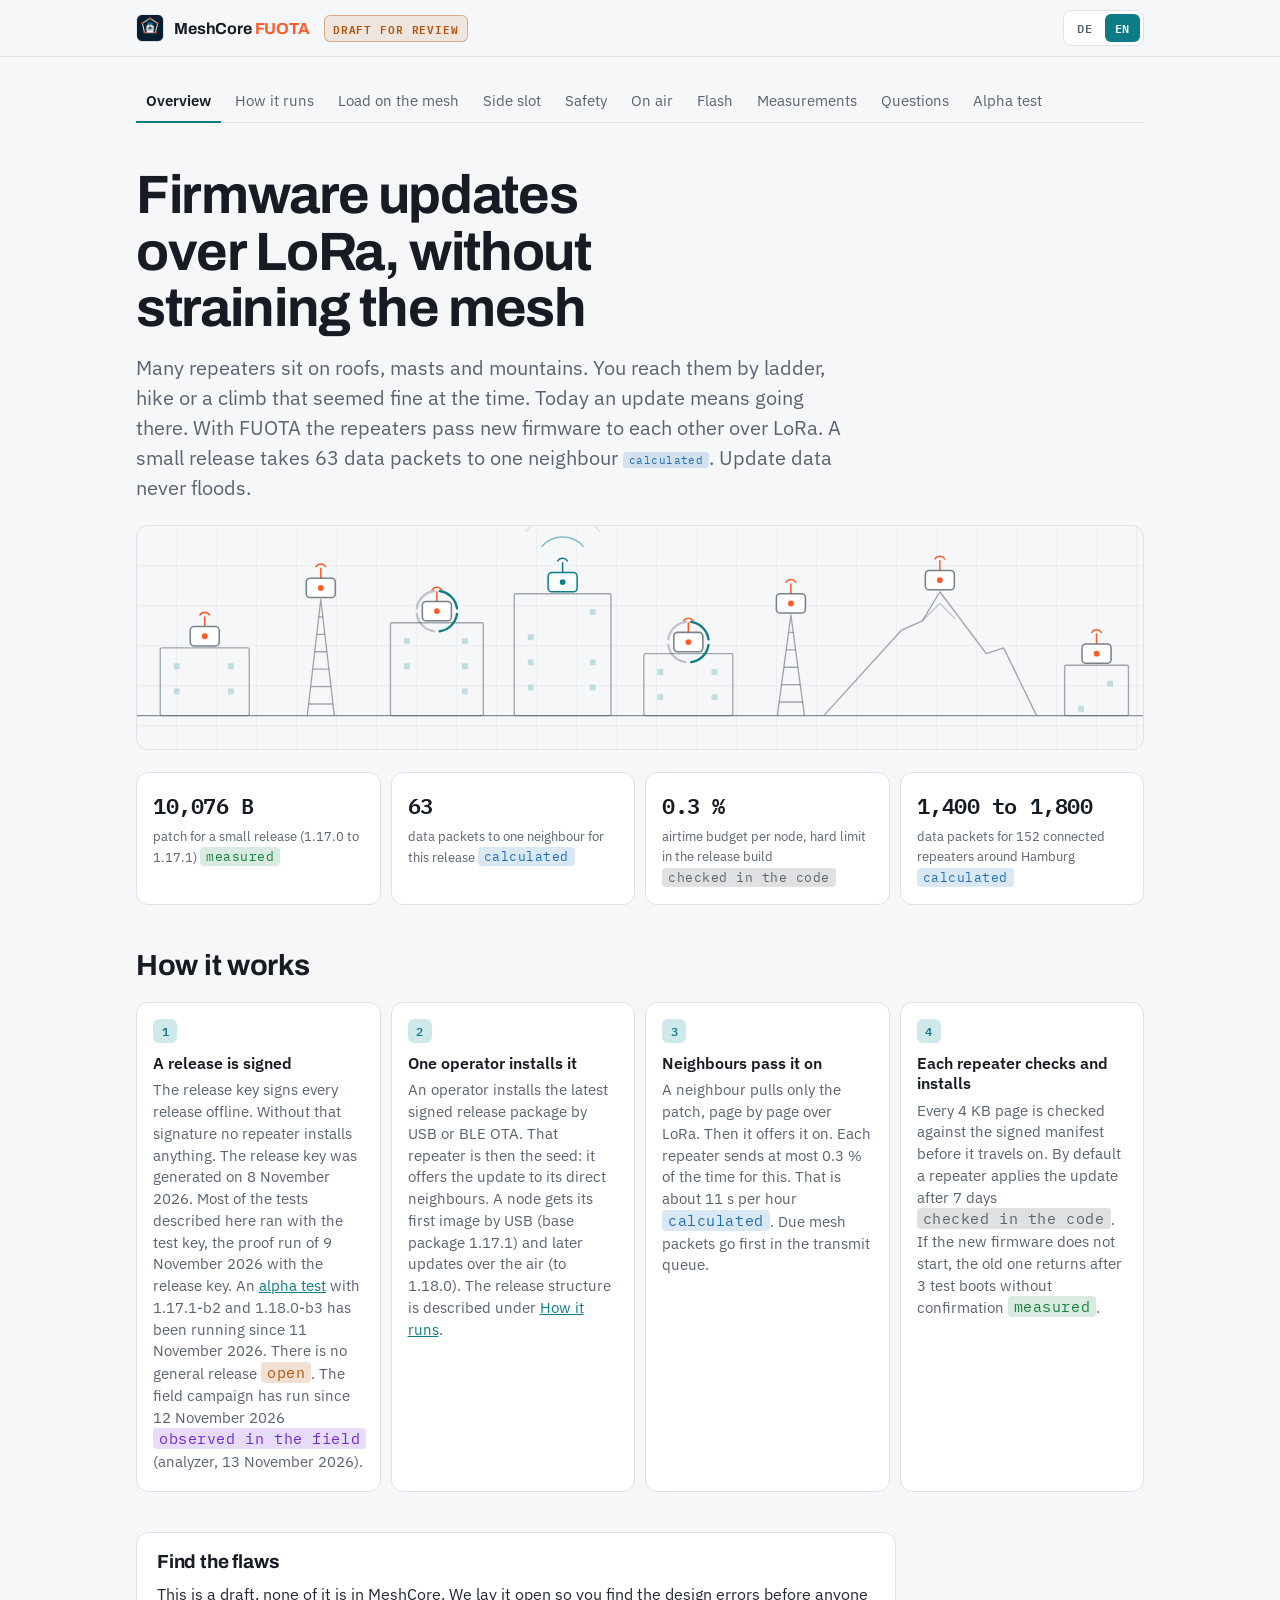
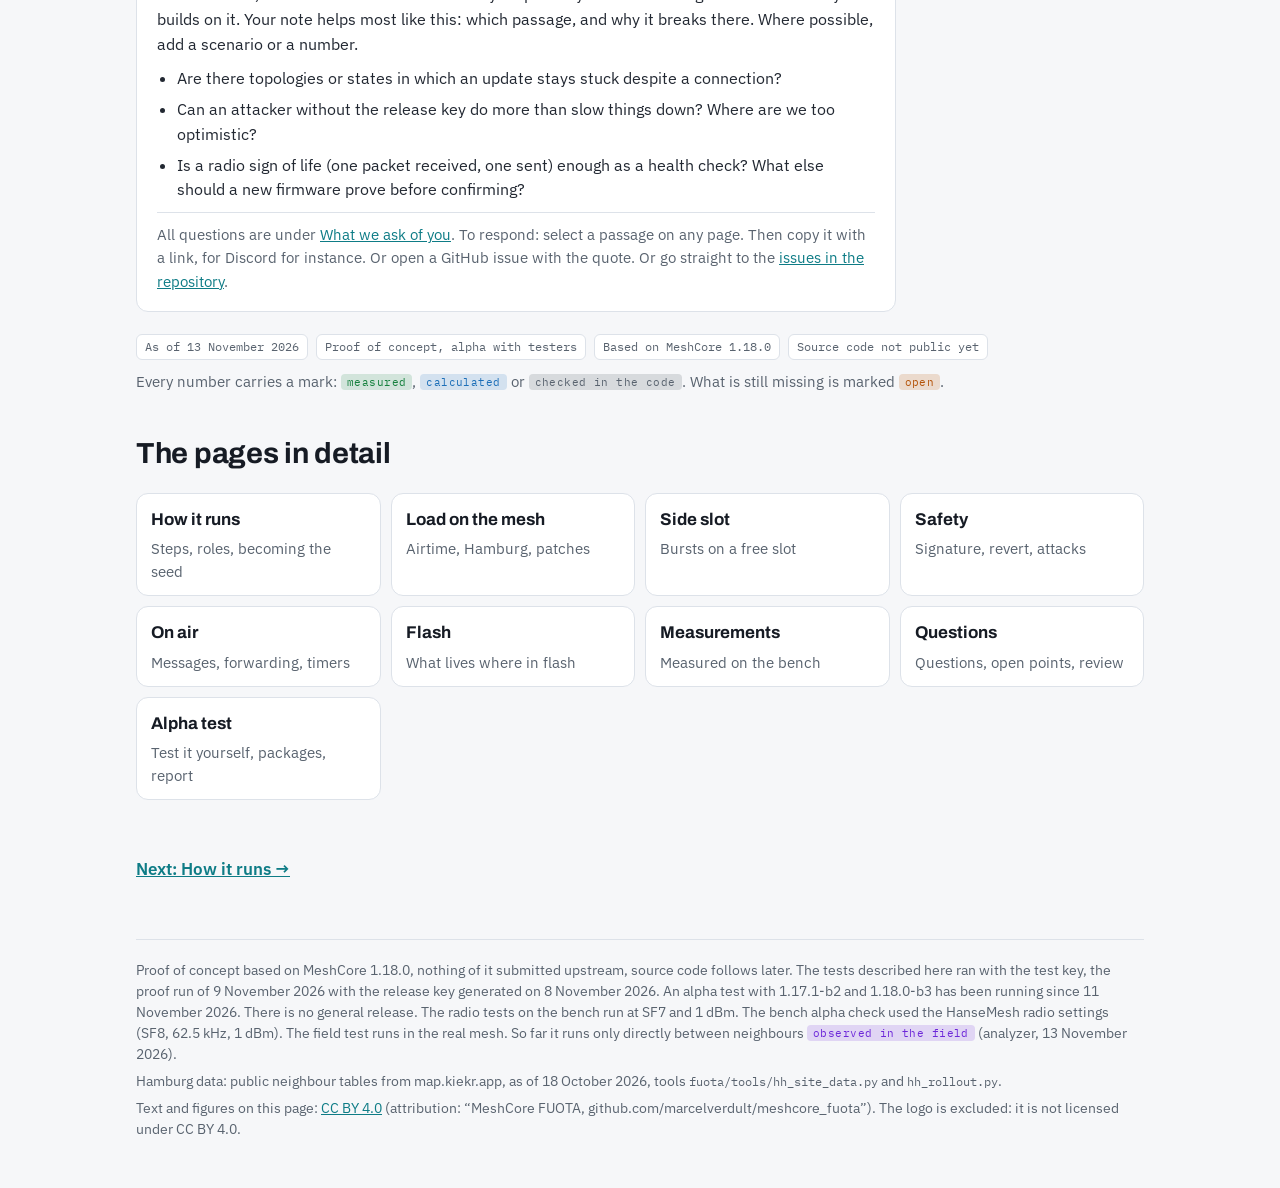
==== index.html @ 9df0170f "Alpha-Seite zurück auf den Stand vom 13. November 2026 (Revert von 0b9c937) Die Releases alpha-1171-" ====
<!doctype html>
<html lang="de" data-lang="de">
<head>
<meta charset="utf-8">
<meta name="viewport" content="width=device-width,initial-scale=1,viewport-fit=cover">
<title>MeshCore FUOTA</title>
<meta name="description" content="MeshCore FUOTA: firmware updates over LoRa for MeshCore repeaters, design for review (DE/EN)">
<meta property="og:title" content="MeshCore FUOTA">
<meta property="og:description" content="Firmware updates over LoRa for MeshCore repeaters, design for review (DE/EN)">
<meta property="og:image" content="https://marcelverdult.github.io/meshcore_fuota/logo/logo-dark.png">
<link rel="icon" type="image/png" sizes="16x16" href="logo/favicon-16.png">
<link rel="icon" type="image/png" sizes="32x32" href="logo/favicon-32.png">
<link rel="icon" type="image/png" sizes="48x48" href="logo/favicon-48.png">
<link rel="apple-touch-icon" href="logo/apple-touch-icon.png">
<link rel="preconnect" href="https://fonts.googleapis.com">
<link rel="preconnect" href="https://fonts.gstatic.com" crossorigin>
<link rel="stylesheet" href="https://fonts.googleapis.com/css2?family=Archivo:wght@600;700&family=IBM+Plex+Mono:wght@400;600&family=IBM+Plex+Sans:wght@400;500;600&display=swap">
<link rel="stylesheet" href="assets/site.css">
<script>
(function () {
  // before the first paint: forward old section links of the single page, then pick the language
  // (#de / #en, saved choice, else the browser language) so the other language never flashes
  var moved = window.fuotaMoved = {"kurz": "ablauf.html", "ablauf": "ablauf.html", "rollen": "ablauf.html", "betreiber": "ablauf.html", "release-linien": "ablauf.html", "release-build": "ablauf.html", "aufwand": "kosten.html", "hh": "kosten.html", "kosten": "kosten.html", "nebenslot": "nebenslot.html", "nebenslot-ablauf": "nebenslot.html", "nebenslot-zahlen": "nebenslot.html", "nebenslot-band": "nebenslot.html", "nebenslot-mesh": "nebenslot.html", "nebenslot-grenzen": "nebenslot.html", "nebenslot-angriffe": "nebenslot.html", "nebenslot-offen": "nebenslot.html", "warum": "sicherheit.html", "angriff": "sicherheit.html", "funk": "funk.html", "status": "funk.html", "analyzer": "funk.html", "weiter": "funk.html", "filter": "funk.html", "powersaving": "funk.html", "zeiten": "funk.html", "speicher": "flash.html", "tests": "tests.html", "faq": "fragen.html", "luecken": "fragen.html", "pruef": "fragen.html", "alpha-ablauf": "alpha.html", "alpha-region": "alpha.html", "alpha-beobachten": "alpha.html", "alpha-sieben-tage": "alpha.html", "alpha-melden": "alpha.html", "alpha-pakete": "alpha.html", "alpha-ota": "alpha.html"}, h = location.hash.slice(1);
  if (moved[h]) { location.replace(moved[h] + "#" + h); return; }
  var l = (h === "de" || h === "en") ? h : null;
  if (!l) { try { l = localStorage.getItem("fuota-lang"); } catch (e) {} }
  if (l !== "de" && l !== "en") l = (navigator.language || "de").toLowerCase().indexOf("de") === 0 ? "de" : "en";
  document.documentElement.setAttribute("data-lang", l);
  document.documentElement.setAttribute("lang", l);
})();
</script>
</head>
<body data-title-de="MeshCore FUOTA" data-title-en="MeshCore FUOTA">
<div class="bar"><div class="bar-in">
  <a class="mark" href="index.html" aria-label="MeshCore FUOTA"><img src="logo/icon.png" alt="" width="28" height="28"><span>MeshCore <b>FUOTA</b></span></a>
  <span class="chip-draft"><span lang="de">Entwurf zur Prüfung</span><span lang="en">Draft for review</span></span>
  <span class="here" aria-hidden="true"></span>
  <div class="langs" role="group" aria-label="Sprache / language">
    <button type="button" id="btn-de" data-l="de" aria-pressed="true">DE</button>
    <button type="button" id="btn-en" data-l="en" aria-pressed="false">EN</button>
  </div>
</div><div class="progress"></div></div>
<nav class="rail" aria-hidden="true"></nav>
<div class="wrap">
  <nav class="pages" aria-label="Seiten / pages">
    <ul>
      <li><a href="index.html" aria-current="page"><span lang="de">Überblick</span><span lang="en">Overview</span></a></li>
      <li><a href="ablauf.html"><span lang="de">Ablauf</span><span lang="en">How it runs</span></a></li>
      <li><a href="kosten.html"><span lang="de">Last im Mesh</span><span lang="en">Load on the mesh</span></a></li>
      <li><a href="nebenslot.html"><span lang="de">Nebenslot</span><span lang="en">Side slot</span></a></li>
      <li><a href="sicherheit.html"><span lang="de">Sicherheit</span><span lang="en">Safety</span></a></li>
      <li><a href="funk.html"><span lang="de">Funk</span><span lang="en">On air</span></a></li>
      <li><a href="flash.html"><span lang="de">Flash</span><span lang="en">Flash</span></a></li>
      <li><a href="tests.html"><span lang="de">Messungen</span><span lang="en">Measurements</span></a></li>
      <li><a href="fragen.html"><span lang="de">Fragen</span><span lang="en">Questions</span></a></li>
      <li><a href="alpha.html"><span lang="de">Alpha-Test</span><span lang="en">Alpha test</span></a></li>
    </ul>
  </nav>
  <main>
  <header class="hero">
    <div lang="de">
      <h1>Firmware-Updates über LoRa, ohne das Mesh zu belasten</h1>
      <p class="sub">Viele Repeater stehen auf Dächern, Masten und Bergen. Hin kommst du per Leiter, Wanderung oder
        einer Kletterei, die damals eine gute Idee schien. Ein Update heißt heute: hinfahren. Mit FUOTA geben sich die
        Repeater neue Firmware selbst über LoRa weiter. Ein kleines Release braucht 63 Datenpakete an einen Nachbarn
        <span class="m calc">berechnet</span>, und Update-Daten fluten nie.</p>
    </div>
    <div lang="en">
      <h1>Firmware updates over LoRa, without straining the mesh</h1>
      <p class="sub">Many repeaters sit on roofs, masts and mountains. You reach them by ladder, hike or a climb that
        seemed fine at the time. Today an update means going there. With FUOTA the repeaters pass new firmware to each
        other over LoRa. A small release takes 63 data packets to one neighbour <span class="m calc">calculated</span>. Update data never floods.</p>
    </div>
    <div class="hero-anim"></div>
    <div lang="de">
      <div class="stats">
        <div class="stat"><b>10.076 B</b><span>Patch für ein kleines Release (1.17.0 nach 1.17.1) <span class="m meas">gemessen</span></span></div>
        <div class="stat"><b>63</b><span>Datenpakete an einen Nachbarn für dieses Release <span class="m calc">berechnet</span></span></div>
        <div class="stat"><b>0,3 %</b><span>Airtime-Budget je Knoten, im Release-Build fest begrenzt <span class="m code">im Code geprüft</span></span></div>
        <div class="stat"><b>1.400 bis 1.800</b><span>Datenpakete für 152 verbundene Repeater um Hamburg <span class="m calc">berechnet</span></span></div>
      </div>
      <div class="intro">
        <h2 class="intro-h">So funktioniert es</h2>
        <ol class="flow">
          <li><b>Ein Release wird signiert</b><span>Der Release-Schlüssel signiert jedes Release offline. Ohne diese
            Signatur installiert kein Repeater etwas. Der Release-Schlüssel wurde am 8. November 2026 erzeugt. Die meisten hier beschriebenen Tests liefen mit dem Test-Schlüssel, der Nachweislauf vom 9. November 2026 mit dem Release-Schlüssel. Seit dem 11. November 2026 läuft ein <a href="alpha.html">Alpha-Test</a> mit 1.17.1-b2 und 1.18.0-b3. Eine allgemeine Freigabe gibt es nicht <span class="m open">offen</span>. Im Feld läuft die Kampagne seit dem 12. November 2026 <span class="m field">im Feld beobachtet</span> (Analyzer, 13. November 2026).</span></li>
          <li><b>Ein Betreiber installiert es</b><span>Ein Betreiber installiert das neueste signierte Release-Paket
            per USB oder BLE-OTA auf seinen Repeater. Dieser Repeater ist dann der Seed: Er bietet das Update seinen
            direkten Nachbarn an. Das erste Image bekommt ein Knoten per USB (Basispaket 1.17.1), spätere Updates per Funk (auf 1.18.0).
            Die Release-Struktur steht unter <a href="ablauf.html#release-linien">Ablauf</a>.</span></li>
          <li><b>Nachbarn geben es weiter</b><span>Ein Nachbar holt nur den Patch, Seite für Seite über LoRa. Danach bietet er ihn selbst an. Jeder Repeater sendet dafür höchstens 0,3 % der Zeit, rund 11 s je Stunde
            <span class="m calc">berechnet</span>. Fällige Mesh-Pakete gehen in der Sendewarteschlange vor.</span></li>
          <li><b>Jeder Repeater prüft und installiert</b><span>Jede 4-KB-Seite wird gegen das signierte Manifest
            geprüft, bevor sie weitergeht. Ab Werk wendet ein Repeater das Update nach 7 Tagen an
            <span class="m code">im Code geprüft</span>. Startet die neue Firmware nicht, läuft nach 3 Probestarts ohne Bestätigung
            wieder die alte <span class="m meas">gemessen</span>.</span></li>
        </ol>
        <div class="ask"><h3>Such die Fehler</h3>
          <p>Das ist ein Entwurf, nichts davon ist in MeshCore. Wir legen ihn offen, damit du Denkfehler findest,
            bevor jemand darauf baut. Am meisten hilft: welche Stelle, und warum es dort bricht. Wenn möglich, mit einem Szenario oder einer Zahl.</p>
          <ul>
            <li>Gibt es Topologien oder Zustände, in denen ein Update trotz Verbindung dauerhaft hängen bleibt?</li>
            <li>Kann ein Angreifer ohne Release-Schlüssel mehr als verlangsamen? Wo sind wir zu optimistisch?</li>
            <li>Reicht ein Funk-Lebenszeichen (ein Paket empfangen, eines gesendet) als Gesundheitsprüfung? Was sollte eine neue Firmware sonst vor der Bestätigung beweisen?</li>
          </ul>
          <p class="ask-how">Alle Fragen stehen unter <a href="fragen.html#pruef">Worum wir dich bitten</a>. So
            antwortest du: Markiere eine Stelle auf einer Seite. Dann kopierst du sie mit Link, etwa für Discord. Oder du öffnest gleich ein GitHub-Issue mit dem Zitat. Oder geh direkt zu den
            <a href="https://github.com/marcelverdult/meshcore_fuota/issues">Issues im Repository</a>.</p>
        </div>
      </div>
      <div class="meta">
        <span class="tag">Stand 13. November 2026</span>
        <span class="tag">Proof of Concept, Alpha mit Testern</span>
        <span class="tag">Basis MeshCore 1.18.0</span>
        <span class="tag">Quellcode noch nicht öffentlich</span>
      </div>
      <p class="marks-note">Jede Zahl trägt eine Markierung: <span class="m meas">gemessen</span>,
        <span class="m calc">berechnet</span> oder <span class="m code">im Code geprüft</span>. Was noch fehlt, heißt
        <span class="m open">offen</span>.</p>
      <h2 class="intro-h tiles-h">Die Seiten im Detail</h2>
    </div>
    <div lang="en">
      <div class="stats">
        <div class="stat"><b>10,076 B</b><span>patch for a small release (1.17.0 to 1.17.1) <span class="m meas">measured</span></span></div>
        <div class="stat"><b>63</b><span>data packets to one neighbour for this release <span class="m calc">calculated</span></span></div>
        <div class="stat"><b>0.3 %</b><span>airtime budget per node, hard limit in the release build <span class="m code">checked in the code</span></span></div>
        <div class="stat"><b>1,400 to 1,800</b><span>data packets for 152 connected repeaters around Hamburg <span class="m calc">calculated</span></span></div>
      </div>
      <div class="intro">
        <h2 class="intro-h">How it works</h2>
        <ol class="flow">
          <li><b>A release is signed</b><span>The release key signs every release offline. Without that signature no
            repeater installs anything. The release key was generated on 8 November 2026. Most of the tests described here ran with the test key, the proof run of 9 November 2026 with the release key. An <a href="alpha.html">alpha test</a> with 1.17.1-b2 and 1.18.0-b3 has been running since 11 November 2026. There is no general release <span class="m open">open</span>. The field campaign has run since 12 November 2026 <span class="m field">observed in the field</span> (analyzer, 13 November 2026).</span></li>
          <li><b>One operator installs it</b><span>An operator installs the latest signed release package by USB or BLE OTA. That repeater is then the seed: it offers the update to its direct
            neighbours. A node gets its first image by USB (base package 1.17.1) and later updates over the air (to 1.18.0).
            The release structure is described under <a href="ablauf.html#release-linien">How it runs</a>.</span></li>
          <li><b>Neighbours pass it on</b><span>A neighbour pulls only the patch, page by page over LoRa. Then it offers it on. Each repeater sends at most 0.3 % of the time for this. That is about 11 s per hour <span class="m calc">calculated</span>. Due mesh packets go first in the transmit queue.</span></li>
          <li><b>Each repeater checks and installs</b><span>Every 4 KB page is checked against the signed manifest
            before it travels on. By default a repeater applies the update after 7 days
            <span class="m code">checked in the code</span>. If the new firmware does not start, the old one returns after 3 test boots without confirmation <span class="m meas">measured</span>.</span></li>
        </ol>
        <div class="ask"><h3>Find the flaws</h3>
          <p>This is a draft, none of it is in MeshCore. We lay it open so you find the design errors before anyone builds on it. Your note helps most like this: which passage, and why it breaks there. Where possible, add a scenario or a number.</p>
          <ul>
            <li>Are there topologies or states in which an update stays stuck despite a connection?</li>
            <li>Can an attacker without the release key do more than slow things down? Where are we too
              optimistic?</li>
            <li>Is a radio sign of life (one packet received, one sent) enough as a health check? What else should a new firmware prove before confirming?</li>
          </ul>
          <p class="ask-how">All questions are under <a href="fragen.html#pruef">What we ask of you</a>. To respond:
            select a passage on any page. Then copy it with a link, for Discord for instance. Or open a GitHub issue with the quote. Or go straight to the
            <a href="https://github.com/marcelverdult/meshcore_fuota/issues">issues in the repository</a>.</p>
        </div>
      </div>
      <div class="meta">
        <span class="tag">As of 13 November 2026</span>
        <span class="tag">Proof of concept, alpha with testers</span>
        <span class="tag">Based on MeshCore 1.18.0</span>
        <span class="tag">Source code not public yet</span>
      </div>
      <p class="marks-note">Every number carries a mark: <span class="m meas">measured</span>,
        <span class="m calc">calculated</span> or <span class="m code">checked in the code</span>. What is still missing
        is marked <span class="m open">open</span>.</p>
      <h2 class="intro-h tiles-h">The pages in detail</h2>
    </div>
    <nav class="tiles" aria-label="Seiten / pages">
      <a class="tile" href="ablauf.html"><b><span lang="de">Ablauf</span><span lang="en">How it runs</span></b><span lang="de">Ablauf, Rollen, Seed werden</span><span lang="en">Steps, roles, becoming the seed</span></a>
      <a class="tile" href="kosten.html"><b><span lang="de">Last im Mesh</span><span lang="en">Load on the mesh</span></b><span lang="de">Airtime, Hamburg, Patches</span><span lang="en">Airtime, Hamburg, patches</span></a>
      <a class="tile" href="nebenslot.html"><b><span lang="de">Nebenslot</span><span lang="en">Side slot</span></b><span lang="de">Bursts auf einem freien Slot</span><span lang="en">Bursts on a free slot</span></a>
      <a class="tile" href="sicherheit.html"><b><span lang="de">Sicherheit</span><span lang="en">Safety</span></b><span lang="de">Signatur, Rückfall, Angriffe</span><span lang="en">Signature, revert, attacks</span></a>
      <a class="tile" href="funk.html"><b><span lang="de">Funk</span><span lang="en">On air</span></b><span lang="de">Nachrichten, Weitergabe, Zeiten</span><span lang="en">Messages, forwarding, timers</span></a>
      <a class="tile" href="flash.html"><b><span lang="de">Flash</span><span lang="en">Flash</span></b><span lang="de">Wo was im Flash liegt</span><span lang="en">What lives where in flash</span></a>
      <a class="tile" href="tests.html"><b><span lang="de">Messungen</span><span lang="en">Measurements</span></b><span lang="de">Am Testaufbau gemessen</span><span lang="en">Measured on the bench</span></a>
      <a class="tile" href="fragen.html"><b><span lang="de">Fragen</span><span lang="en">Questions</span></b><span lang="de">Fragen, Offenes, Mitprüfen</span><span lang="en">Questions, open points, review</span></a>
      <a class="tile" href="alpha.html"><b><span lang="de">Alpha-Test</span><span lang="en">Alpha test</span></b><span lang="de">Selbst testen, Pakete, melden</span><span lang="en">Test it yourself, packages, report</span></a>
    </nav>
  </header>
  </main>
  <p class="next"><a href="ablauf.html"><span lang="de">Weiter: Ablauf</span><span lang="en">Next: How it runs</span> →</a></p>
  <footer>
    <span lang="de">Proof of Concept auf Basis MeshCore 1.18.0, nichts davon upstream eingereicht, Quellcode folgt. Die hier beschriebenen Tests liefen mit dem Test-Schlüssel, der Nachweislauf vom 9. November 2026 mit dem Release-Schlüssel vom 8. November 2026. Seit dem 11. November 2026 läuft ein Alpha-Test mit 1.17.1-b2 und 1.18.0-b3. Eine allgemeine Freigabe gibt es nicht. Die Funktests am Testaufbau laufen bei SF7 und 1 dBm. Die Alpha-Prüfung nutzte am Testaufbau die Funkwerte des HanseMesh (SF8, 62,5 kHz, 1 dBm). Der Feldtest läuft im echten Mesh. Bisher läuft er nur direkt zwischen Nachbarn <span class="m field">im Feld beobachtet</span> (Analyzer, 13. November 2026).</span>
    <span lang="en">Proof of concept based on MeshCore 1.18.0, nothing of it submitted upstream, source code follows later. The tests described here ran with the test key, the proof run of 9 November 2026 with the release key generated on 8 November 2026. An alpha test with 1.17.1-b2 and 1.18.0-b3 has been running since 11 November 2026. There is no general release. The radio tests on the bench run at SF7 and 1 dBm. The bench alpha check used the HanseMesh radio settings (SF8, 62.5 kHz, 1 dBm). The field test runs in the real mesh. So far it runs only directly between neighbours <span class="m field">observed in the field</span> (analyzer, 13 November 2026).</span>
    <span lang="de">Daten Hamburg: öffentliche Nachbartabellen von map.kiekr.app, Stand 18. Oktober 2026, Werkzeuge <code>fuota/tools/hh_site_data.py</code> und <code>hh_rollout.py</code>.</span>
    <span lang="en">Hamburg data: public neighbour tables from map.kiekr.app, as of 18 October 2026, tools <code>fuota/tools/hh_site_data.py</code> and <code>hh_rollout.py</code>.</span>
    <span lang="de">Text und Abbildungen dieser Seite: <a href="https://creativecommons.org/licenses/by/4.0/deed.de">CC BY 4.0</a> (Namensnennung: „MeshCore FUOTA, github.com/marcelverdult/meshcore_fuota“). Ausgenommen ist das Logo: Es steht nicht unter CC BY 4.0.</span>
    <span lang="en">Text and figures on this page: <a href="https://creativecommons.org/licenses/by/4.0/">CC BY 4.0</a> (attribution: “MeshCore FUOTA, github.com/marcelverdult/meshcore_fuota”). The logo is excluded: it is not licensed under CC BY 4.0.</span>
  </footer>
</div>
<div class="react" hidden role="toolbar"><button type="button" data-a="copy"><svg viewBox="0 0 16 16" fill="none" stroke="currentColor" stroke-width="1.5"><rect x="5" y="5" width="8.5" height="8.5" rx="1.5"/><path d="M11 5V3.5A1.5 1.5 0 0 0 9.5 2h-6A1.5 1.5 0 0 0 2 3.5v6A1.5 1.5 0 0 0 3.5 11H5"/></svg><span></span></button><button type="button" data-a="issue"><svg viewBox="0 0 16 16" fill="none" stroke="currentColor" stroke-width="1.5"><path d="M2.5 3.5a1 1 0 0 1 1-1h9a1 1 0 0 1 1 1v6.5a1 1 0 0 1-1 1H7l-3 2.5V11h-.5a1 1 0 0 1-1-1z"/></svg><span></span></button></div>
<div class="toast" role="status" aria-live="polite"></div>
<script src="assets/site.js"></script>
<script src="assets/react.js"></script>
<script src="assets/hero.js"></script>
</body>
</html>
---- assets/site.css ----
/* Layout: one reading column for the argument, wider panels for diagrams and the HH animation; DE and EN live
     side by side in the page and a toggle on the root shows one of them. Same palette as the concept page. */
  :root{
    --bg:#f6f7f9; --surface:#ffffff; --panel:#eef1f5; --fg:#161b24; --muted:#59636f; --line:#dde2e9;
    --accent:#0e7c86; --accent-soft:#cfe8ea; --slota:#1d6fb8; --slotb:#b4530e; --sys:#7a8494;
    --ok:#15803d; --warn:#b45309; --crit:#b91c1c; --field:#6d28d9;
    --pk-offer:#1d6fb8; --pk-req:#c2410c; --pk-data:#0e7c86; --pk-rt:#b91c1c; --pk-ok:#15803d;
    --mono:"IBM Plex Mono",ui-monospace,SFMono-Regular,Menlo,monospace;
    --sans:"IBM Plex Sans",system-ui,-apple-system,"Segoe UI",sans-serif;
    --disp:"Archivo","IBM Plex Sans",system-ui,sans-serif;
  }
  @media (prefers-color-scheme:dark){:root:not([data-theme="light"]){
    --bg:#0d1117; --surface:#151b23; --panel:#1b222c; --fg:#e6edf3; --muted:#9aa4b2; --line:#272e39;
    --accent:#2dd4bf; --accent-soft:#11403d; --slota:#5aa7e6; --slotb:#fb923c; --sys:#8b95a5;
    --ok:#4ade80; --warn:#fbbf24; --crit:#f87171; --field:#c4b5fd; color-scheme:dark;
    --pk-offer:#60a5fa; --pk-req:#fb923c; --pk-data:#2dd4bf; --pk-rt:#f87171; --pk-ok:#4ade80;
  }}
  :root[data-theme="dark"]{
    --bg:#0d1117; --surface:#151b23; --panel:#1b222c; --fg:#e6edf3; --muted:#9aa4b2; --line:#272e39;
    --accent:#2dd4bf; --accent-soft:#11403d; --slota:#5aa7e6; --slotb:#fb923c; --sys:#8b95a5;
    --ok:#4ade80; --warn:#fbbf24; --crit:#f87171; --field:#c4b5fd; color-scheme:dark;
    --pk-offer:#60a5fa; --pk-req:#fb923c; --pk-data:#2dd4bf; --pk-rt:#f87171; --pk-ok:#4ade80;
  }
  *{box-sizing:border-box}
  body{background:var(--bg);color:var(--fg);font-family:var(--sans);font-size:16px;line-height:1.6;margin:0}
  :root[data-lang="de"] [lang="en"], :root[data-lang="en"] [lang="de"]{display:none!important}
  .wrap{max-width:1040px;margin:0 auto;padding-block:clamp(20px,5vw,48px);
    padding-left:max(16px,env(safe-area-inset-left,0px));padding-right:max(16px,env(safe-area-inset-right,0px))}
  .col{max-width:760px}
  h1,h2,h3{font-family:var(--disp);line-height:1.15;text-wrap:balance;margin:0}
  h1{font-size:clamp(30px,6vw,46px);letter-spacing:-.02em}
  h2{font-size:clamp(22px,3.4vw,29px);letter-spacing:-.01em}
  h3{font-size:17px;font-weight:600;font-family:var(--sans)}
  p{margin:0}
  a{color:var(--accent)}
  code,.mono{font-family:var(--mono);font-size:.9em}
  .langs{display:flex;gap:4px;border:1px solid var(--line);border-radius:999px;padding:3px;background:var(--surface)}
  .langs button{font:600 12px var(--mono);letter-spacing:.06em;border:0;background:none;color:var(--muted);
    padding:5px 11px;border-radius:999px;cursor:pointer}
  .langs button[aria-pressed="true"]{background:var(--accent);color:var(--bg)}
  .langs button:focus-visible,button:focus-visible,select:focus-visible,input:focus-visible{outline:2px solid var(--accent);outline-offset:2px}
  .lede{font-size:clamp(17px,2.2vw,19px);color:var(--muted);margin-top:14px;max-width:64ch}
  .meta{display:flex;flex-wrap:wrap;gap:8px;margin-top:18px}
  .tag{font-family:var(--mono);font-size:11.5px;border:1px solid var(--line);background:var(--surface);color:var(--muted);padding:3px 9px;border-radius:999px}
  .m{font-family:var(--mono);font-size:10.5px;letter-spacing:.04em;padding:1px 6px;border-radius:5px;white-space:nowrap;vertical-align:1px}
  .m.meas{background:color-mix(in srgb,var(--ok) 16%,transparent);color:var(--ok)}
  .m.calc{background:color-mix(in srgb,var(--slota) 16%,transparent);color:var(--slota)}
  .m.code{background:color-mix(in srgb,var(--muted) 20%,transparent);color:var(--muted)}
  .m.open{background:color-mix(in srgb,var(--warn) 18%,transparent);color:var(--warn)}
  .m.field{background:color-mix(in srgb,var(--field) 16%,transparent);color:var(--field)}
  header.hero{border-bottom:1px solid var(--line);padding-bottom:26px}
  .synopsis{margin-top:16px;border:1px solid var(--line);border-left:3px solid var(--accent);background:var(--surface);border-radius:12px;padding:14px 18px;max-width:72ch}
  .synopsis dl{margin:0;display:grid;grid-template-columns:max-content 1fr;gap:8px 16px}
  .synopsis dt{font-family:var(--mono);font-size:12px;letter-spacing:.08em;text-transform:uppercase;color:var(--accent);padding-top:3px}
  .synopsis dd{margin:0;font-size:16.5px}
  .synopsis ol{margin:0;padding-left:20px}.synopsis li{margin:2px 0 6px}
  @media (max-width:520px){.synopsis dl{grid-template-columns:1fr;gap:2px}.synopsis dd{margin-bottom:8px}}
        section{margin-top:clamp(40px,6vw,64px);display:flex;flex-direction:column;gap:16px;scroll-margin-top:16px}
  .prose{display:flex;flex-direction:column;gap:12px;max-width:68ch}
  .prose ul,.prose ol{margin:0;padding-left:22px;display:flex;flex-direction:column;gap:6px}
  .panel{background:var(--surface);border:1px solid var(--line);border-radius:14px;padding:16px}
  .scroll{overflow-x:auto}
  figure{margin:0;display:flex;flex-direction:column;gap:10px}
  figcaption{font-size:13px;color:var(--muted)}
  svg{display:block;max-width:100%;height:auto}
  .tscroll{overflow-x:auto;border:1px solid var(--line);border-radius:12px;background:var(--surface)}
  table{border-collapse:collapse;width:100%;font-size:14px}
  th,td{text-align:left;padding:8px 10px;border-bottom:1px solid var(--line);vertical-align:top}
  th{font-family:var(--mono);font-size:11px;letter-spacing:.06em;text-transform:uppercase;color:var(--muted)}
  td.n{font-family:var(--mono);font-variant-numeric:tabular-nums;white-space:nowrap}
  td.fmt{font-family:var(--mono);font-size:12px;overflow-wrap:anywhere;min-width:200px}
  tr:last-child td{border-bottom:none}
  .callout{border:1px solid var(--line);border-left:3px solid var(--accent);background:var(--panel);border-radius:10px;padding:14px 16px;display:flex;flex-direction:column;gap:6px;max-width:76ch}
  .callout.warn{border-left-color:var(--warn)} .callout.crit{border-left-color:var(--crit)}
  .callout p,.callout li{font-size:15px}
  .steps{display:flex;flex-direction:column;gap:8px;counter-reset:s;max-width:820px}
  .step{display:grid;grid-template-columns:28px 1fr;gap:12px;background:var(--surface);border:1px solid var(--line);border-radius:11px;padding:12px 14px}
  .step::before{counter-increment:s;content:counter(s);font:600 13px var(--mono);color:var(--bg);background:var(--accent);width:26px;height:26px;border-radius:7px;display:grid;place-items:center}
  .step>div{min-width:0;display:flex;flex-direction:column;gap:3px}
  .step .who{font:600 11.5px var(--mono);color:var(--accent);letter-spacing:.04em;text-transform:uppercase}
  .step span{color:var(--muted);font-size:15px}
  .stats{display:grid;grid-template-columns:repeat(auto-fit,minmax(150px,1fr));gap:10px;margin-top:20px}
  .stat{background:var(--surface);border:1px solid var(--line);border-radius:12px;padding:12px 14px;display:flex;flex-direction:column;gap:2px;min-width:0}
  .stat b{font-size:24px;line-height:1.2;color:var(--fg)}
  .stat span{font-size:13px;color:var(--muted)}
  .aufwand{display:flex;flex-direction:column;gap:12px;margin-top:22px}
  .faq{display:flex;flex-direction:column;gap:10px;max-width:76ch}
  .qa{background:var(--surface);border:1px solid var(--line);border-radius:12px;padding:14px 16px;display:flex;flex-direction:column;gap:6px}
  .qa h3{font-size:16px}
  .qa p{color:var(--muted)}
  .grid2{display:grid;grid-template-columns:repeat(auto-fit,minmax(260px,1fr));gap:12px}
  .kv{background:var(--surface);border:1px solid var(--line);border-radius:12px;padding:14px 16px;display:flex;flex-direction:column;gap:5px;min-width:0}
  .kv h3{font:600 12px var(--mono);letter-spacing:.06em;text-transform:uppercase;color:var(--accent)}
  .kv p{color:var(--muted);font-size:15px}
  /* animation */
  .sim{display:grid;grid-template-columns:minmax(0,1.35fr) minmax(250px,1fr);gap:16px;align-items:start}
  @media (max-width:820px){.sim{grid-template-columns:1fr}}
  .canvas-box{position:relative;width:100%;aspect-ratio:1/1;max-width:100%;background:var(--surface);border:1px solid var(--line);border-radius:14px;overflow:hidden}
  canvas{width:100%;height:100%;display:block}
  .canvas-box:focus-visible{outline:2px solid var(--accent);outline-offset:3px}
  .controls{display:flex;flex-direction:column;gap:12px}
  .ctl{display:flex;flex-direction:column;gap:4px}
  .ctl label{font:600 11px var(--mono);letter-spacing:.06em;text-transform:uppercase;color:var(--muted)}
  select,button.play{font:500 14px var(--sans);color:var(--fg);background:var(--surface);border:1px solid var(--line);border-radius:9px;padding:8px 10px}
  button.play{background:var(--accent);color:var(--bg);border-color:var(--accent);font-weight:600;cursor:pointer;min-width:8.5em}
  .chain{display:flex;flex-direction:column;gap:12px}
  .chain:focus-visible{outline:2px solid var(--accent);outline-offset:4px;border-radius:14px}
  button.stepbtn{font:600 13px var(--mono);color:var(--fg);background:var(--surface);border:1px solid var(--line);border-radius:9px;padding:8px 10px;cursor:pointer;min-width:5.5em}
  button.stepbtn:hover{border-color:var(--accent)}
  .evlog div.cur{color:var(--fg);font-weight:600}
  .canvas-wide{width:100%;height:205px;background:var(--surface);border:1px solid var(--line);border-radius:14px;overflow:hidden}
  .chain-ctl{display:flex;flex-wrap:wrap;gap:10px 14px;align-items:center}
  .chain-ctl input[type=range]{flex:1 1 220px;min-width:0}
  .chain-ctl output{font:600 14px var(--mono);font-variant-numeric:tabular-nums;min-width:96px}
  .chain-ctl label{font:600 11px var(--mono);letter-spacing:.06em;text-transform:uppercase;color:var(--muted)}
  .evlog{font:13px var(--mono);background:var(--panel);border-radius:10px;padding:10px 12px;min-height:10.5em;display:flex;flex-direction:column;justify-content:flex-end;gap:3px}
  .evlog div{white-space:nowrap;overflow:hidden;text-overflow:ellipsis}
  .evlog div{color:var(--muted)}
  .evlog .k{display:inline-block;width:9px;height:9px;border-radius:50%;margin-right:8px;vertical-align:0}
  .legend i.pk{width:20px;height:5px;border-radius:3px;border:0;vertical-align:2px}
  input[type=range]{width:100%;accent-color:var(--accent)}
  .readout{display:grid;grid-template-columns:auto 1fr;gap:4px 14px;font-size:14px;background:var(--panel);border-radius:10px;padding:12px 14px}
  .readout dt{color:var(--muted)} .readout dd{margin:0;text-align:right;font-family:var(--mono);font-variant-numeric:tabular-nums}
  .legend{display:flex;flex-wrap:wrap;gap:6px 14px;font-size:13px;color:var(--muted)}
  .legend i{display:inline-block;width:11px;height:11px;border-radius:50%;margin-right:6px;vertical-align:-1px;border:1.5px solid var(--sys)}
  .timebar{display:flex;gap:10px;align-items:center}
  .timebar output{font:600 14px var(--mono);min-width:86px;text-align:right;font-variant-numeric:tabular-nums}
  footer{margin-top:56px;padding-top:20px;border-top:1px solid var(--line);color:var(--muted);font-size:14px;display:flex;flex-direction:column;gap:6px}
  @media (prefers-reduced-motion:reduce){*{scroll-behavior:auto}}

  /* Pages: one navigation row under the top bar, tiles on the overview, a next link at the end of each page */
  nav.pages{margin:0 0 clamp(24px,4vw,44px);border-bottom:1px solid var(--line)}
  nav.pages ul{list-style:none;margin:0;padding:0;display:flex;flex-wrap:wrap;gap:2px 4px}
  nav.pages a{display:block;padding:8px 10px;font-size:15px;color:var(--muted);text-decoration:none;border-bottom:2px solid transparent;margin-bottom:-1px}
  nav.pages a:hover{color:var(--fg)}
  @media (max-width:640px){nav.pages ul{flex-wrap:nowrap;overflow-x:auto;scrollbar-width:none}nav.pages a{white-space:nowrap}}
  nav.pages a[aria-current="page"]{color:var(--fg);border-bottom-color:var(--accent);font-weight:600}
  nav.tiles{margin-top:22px;display:grid;grid-template-columns:repeat(auto-fit,minmax(min(100%,220px),1fr));gap:10px}
  a.tile{display:flex;flex-direction:column;gap:4px;padding:12px 14px;border:1px solid var(--line);border-radius:12px;background:var(--surface);color:var(--fg);text-decoration:none}
  a.tile:hover{border-color:var(--accent)}
  a.tile b{font-family:var(--disp);font-size:17px}
  a.tile > span{color:var(--muted);font-size:14.5px}
  p.next{margin-top:48px;font-size:17px}
  p.next a{font-weight:600}

  /* ---- Restyle: radii 12/8/6, glass top bar, side rail with the sections of the page, intro with steps ---- */
  :root{ --r-card:12px; --r-ctl:8px; --r-chip:6px; --bar-h:56px;
    --glass:color-mix(in srgb,var(--bg) 72%,transparent); --glass-line:color-mix(in srgb,var(--line) 80%,transparent);
    --fg-2:color-mix(in srgb,var(--fg) 82%,var(--muted)); }
  html{scroll-behavior:smooth;scroll-padding-top:calc(var(--bar-h) + 16px)}
  @media (prefers-reduced-motion:reduce){html{scroll-behavior:auto}}
  body{font-size:16.5px;-webkit-font-smoothing:antialiased;text-rendering:optimizeLegibility}
  ::selection{background:var(--accent-soft)}

  /* top bar */
  .bar{position:sticky;top:0;z-index:20;background:var(--glass);backdrop-filter:saturate(1.4) blur(14px);
    -webkit-backdrop-filter:saturate(1.4) blur(14px);border-bottom:1px solid var(--glass-line)}
  .bar-in{max-width:1040px;margin:0 auto;height:var(--bar-h);display:flex;align-items:center;gap:14px;
    padding-left:max(16px,env(safe-area-inset-left,0px));padding-right:max(16px,env(safe-area-inset-right,0px))}
  .mark{display:flex;align-items:center;gap:10px;text-decoration:none;color:var(--fg);font:700 16px var(--disp);letter-spacing:-.01em;white-space:nowrap}
  .mark img{width:28px;height:28px}
  .mark b{color:#ff5a2a;font-weight:700}
  .bar .chip-draft{font:600 11px var(--mono);letter-spacing:.08em;text-transform:uppercase;color:var(--warn);
    border:1px solid color-mix(in srgb,var(--warn) 40%,transparent);background:color-mix(in srgb,var(--warn) 10%,transparent);
    padding:3px 8px;border-radius:var(--r-chip);white-space:nowrap}
  .bar .here{margin-left:auto;font-size:13.5px;color:var(--muted);white-space:nowrap;overflow:hidden;text-overflow:ellipsis;min-width:0}
  .bar .here:empty{display:none}
  .bar .langs{margin-left:auto}
  .bar .here:not(:empty) + .langs{margin-left:0}
  .progress{position:absolute;left:0;bottom:-1px;height:2px;width:0;background:var(--accent)}
  @media (max-width:560px){.bar .chip-draft,.bar .here{display:none}}

  .langs{border-radius:var(--r-ctl);padding:3px;gap:2px}
  .langs button{border-radius:var(--r-chip);padding:4px 10px}

  /* hero */
  .wrap{padding-top:clamp(14px,2.5vw,24px)}
  header.hero{border-bottom:0;padding-bottom:8px}
  .hero h1{font-size:clamp(32px,6.4vw,54px);letter-spacing:-.025em;line-height:1.05;max-width:22ch}
  .hero .kicker{font:600 12px var(--mono);letter-spacing:.12em;text-transform:uppercase;color:var(--accent);margin-bottom:14px;display:block}
  .synopsis{border:1px solid var(--line);border-radius:var(--r-card);background:var(--surface);padding:6px 0;margin-top:24px;max-width:760px}
  .synopsis dl{grid-template-columns:110px 1fr;gap:0}
  .synopsis dt,.synopsis dd{padding:12px 18px;border-top:1px solid var(--line)}
  .synopsis dt{padding-right:0;padding-top:15px}
  .synopsis dt:first-of-type,.synopsis dt:first-of-type + dd{border-top:0}
  .synopsis dd{font-size:16px;color:var(--fg-2)}
  @media (max-width:520px){.synopsis dl{grid-template-columns:1fr}.synopsis dt{padding-bottom:0}.synopsis dd{border-top:0;padding-top:4px;margin:0}}
  .lede{font-size:16.5px;max-width:68ch;margin-top:28px}
  .stats{gap:10px;margin-top:22px}
  .stat{border-radius:var(--r-card);padding:14px 16px;gap:4px}
  .stat b{font:600 22px var(--mono);letter-spacing:-.02em;font-variant-numeric:tabular-nums}
  .tag{border-radius:var(--r-chip);font-size:11.5px;padding:3px 8px}
  .m{border-radius:4px}

  /* beginner intro */
  .intro{margin-top:40px;display:flex;flex-direction:column;gap:18px}
  .intro-h{font-size:clamp(22px,3.4vw,29px);letter-spacing:-.01em}
  .flow{list-style:none;margin:0;padding:0;display:grid;grid-template-columns:repeat(4,minmax(0,1fr));gap:10px;counter-reset:f}
  .flow li{position:relative;background:var(--surface);border:1px solid var(--line);border-radius:var(--r-card);padding:16px 16px 18px;
    display:flex;flex-direction:column;gap:6px;counter-increment:f;min-width:0}
  .flow li::before{content:counter(f);font:600 12px var(--mono);color:var(--accent);background:var(--accent-soft);
    width:24px;height:24px;border-radius:var(--r-chip);display:grid;place-items:center;margin-bottom:4px}
  
  .flow b{font:600 15.5px var(--sans);line-height:1.3}
  .flow span{font-size:14.5px;color:var(--muted);line-height:1.5}
  @media (max-width:860px){.flow{grid-template-columns:repeat(2,minmax(0,1fr))}.flow li:nth-child(2)::after{display:none}}
  @media (max-width:520px){.flow{grid-template-columns:1fr}.flow li::after{display:none}}
  .faq3{display:grid;grid-template-columns:repeat(3,minmax(0,1fr));gap:10px}
  .faq3>div{border-top:2px solid var(--accent);padding:14px 2px 0;display:flex;flex-direction:column;gap:6px}
  .faq3 h3{font-size:15.5px}
  .faq3 p{font-size:14.5px;color:var(--muted)}
  @media (max-width:860px){.faq3{grid-template-columns:1fr;gap:16px}}
  .intro-more{font-size:15px;color:var(--muted)}

  /* side rail (wide screens) */
  .rail{display:none}
  @media (min-width:1280px){
    .has-rail .wrap,.has-rail .bar-in{margin-left:max(268px,calc(50% - 520px));margin-right:auto}
    .rail{display:block;position:fixed;top:calc(var(--bar-h) + 32px);left:max(24px,calc(50% - 520px - 244px));width:220px;
      max-height:calc(100vh - var(--bar-h) - 64px);overflow:auto;opacity:0;transform:translateY(-4px);pointer-events:none}
    .rail.on{opacity:1;transform:none;pointer-events:auto}
    .rail ol{list-style:none;margin:0;padding:0;border-left:1px solid var(--line);counter-reset:t}
    .rail li{counter-increment:t}
    .rail a{display:flex;gap:8px;padding:5px 12px;margin-left:-1px;border-left:2px solid transparent;color:var(--muted);text-decoration:none;font-size:13px;line-height:1.35}
    .rail a::before{content:counter(t,decimal-leading-zero);font:600 11px var(--mono);opacity:.7;padding-top:1px}
    .rail a:hover{color:var(--fg)}
    .rail a.cur{color:var(--fg);border-left-color:var(--accent)}
    .rail a.cur::before{color:var(--accent);opacity:1}
  }

  /* sections */
  section{margin-top:clamp(56px,8vw,96px);gap:18px}
  h2{font-size:clamp(24px,3.6vw,32px);letter-spacing:-.015em}
  .prose{gap:14px}
  .prose p,.prose li{color:var(--fg-2)}
  .prose b{color:var(--fg)}

  /* surfaces on the 12/8/6 scale */
  .panel,.tscroll,.stat,.qa,.kv,.canvas-box,.canvas-wide{border-radius:var(--r-card)}
  .callout{border-radius:var(--r-ctl)}
  .step{border-radius:var(--r-ctl);padding:14px 16px}
  .step::before{border-radius:var(--r-chip);background:var(--accent-soft);color:var(--accent)}
  .evlog,.readout{border-radius:var(--r-ctl)}
  select,button.play,button.stepbtn{border-radius:var(--r-ctl);min-height:38px}
  select{appearance:none;-webkit-appearance:none;padding-right:34px;background-repeat:no-repeat;background-position:right 12px center;background-size:10px 6px;
    background-image:url("data:image/svg+xml,%3Csvg xmlns='http://www.w3.org/2000/svg' viewBox='0 0 10 6'%3E%3Cpath d='M1 1l4 4 4-4' fill='none' stroke='%23889' stroke-width='1.6' stroke-linecap='round' stroke-linejoin='round'/%3E%3C/svg%3E")}
  button.play:hover{filter:brightness(1.08)}
  th{background:var(--panel);font-size:10.5px}
  tr:hover td{background:color-mix(in srgb,var(--panel) 55%,transparent)}
  td,th{padding:9px 12px}
  .qa{padding:16px 18px}
  .qa h3{font-size:16.5px}
  footer{font-size:13.5px;line-height:1.55}

  /* select to react */
  .react{position:absolute;z-index:30;display:flex;gap:2px;padding:4px;border-radius:var(--r-ctl);
    background:color-mix(in srgb,var(--surface) 96%,transparent);backdrop-filter:blur(14px) saturate(1.4);-webkit-backdrop-filter:blur(14px) saturate(1.4);
    border:1px solid var(--line);box-shadow:0 8px 24px rgba(0,0,0,.18);transform:translateX(-50%)}
  .react[hidden]{display:none}
  .react button{font:500 13px var(--sans);color:var(--fg);background:none;border:0;border-radius:var(--r-chip);padding:6px 10px;cursor:pointer;white-space:nowrap;display:flex;align-items:center;gap:6px}
  .react button:hover{background:var(--panel)}
  .react svg{width:14px;height:14px;flex:none}
  .toast{position:fixed;left:50%;bottom:24px;transform:translateX(-50%);z-index:40;font:500 14px var(--sans);color:var(--bg);background:var(--fg);
    padding:8px 14px;border-radius:var(--r-ctl);opacity:0;pointer-events:none}
  .toast.on{opacity:1}
  .react-hint{font-size:14px;color:var(--muted);display:flex;gap:8px;align-items:center}
  .react-hint::before{content:"";width:14px;height:14px;flex:none;border-radius:4px;background:var(--accent-soft);box-shadow:inset 0 0 0 1.5px var(--accent)}

  /* call for feedback, closes the intro */
  .ask{margin-top:6px;border:1px solid color-mix(in srgb,var(--warn) 45%,var(--line));background:color-mix(in srgb,var(--warn) 7%,var(--surface));
    border-radius:var(--r-card);padding:18px 20px;display:flex;flex-direction:column;gap:10px;max-width:760px}
  .ask h3{font:700 19px var(--disp);letter-spacing:-.01em}
  .ask p,.ask li{font-size:15.5px;color:var(--fg-2)}
  .ask ul{margin:0;padding-left:20px;display:flex;flex-direction:column;gap:6px}
  .ask .ask-how{font-size:14.5px;color:var(--muted);padding-top:10px;border-top:1px solid color-mix(in srgb,var(--warn) 25%,var(--line))}

  /* hero animation (shot 3 of the TL;DR video) */
  :root{--orange:#ff5a2a}
  .hero-anim{margin:22px 0 4px;border:1px solid var(--line);border-radius:var(--r-card);overflow:hidden;
    background:linear-gradient(var(--surface),var(--bg));
    background-image:linear-gradient(color-mix(in srgb,var(--line) 45%,transparent) 1px,transparent 1px),linear-gradient(90deg,color-mix(in srgb,var(--line) 45%,transparent) 1px,transparent 1px);
    background-size:40px 40px;background-position:-1px -1px}
  .hero-svg{width:100%;height:auto;display:block;opacity:var(--h-fade,1)}
  .h-struct{fill:none;stroke:color-mix(in srgb,var(--muted) 55%,transparent);stroke-width:1.4;stroke-linejoin:round}
  .h-struct .h-ground{stroke:color-mix(in srgb,var(--muted) 70%,transparent)}
  .h-struct .h-win{fill:color-mix(in srgb,var(--accent) 22%,transparent);stroke:none}
  .h-struct .h-snow{stroke:color-mix(in srgb,var(--muted) 35%,transparent)}
  .h-cable{fill:none;stroke:var(--orange);stroke-width:2.2;stroke-linecap:round;stroke-linejoin:round}
  .h-box{fill:var(--surface);stroke:color-mix(in srgb,var(--muted) 80%,transparent);stroke-width:1.6}
  .h-led{fill:var(--orange)}
  .h-ant{fill:none;stroke:var(--orange);stroke-width:1.6;stroke-linecap:round}
  .h-node.new .h-box{stroke:var(--accent)}
  .h-node.new .h-led{fill:var(--accent)}
  .h-node.new .h-ant{stroke:var(--accent)}
  .h-wave{fill:none;stroke:var(--accent);stroke-width:1.6;stroke-linecap:round}
  .h-seg{fill:none;stroke:color-mix(in srgb,var(--muted) 35%,transparent);stroke-width:2.4;stroke-linecap:round}
  .h-seg.on{stroke:var(--accent)}
  @media (max-width:560px){.hero-anim{margin-inline:-16px;border-radius:0;border-inline:0}}

  /* one storyline on top */
  .hero .sub{font-size:clamp(17px,2.2vw,20px);line-height:1.5;color:var(--muted);max-width:60ch;margin-top:16px}
  .hero .intro{margin-top:44px;gap:20px}
  .hero .ask{margin-top:20px;border-color:var(--line);background:var(--surface)}
  .hero .ask .ask-how{border-top-color:var(--line)}
  .hero .meta{margin-top:22px}
  .marks-note{margin-top:10px;font-size:14.5px;color:var(--muted)}
  .tiles-h{margin-top:44px}

  /* check chain on the safety page: an HTML figure, so it stays readable at 375 px */
  .cfig{margin:6px 0 4px;border:1px solid var(--line);border-radius:var(--r-card);background:var(--surface);padding:16px;
    display:flex;flex-direction:column;gap:12px}
  .cf-top{display:grid;grid-template-columns:minmax(0,1fr) auto minmax(0,1.6fr);gap:10px;align-items:center}
  .cf-box{border:1px solid color-mix(in srgb,var(--accent) 55%,var(--line));border-radius:var(--r-ctl);padding:10px 12px;
    display:flex;flex-direction:column;gap:3px;background:color-mix(in srgb,var(--accent) 6%,transparent)}
  .cf-box b{font:600 14.5px var(--sans)}
  .cf-box span{font-size:13.5px;color:var(--muted)}
  .cf-sign{font:600 11.5px var(--mono);letter-spacing:.06em;color:var(--accent);text-transform:uppercase;white-space:nowrap}
  .cf-sign::after{content:" \2192"}
  .cf-mid{font-size:14.5px;color:var(--muted);margin:0}
  .cf-checks{list-style:none;margin:0;padding:0;display:grid;grid-template-columns:repeat(5,minmax(0,1fr));gap:8px;counter-reset:c}
  .cf-checks li{counter-increment:c;border-top:2px solid var(--pk-ok);padding-top:8px;display:flex;flex-direction:column;gap:3px;min-width:0}
  .cf-checks li::before{content:counter(c) " \2713";font:600 12px var(--mono);color:var(--pk-ok)}
  .cf-checks b{font:600 14px var(--sans)}
  .cf-checks span{font-size:13.5px;color:var(--muted)}
  @media (max-width:760px){.cf-top{grid-template-columns:1fr}.cf-sign::after{content:" \2193"}.cf-checks{grid-template-columns:1fr 1fr}}
  @media (max-width:420px){.cf-checks{grid-template-columns:1fr}}
  .anim-fig{margin:6px 0 4px}
  .anim-fig .hero-anim{margin:0}
  .anim-fig figcaption{font-size:14px;color:var(--muted);margin-top:8px}
  /* long paths in running text (file:line) break instead of widening the page on a phone */
  main p code,main li code{overflow-wrap:anywhere}
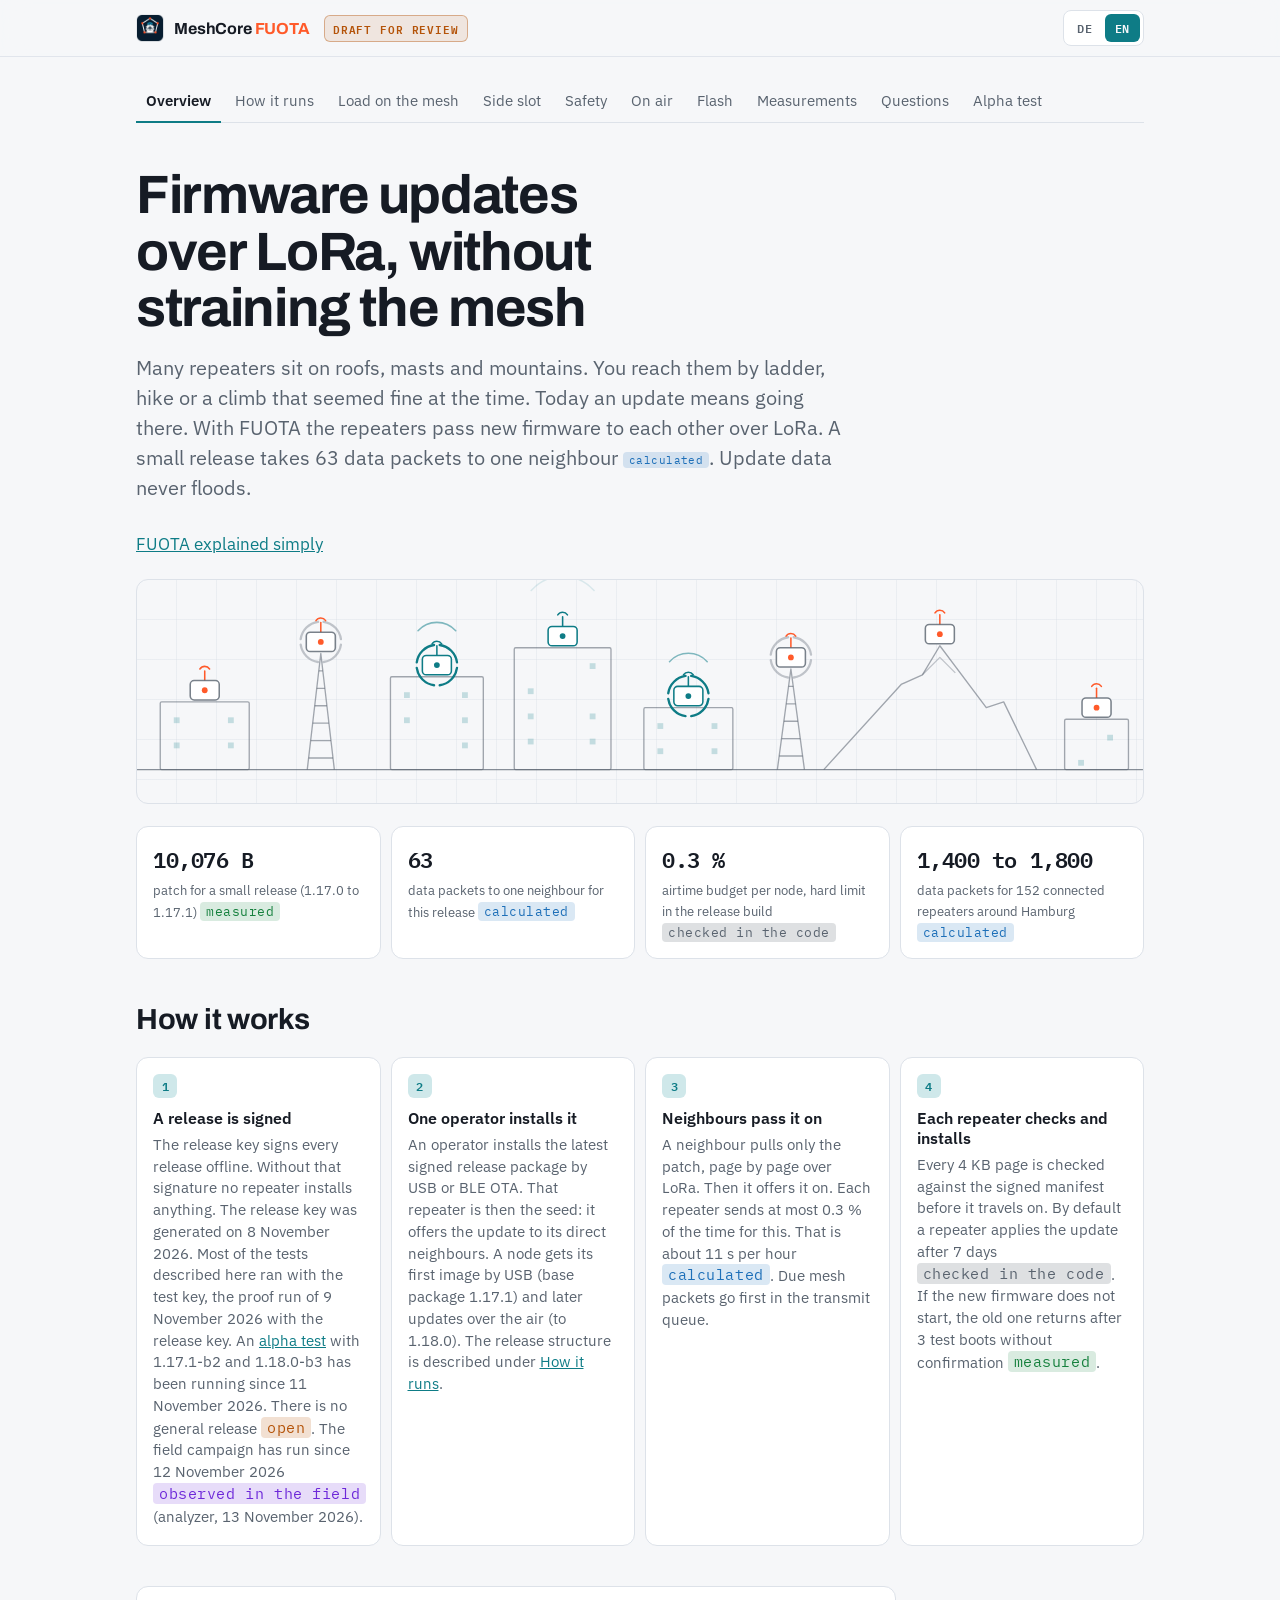
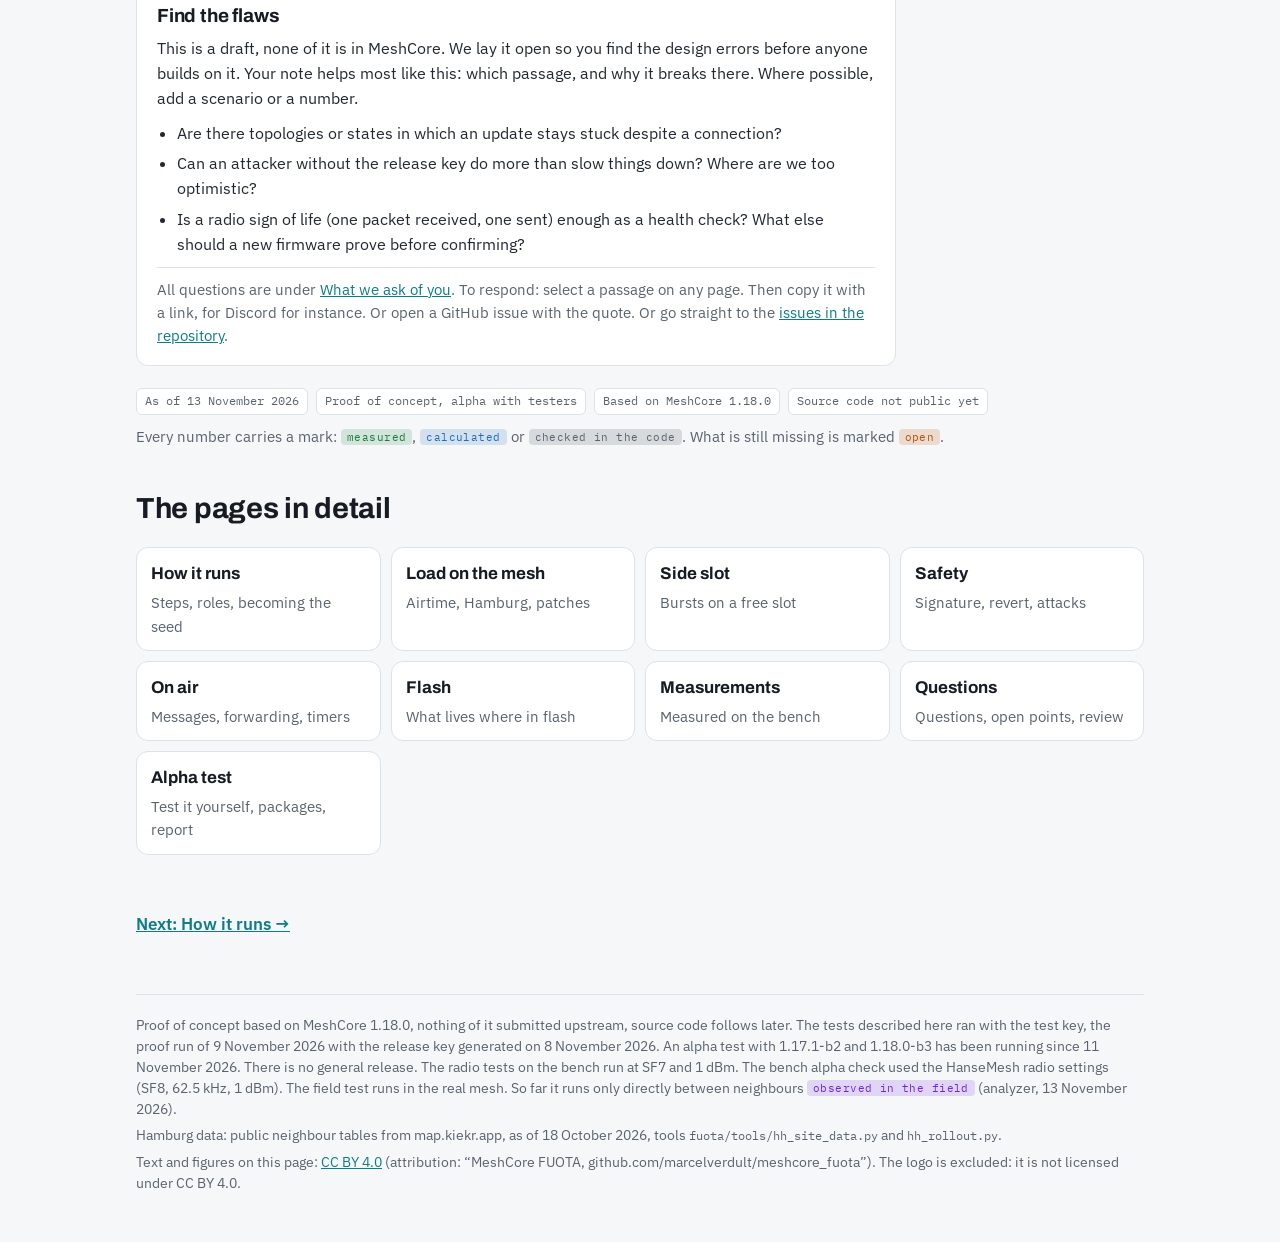
==== commit 347472bd: "Onepager einfach.html ("FUOTA einfach erklärt", DE/EN mit Umschalter, A4 druckbar) neu, Startseite v" ====
--- a/index.html
+++ b/index.html
@@ -64,12 +64,14 @@
         einer Kletterei, die damals eine gute Idee schien. Ein Update heißt heute: hinfahren. Mit FUOTA geben sich die
         Repeater neue Firmware selbst über LoRa weiter. Ein kleines Release braucht 63 Datenpakete an einen Nachbarn
         <span class="m calc">berechnet</span>, und Update-Daten fluten nie.</p>
+      <p class="lede"><a href="einfach.html">FUOTA einfach erklärt</a></p>
     </div>
     <div lang="en">
       <h1>Firmware updates over LoRa, without straining the mesh</h1>
       <p class="sub">Many repeaters sit on roofs, masts and mountains. You reach them by ladder, hike or a climb that
         seemed fine at the time. Today an update means going there. With FUOTA the repeaters pass new firmware to each
         other over LoRa. A small release takes 63 data packets to one neighbour <span class="m calc">calculated</span>. Update data never floods.</p>
+      <p class="lede"><a href="einfach.html">FUOTA explained simply</a></p>
     </div>
     <div class="hero-anim"></div>
     <div lang="de">
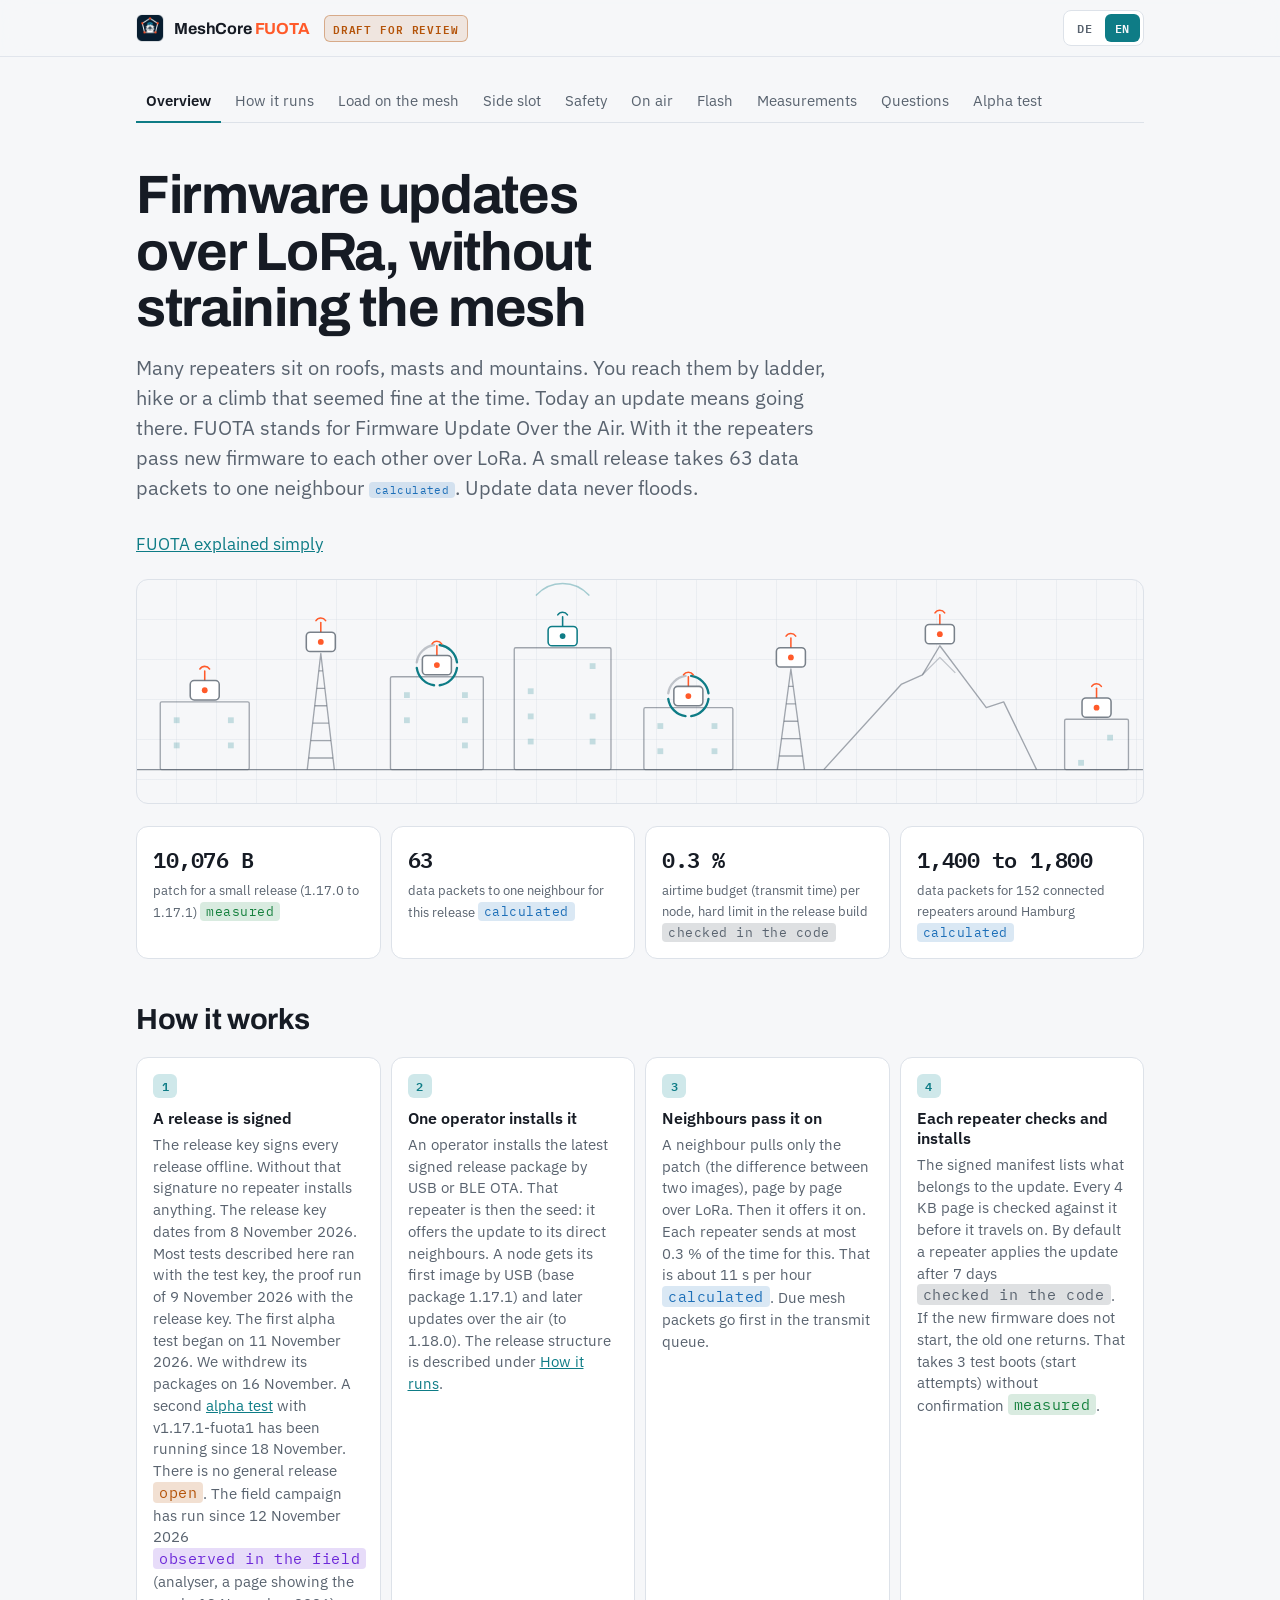
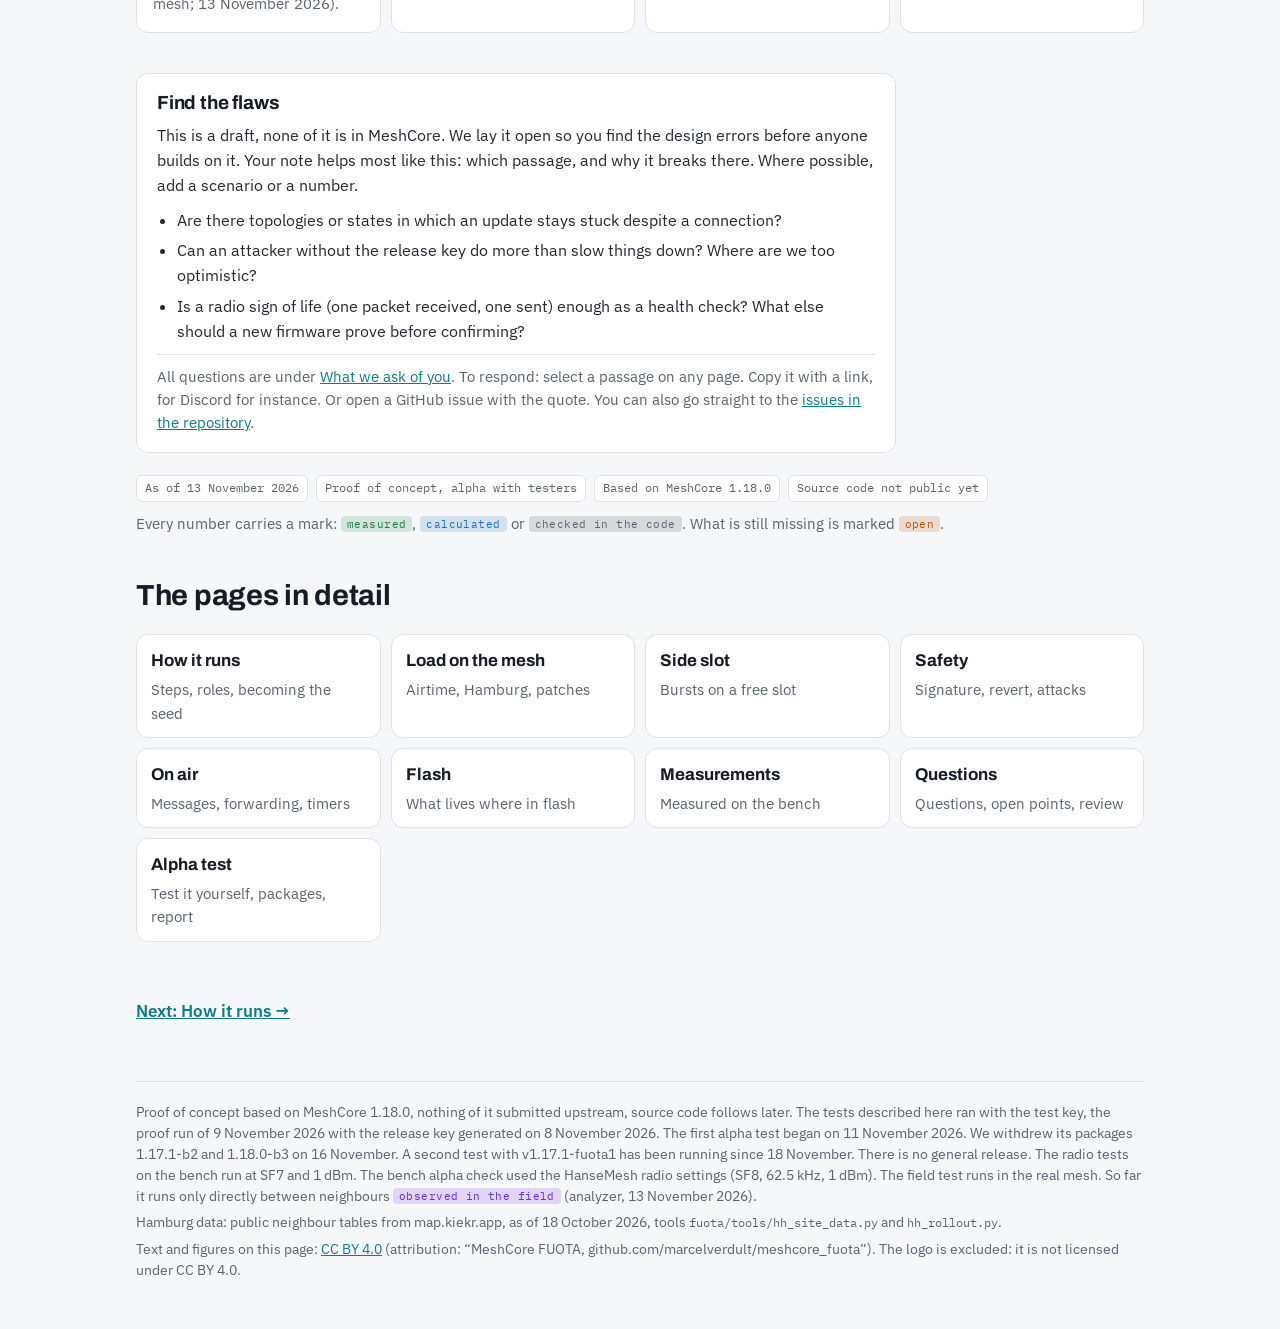
==== commit 679496bb: "Review-Seite: Endnutzer-Review, Begriffe erklaert, Alpha-Stand einheitlich (zweiter Test v1.17.1-fuo" ====
--- a/index.html
+++ b/index.html
@@ -61,7 +61,7 @@
     <div lang="de">
       <h1>Firmware-Updates über LoRa, ohne das Mesh zu belasten</h1>
       <p class="sub">Viele Repeater stehen auf Dächern, Masten und Bergen. Hin kommst du per Leiter, Wanderung oder
-        einer Kletterei, die damals eine gute Idee schien. Ein Update heißt heute: hinfahren. Mit FUOTA geben sich die
+        einer Kletterei, die damals eine gute Idee schien. Ein Update heißt heute: hinfahren. FUOTA steht für Firmware Update Over the Air. Damit geben sich die
         Repeater neue Firmware selbst über LoRa weiter. Ein kleines Release braucht 63 Datenpakete an einen Nachbarn
         <span class="m calc">berechnet</span>, und Update-Daten fluten nie.</p>
       <p class="lede"><a href="einfach.html">FUOTA einfach erklärt</a></p>
@@ -69,7 +69,7 @@
     <div lang="en">
       <h1>Firmware updates over LoRa, without straining the mesh</h1>
       <p class="sub">Many repeaters sit on roofs, masts and mountains. You reach them by ladder, hike or a climb that
-        seemed fine at the time. Today an update means going there. With FUOTA the repeaters pass new firmware to each
+        seemed fine at the time. Today an update means going there. FUOTA stands for Firmware Update Over the Air. With it the repeaters pass new firmware to each
         other over LoRa. A small release takes 63 data packets to one neighbour <span class="m calc">calculated</span>. Update data never floods.</p>
       <p class="lede"><a href="einfach.html">FUOTA explained simply</a></p>
     </div>
@@ -78,23 +78,23 @@
       <div class="stats">
         <div class="stat"><b>10.076 B</b><span>Patch für ein kleines Release (1.17.0 nach 1.17.1) <span class="m meas">gemessen</span></span></div>
         <div class="stat"><b>63</b><span>Datenpakete an einen Nachbarn für dieses Release <span class="m calc">berechnet</span></span></div>
-        <div class="stat"><b>0,3 %</b><span>Airtime-Budget je Knoten, im Release-Build fest begrenzt <span class="m code">im Code geprüft</span></span></div>
+        <div class="stat"><b>0,3 %</b><span>Airtime-Budget (Sendezeit) je Knoten, im Release-Build fest begrenzt <span class="m code">im Code geprüft</span></span></div>
         <div class="stat"><b>1.400 bis 1.800</b><span>Datenpakete für 152 verbundene Repeater um Hamburg <span class="m calc">berechnet</span></span></div>
       </div>
       <div class="intro">
         <h2 class="intro-h">So funktioniert es</h2>
         <ol class="flow">
           <li><b>Ein Release wird signiert</b><span>Der Release-Schlüssel signiert jedes Release offline. Ohne diese
-            Signatur installiert kein Repeater etwas. Der Release-Schlüssel wurde am 8. November 2026 erzeugt. Die meisten hier beschriebenen Tests liefen mit dem Test-Schlüssel, der Nachweislauf vom 9. November 2026 mit dem Release-Schlüssel. Seit dem 11. November 2026 läuft ein <a href="alpha.html">Alpha-Test</a> mit 1.17.1-b2 und 1.18.0-b3. Eine allgemeine Freigabe gibt es nicht <span class="m open">offen</span>. Im Feld läuft die Kampagne seit dem 12. November 2026 <span class="m field">im Feld beobachtet</span> (Analyzer, 13. November 2026).</span></li>
+            Signatur installiert kein Repeater etwas. Der Release-Schlüssel wurde am 8. November 2026 erzeugt. Die meisten hier beschriebenen Tests liefen mit dem Test-Schlüssel, der Nachweislauf vom 9. November 2026 mit dem Release-Schlüssel. Ein erster Alpha-Test begann am 11. November 2026. Wir haben seine Pakete am 16. November zurückgezogen. Seit dem 18. November läuft ein zweiter <a href="alpha.html">Alpha-Test</a> mit v1.17.1-fuota1. Eine allgemeine Freigabe gibt es nicht <span class="m open">offen</span>. Im Feld läuft die Kampagne seit dem 12. November 2026 <span class="m field">im Feld beobachtet</span> (Analyzer, eine Webseite, die das Mesh zeigt; 13. November 2026).</span></li>
           <li><b>Ein Betreiber installiert es</b><span>Ein Betreiber installiert das neueste signierte Release-Paket
             per USB oder BLE-OTA auf seinen Repeater. Dieser Repeater ist dann der Seed: Er bietet das Update seinen
             direkten Nachbarn an. Das erste Image bekommt ein Knoten per USB (Basispaket 1.17.1), spätere Updates per Funk (auf 1.18.0).
             Die Release-Struktur steht unter <a href="ablauf.html#release-linien">Ablauf</a>.</span></li>
-          <li><b>Nachbarn geben es weiter</b><span>Ein Nachbar holt nur den Patch, Seite für Seite über LoRa. Danach bietet er ihn selbst an. Jeder Repeater sendet dafür höchstens 0,3 % der Zeit, rund 11 s je Stunde
+          <li><b>Nachbarn geben es weiter</b><span>Ein Nachbar holt nur den Patch (den Unterschied zwischen zwei Images), Seite für Seite über LoRa. Danach bietet er ihn selbst an. Jeder Repeater sendet dafür höchstens 0,3 % der Zeit, rund 11 s je Stunde
             <span class="m calc">berechnet</span>. Fällige Mesh-Pakete gehen in der Sendewarteschlange vor.</span></li>
-          <li><b>Jeder Repeater prüft und installiert</b><span>Jede 4-KB-Seite wird gegen das signierte Manifest
+          <li><b>Jeder Repeater prüft und installiert</b><span>Das signierte Manifest listet, was zum Update gehört. Jede 4-KB-Seite wird dagegen
             geprüft, bevor sie weitergeht. Ab Werk wendet ein Repeater das Update nach 7 Tagen an
-            <span class="m code">im Code geprüft</span>. Startet die neue Firmware nicht, läuft nach 3 Probestarts ohne Bestätigung
+            <span class="m code">im Code geprüft</span>. Startet die neue Firmware nicht, läuft nach 3 Probestarts (Startversuchen) ohne Bestätigung
             wieder die alte <span class="m meas">gemessen</span>.</span></li>
         </ol>
         <div class="ask"><h3>Such die Fehler</h3>
@@ -106,8 +106,8 @@
             <li>Reicht ein Funk-Lebenszeichen (ein Paket empfangen, eines gesendet) als Gesundheitsprüfung? Was sollte eine neue Firmware sonst vor der Bestätigung beweisen?</li>
           </ul>
           <p class="ask-how">Alle Fragen stehen unter <a href="fragen.html#pruef">Worum wir dich bitten</a>. So
-            antwortest du: Markiere eine Stelle auf einer Seite. Dann kopierst du sie mit Link, etwa für Discord. Oder du öffnest gleich ein GitHub-Issue mit dem Zitat. Oder geh direkt zu den
-            <a href="https://github.com/marcelverdult/meshcore_fuota/issues">Issues im Repository</a>.</p>
+            antwortest du: Markiere eine Stelle auf einer Seite. Kopiere sie mit Link, etwa für Discord. Oder öffne gleich ein GitHub-Issue mit dem Zitat. Du kannst auch direkt zu den
+            <a href="https://github.com/marcelverdult/meshcore_fuota/issues">Issues im Repository</a> gehen.</p>
         </div>
       </div>
       <div class="meta">
@@ -125,21 +125,21 @@
       <div class="stats">
         <div class="stat"><b>10,076 B</b><span>patch for a small release (1.17.0 to 1.17.1) <span class="m meas">measured</span></span></div>
         <div class="stat"><b>63</b><span>data packets to one neighbour for this release <span class="m calc">calculated</span></span></div>
-        <div class="stat"><b>0.3 %</b><span>airtime budget per node, hard limit in the release build <span class="m code">checked in the code</span></span></div>
+        <div class="stat"><b>0.3 %</b><span>airtime budget (transmit time) per node, hard limit in the release build <span class="m code">checked in the code</span></span></div>
         <div class="stat"><b>1,400 to 1,800</b><span>data packets for 152 connected repeaters around Hamburg <span class="m calc">calculated</span></span></div>
       </div>
       <div class="intro">
         <h2 class="intro-h">How it works</h2>
         <ol class="flow">
           <li><b>A release is signed</b><span>The release key signs every release offline. Without that signature no
-            repeater installs anything. The release key was generated on 8 November 2026. Most of the tests described here ran with the test key, the proof run of 9 November 2026 with the release key. An <a href="alpha.html">alpha test</a> with 1.17.1-b2 and 1.18.0-b3 has been running since 11 November 2026. There is no general release <span class="m open">open</span>. The field campaign has run since 12 November 2026 <span class="m field">observed in the field</span> (analyzer, 13 November 2026).</span></li>
+            repeater installs anything. The release key dates from 8 November 2026. Most tests described here ran with the test key, the proof run of 9 November 2026 with the release key. The first alpha test began on 11 November 2026. We withdrew its packages on 16 November. A second <a href="alpha.html">alpha test</a> with v1.17.1-fuota1 has been running since 18 November. There is no general release <span class="m open">open</span>. The field campaign has run since 12 November 2026 <span class="m field">observed in the field</span> (analyser, a page showing the mesh; 13 November 2026).</span></li>
           <li><b>One operator installs it</b><span>An operator installs the latest signed release package by USB or BLE OTA. That repeater is then the seed: it offers the update to its direct
             neighbours. A node gets its first image by USB (base package 1.17.1) and later updates over the air (to 1.18.0).
             The release structure is described under <a href="ablauf.html#release-linien">How it runs</a>.</span></li>
-          <li><b>Neighbours pass it on</b><span>A neighbour pulls only the patch, page by page over LoRa. Then it offers it on. Each repeater sends at most 0.3 % of the time for this. That is about 11 s per hour <span class="m calc">calculated</span>. Due mesh packets go first in the transmit queue.</span></li>
-          <li><b>Each repeater checks and installs</b><span>Every 4 KB page is checked against the signed manifest
+          <li><b>Neighbours pass it on</b><span>A neighbour pulls only the patch (the difference between two images), page by page over LoRa. Then it offers it on. Each repeater sends at most 0.3 % of the time for this. That is about 11 s per hour <span class="m calc">calculated</span>. Due mesh packets go first in the transmit queue.</span></li>
+          <li><b>Each repeater checks and installs</b><span>The signed manifest lists what belongs to the update. Every 4 KB page is checked against it
             before it travels on. By default a repeater applies the update after 7 days
-            <span class="m code">checked in the code</span>. If the new firmware does not start, the old one returns after 3 test boots without confirmation <span class="m meas">measured</span>.</span></li>
+            <span class="m code">checked in the code</span>. If the new firmware does not start, the old one returns. That takes 3 test boots (start attempts) without confirmation <span class="m meas">measured</span>.</span></li>
         </ol>
         <div class="ask"><h3>Find the flaws</h3>
           <p>This is a draft, none of it is in MeshCore. We lay it open so you find the design errors before anyone builds on it. Your note helps most like this: which passage, and why it breaks there. Where possible, add a scenario or a number.</p>
@@ -150,7 +150,7 @@
             <li>Is a radio sign of life (one packet received, one sent) enough as a health check? What else should a new firmware prove before confirming?</li>
           </ul>
           <p class="ask-how">All questions are under <a href="fragen.html#pruef">What we ask of you</a>. To respond:
-            select a passage on any page. Then copy it with a link, for Discord for instance. Or open a GitHub issue with the quote. Or go straight to the
+            select a passage on any page. Copy it with a link, for Discord for instance. Or open a GitHub issue with the quote. You can also go straight to the
             <a href="https://github.com/marcelverdult/meshcore_fuota/issues">issues in the repository</a>.</p>
         </div>
       </div>
@@ -180,8 +180,8 @@
   </main>
   <p class="next"><a href="ablauf.html"><span lang="de">Weiter: Ablauf</span><span lang="en">Next: How it runs</span> →</a></p>
   <footer>
-    <span lang="de">Proof of Concept auf Basis MeshCore 1.18.0, nichts davon upstream eingereicht, Quellcode folgt. Die hier beschriebenen Tests liefen mit dem Test-Schlüssel, der Nachweislauf vom 9. November 2026 mit dem Release-Schlüssel vom 8. November 2026. Seit dem 11. November 2026 läuft ein Alpha-Test mit 1.17.1-b2 und 1.18.0-b3. Eine allgemeine Freigabe gibt es nicht. Die Funktests am Testaufbau laufen bei SF7 und 1 dBm. Die Alpha-Prüfung nutzte am Testaufbau die Funkwerte des HanseMesh (SF8, 62,5 kHz, 1 dBm). Der Feldtest läuft im echten Mesh. Bisher läuft er nur direkt zwischen Nachbarn <span class="m field">im Feld beobachtet</span> (Analyzer, 13. November 2026).</span>
-    <span lang="en">Proof of concept based on MeshCore 1.18.0, nothing of it submitted upstream, source code follows later. The tests described here ran with the test key, the proof run of 9 November 2026 with the release key generated on 8 November 2026. An alpha test with 1.17.1-b2 and 1.18.0-b3 has been running since 11 November 2026. There is no general release. The radio tests on the bench run at SF7 and 1 dBm. The bench alpha check used the HanseMesh radio settings (SF8, 62.5 kHz, 1 dBm). The field test runs in the real mesh. So far it runs only directly between neighbours <span class="m field">observed in the field</span> (analyzer, 13 November 2026).</span>
+    <span lang="de">Proof of Concept auf Basis MeshCore 1.18.0, nichts davon upstream eingereicht, Quellcode folgt. Die hier beschriebenen Tests liefen mit dem Test-Schlüssel, der Nachweislauf vom 9. November 2026 mit dem Release-Schlüssel vom 8. November 2026. Ein erster Alpha-Test begann am 11. November 2026. Wir haben seine Pakete 1.17.1-b2 und 1.18.0-b3 am 16. November zurückgezogen. Seit dem 18. November läuft ein zweiter Test mit v1.17.1-fuota1. Eine allgemeine Freigabe gibt es nicht. Die Funktests am Testaufbau laufen bei SF7 und 1 dBm. Die Alpha-Prüfung nutzte am Testaufbau die Funkwerte des HanseMesh (SF8, 62,5 kHz, 1 dBm). Der Feldtest läuft im echten Mesh. Bisher läuft er nur direkt zwischen Nachbarn <span class="m field">im Feld beobachtet</span> (Analyzer, 13. November 2026).</span>
+    <span lang="en">Proof of concept based on MeshCore 1.18.0, nothing of it submitted upstream, source code follows later. The tests described here ran with the test key, the proof run of 9 November 2026 with the release key generated on 8 November 2026. The first alpha test began on 11 November 2026. We withdrew its packages 1.17.1-b2 and 1.18.0-b3 on 16 November. A second test with v1.17.1-fuota1 has been running since 18 November. There is no general release. The radio tests on the bench run at SF7 and 1 dBm. The bench alpha check used the HanseMesh radio settings (SF8, 62.5 kHz, 1 dBm). The field test runs in the real mesh. So far it runs only directly between neighbours <span class="m field">observed in the field</span> (analyzer, 13 November 2026).</span>
     <span lang="de">Daten Hamburg: öffentliche Nachbartabellen von map.kiekr.app, Stand 18. Oktober 2026, Werkzeuge <code>fuota/tools/hh_site_data.py</code> und <code>hh_rollout.py</code>.</span>
     <span lang="en">Hamburg data: public neighbour tables from map.kiekr.app, as of 18 October 2026, tools <code>fuota/tools/hh_site_data.py</code> and <code>hh_rollout.py</code>.</span>
     <span lang="de">Text und Abbildungen dieser Seite: <a href="https://creativecommons.org/licenses/by/4.0/deed.de">CC BY 4.0</a> (Namensnennung: „MeshCore FUOTA, github.com/marcelverdult/meshcore_fuota“). Ausgenommen ist das Logo: Es steht nicht unter CC BY 4.0.</span>
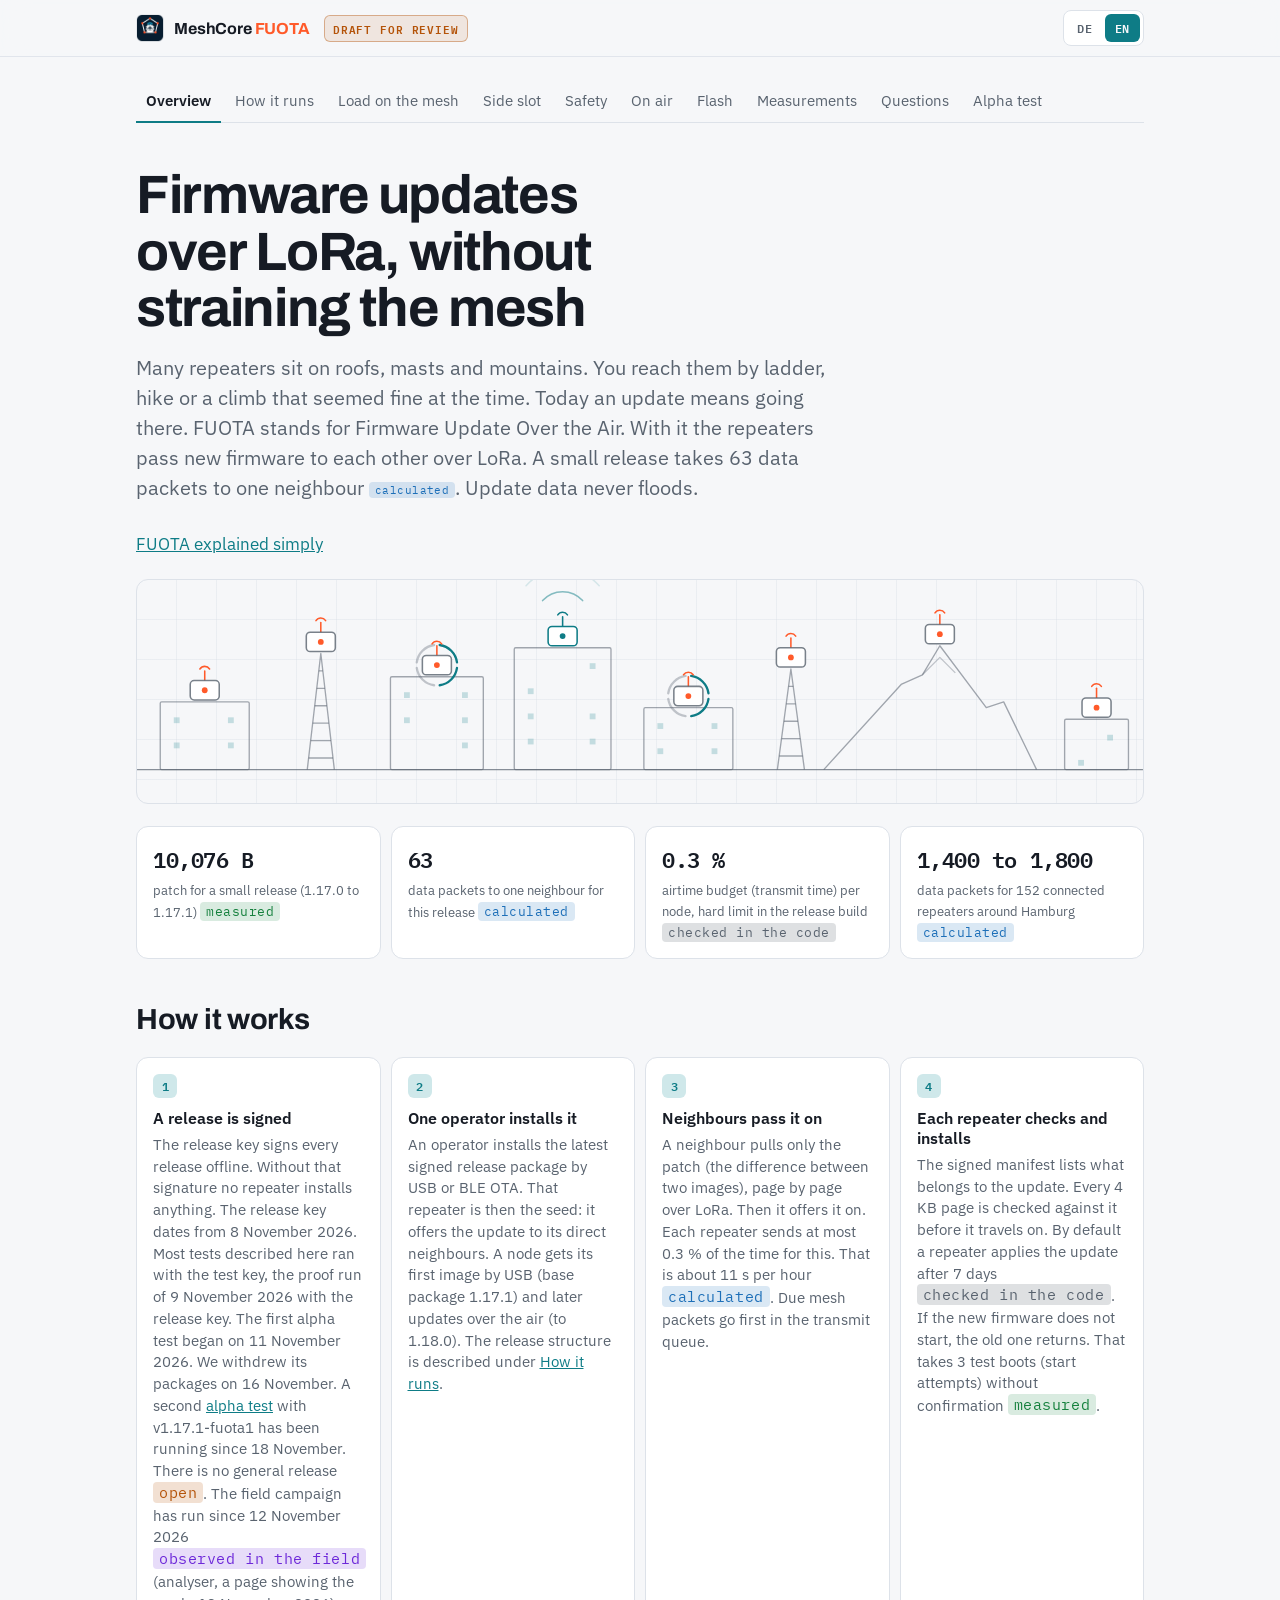
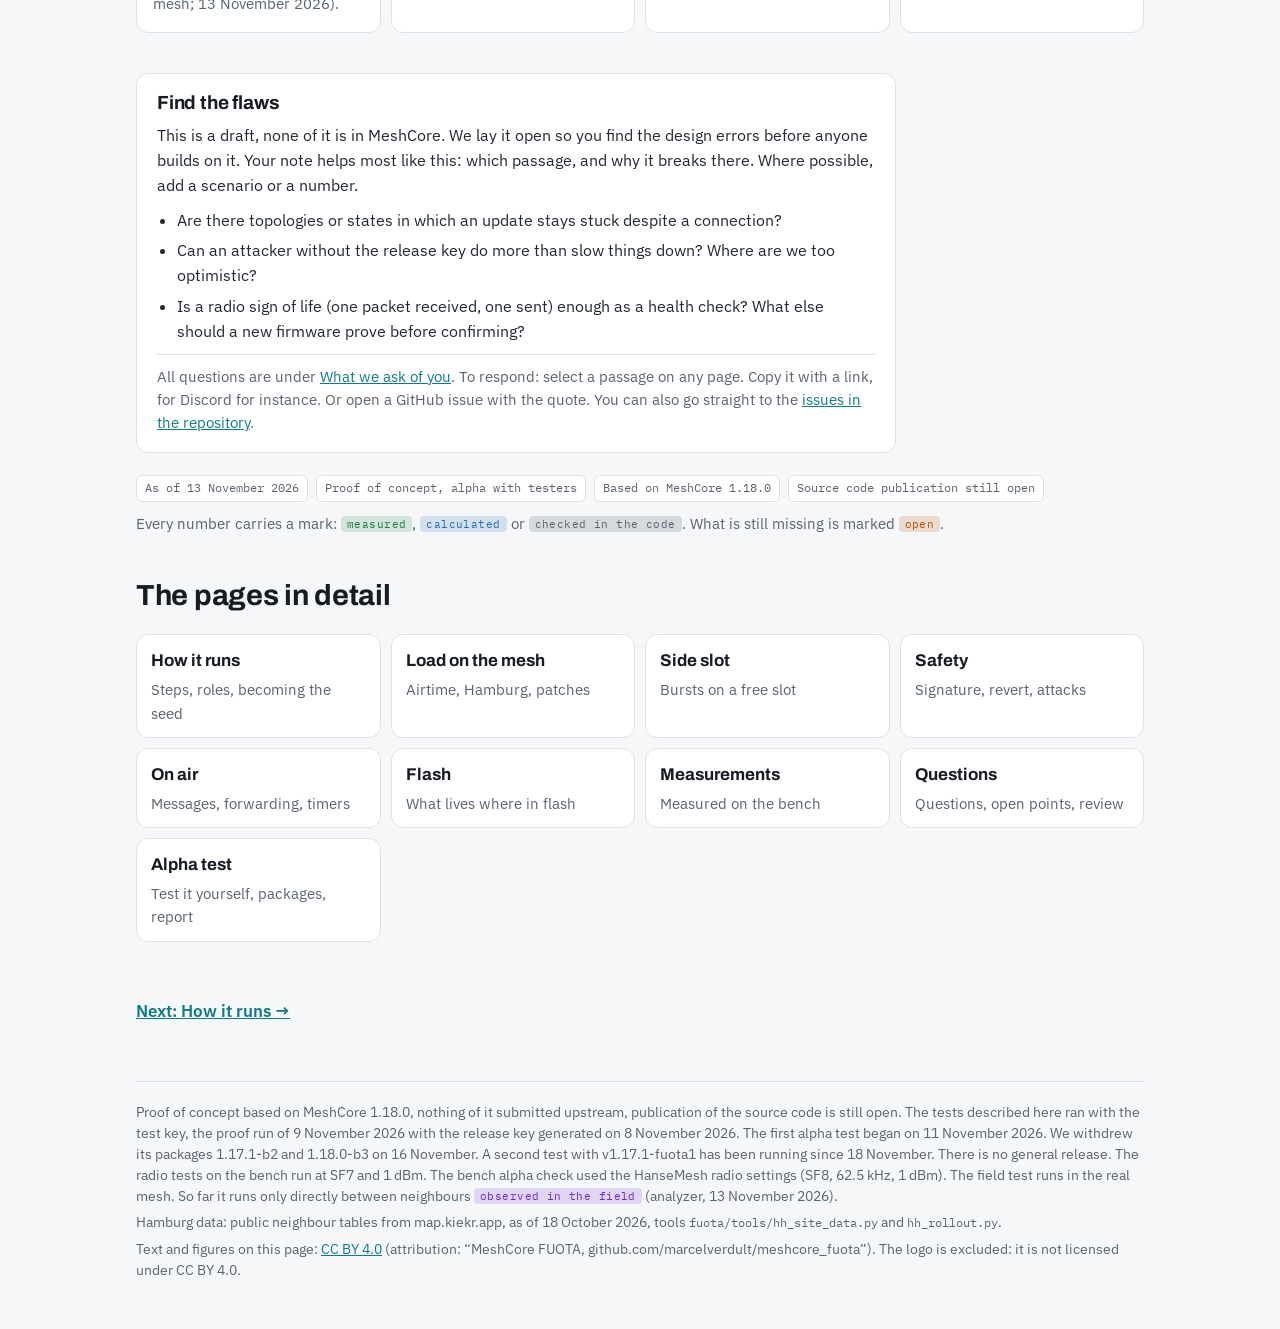
==== commit a06f09b9: "Quellcode-Zusage neutral: Veröffentlichung noch offen (DE, EN)" ====
--- a/index.html
+++ b/index.html
@@ -114,7 +114,7 @@
         <span class="tag">Stand 13. November 2026</span>
         <span class="tag">Proof of Concept, Alpha mit Testern</span>
         <span class="tag">Basis MeshCore 1.18.0</span>
-        <span class="tag">Quellcode noch nicht öffentlich</span>
+        <span class="tag">Quellcode-Veröffentlichung noch offen</span>
       </div>
       <p class="marks-note">Jede Zahl trägt eine Markierung: <span class="m meas">gemessen</span>,
         <span class="m calc">berechnet</span> oder <span class="m code">im Code geprüft</span>. Was noch fehlt, heißt
@@ -158,7 +158,7 @@
         <span class="tag">As of 13 November 2026</span>
         <span class="tag">Proof of concept, alpha with testers</span>
         <span class="tag">Based on MeshCore 1.18.0</span>
-        <span class="tag">Source code not public yet</span>
+        <span class="tag">Source code publication still open</span>
       </div>
       <p class="marks-note">Every number carries a mark: <span class="m meas">measured</span>,
         <span class="m calc">calculated</span> or <span class="m code">checked in the code</span>. What is still missing
@@ -180,8 +180,8 @@
   </main>
   <p class="next"><a href="ablauf.html"><span lang="de">Weiter: Ablauf</span><span lang="en">Next: How it runs</span> →</a></p>
   <footer>
-    <span lang="de">Proof of Concept auf Basis MeshCore 1.18.0, nichts davon upstream eingereicht, Quellcode folgt. Die hier beschriebenen Tests liefen mit dem Test-Schlüssel, der Nachweislauf vom 9. November 2026 mit dem Release-Schlüssel vom 8. November 2026. Ein erster Alpha-Test begann am 11. November 2026. Wir haben seine Pakete 1.17.1-b2 und 1.18.0-b3 am 16. November zurückgezogen. Seit dem 18. November läuft ein zweiter Test mit v1.17.1-fuota1. Eine allgemeine Freigabe gibt es nicht. Die Funktests am Testaufbau laufen bei SF7 und 1 dBm. Die Alpha-Prüfung nutzte am Testaufbau die Funkwerte des HanseMesh (SF8, 62,5 kHz, 1 dBm). Der Feldtest läuft im echten Mesh. Bisher läuft er nur direkt zwischen Nachbarn <span class="m field">im Feld beobachtet</span> (Analyzer, 13. November 2026).</span>
-    <span lang="en">Proof of concept based on MeshCore 1.18.0, nothing of it submitted upstream, source code follows later. The tests described here ran with the test key, the proof run of 9 November 2026 with the release key generated on 8 November 2026. The first alpha test began on 11 November 2026. We withdrew its packages 1.17.1-b2 and 1.18.0-b3 on 16 November. A second test with v1.17.1-fuota1 has been running since 18 November. There is no general release. The radio tests on the bench run at SF7 and 1 dBm. The bench alpha check used the HanseMesh radio settings (SF8, 62.5 kHz, 1 dBm). The field test runs in the real mesh. So far it runs only directly between neighbours <span class="m field">observed in the field</span> (analyzer, 13 November 2026).</span>
+    <span lang="de">Proof of Concept auf Basis MeshCore 1.18.0, nichts davon upstream eingereicht, die Veröffentlichung des Quellcodes ist noch offen. Die hier beschriebenen Tests liefen mit dem Test-Schlüssel, der Nachweislauf vom 9. November 2026 mit dem Release-Schlüssel vom 8. November 2026. Ein erster Alpha-Test begann am 11. November 2026. Wir haben seine Pakete 1.17.1-b2 und 1.18.0-b3 am 16. November zurückgezogen. Seit dem 18. November läuft ein zweiter Test mit v1.17.1-fuota1. Eine allgemeine Freigabe gibt es nicht. Die Funktests am Testaufbau laufen bei SF7 und 1 dBm. Die Alpha-Prüfung nutzte am Testaufbau die Funkwerte des HanseMesh (SF8, 62,5 kHz, 1 dBm). Der Feldtest läuft im echten Mesh. Bisher läuft er nur direkt zwischen Nachbarn <span class="m field">im Feld beobachtet</span> (Analyzer, 13. November 2026).</span>
+    <span lang="en">Proof of concept based on MeshCore 1.18.0, nothing of it submitted upstream, publication of the source code is still open. The tests described here ran with the test key, the proof run of 9 November 2026 with the release key generated on 8 November 2026. The first alpha test began on 11 November 2026. We withdrew its packages 1.17.1-b2 and 1.18.0-b3 on 16 November. A second test with v1.17.1-fuota1 has been running since 18 November. There is no general release. The radio tests on the bench run at SF7 and 1 dBm. The bench alpha check used the HanseMesh radio settings (SF8, 62.5 kHz, 1 dBm). The field test runs in the real mesh. So far it runs only directly between neighbours <span class="m field">observed in the field</span> (analyzer, 13 November 2026).</span>
     <span lang="de">Daten Hamburg: öffentliche Nachbartabellen von map.kiekr.app, Stand 18. Oktober 2026, Werkzeuge <code>fuota/tools/hh_site_data.py</code> und <code>hh_rollout.py</code>.</span>
     <span lang="en">Hamburg data: public neighbour tables from map.kiekr.app, as of 18 October 2026, tools <code>fuota/tools/hh_site_data.py</code> and <code>hh_rollout.py</code>.</span>
     <span lang="de">Text und Abbildungen dieser Seite: <a href="https://creativecommons.org/licenses/by/4.0/deed.de">CC BY 4.0</a> (Namensnennung: „MeshCore FUOTA, github.com/marcelverdult/meshcore_fuota“). Ausgenommen ist das Logo: Es steht nicht unter CC BY 4.0.</span>
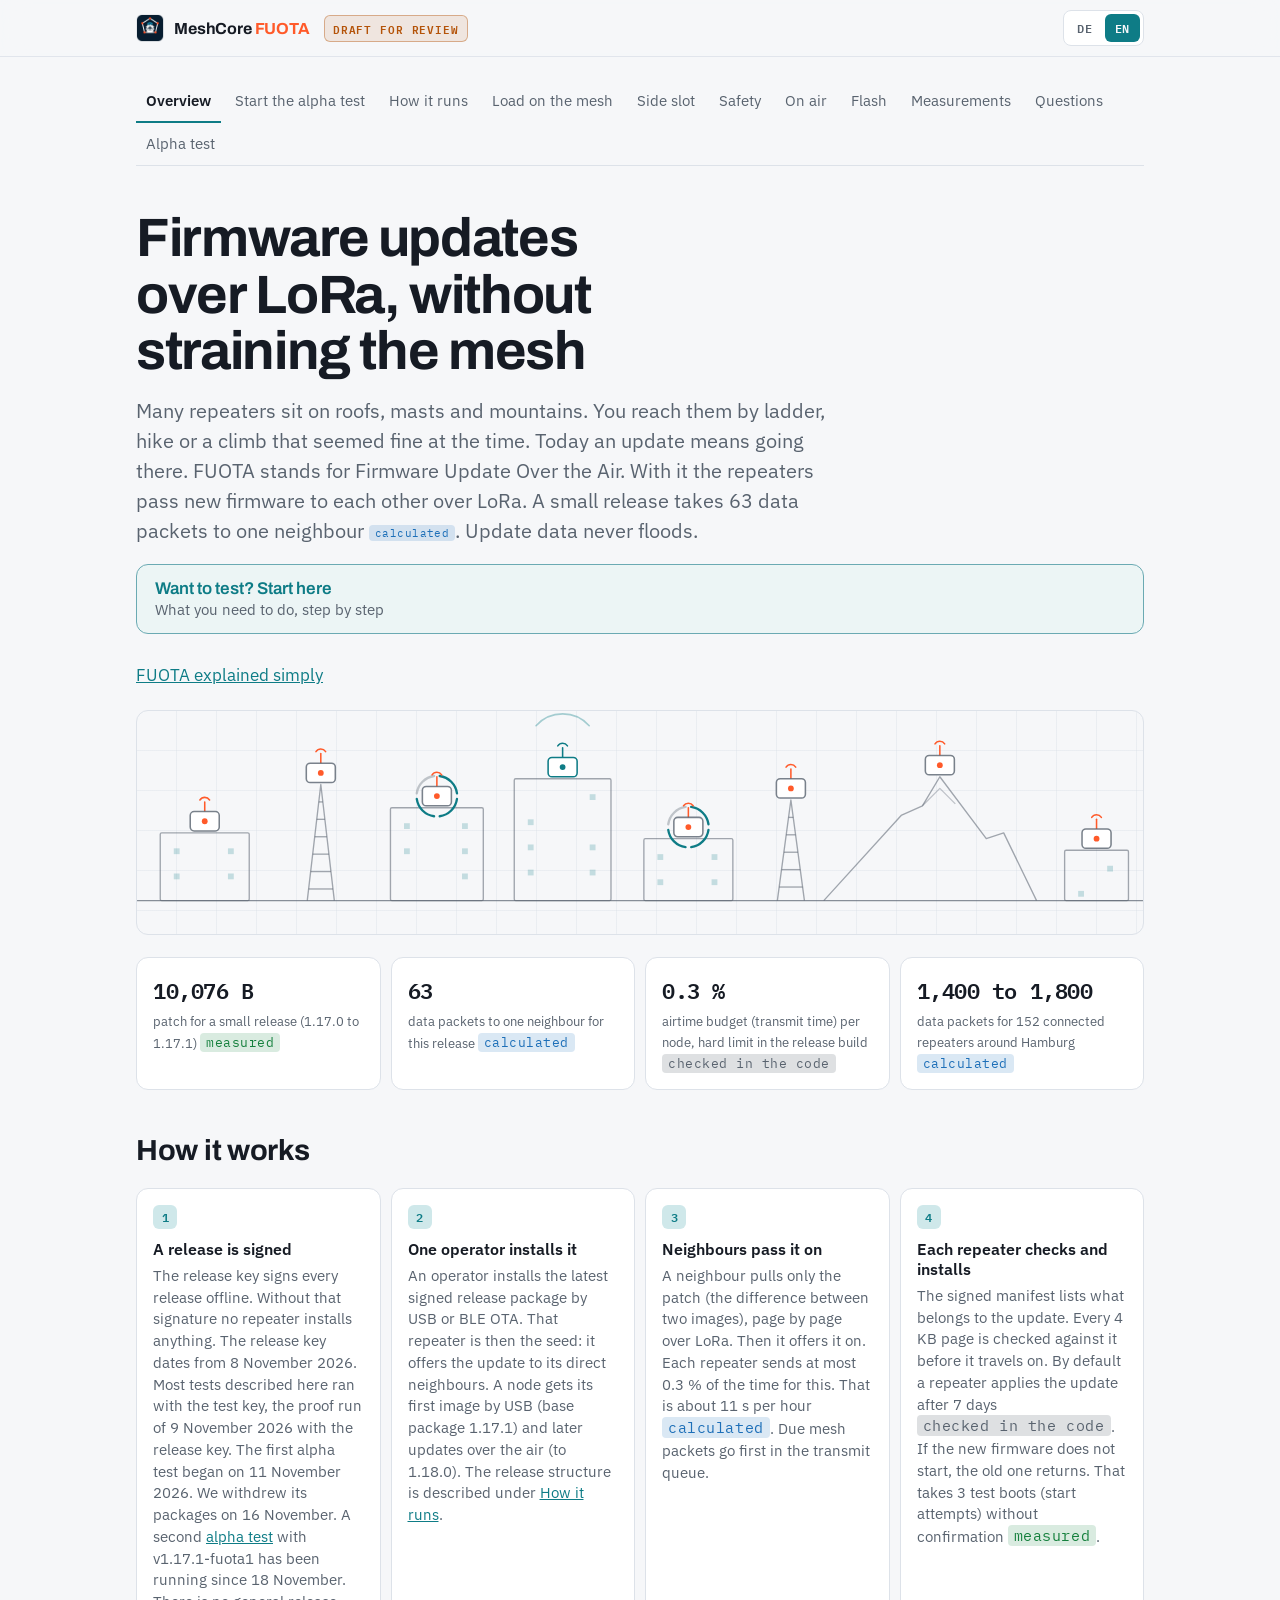
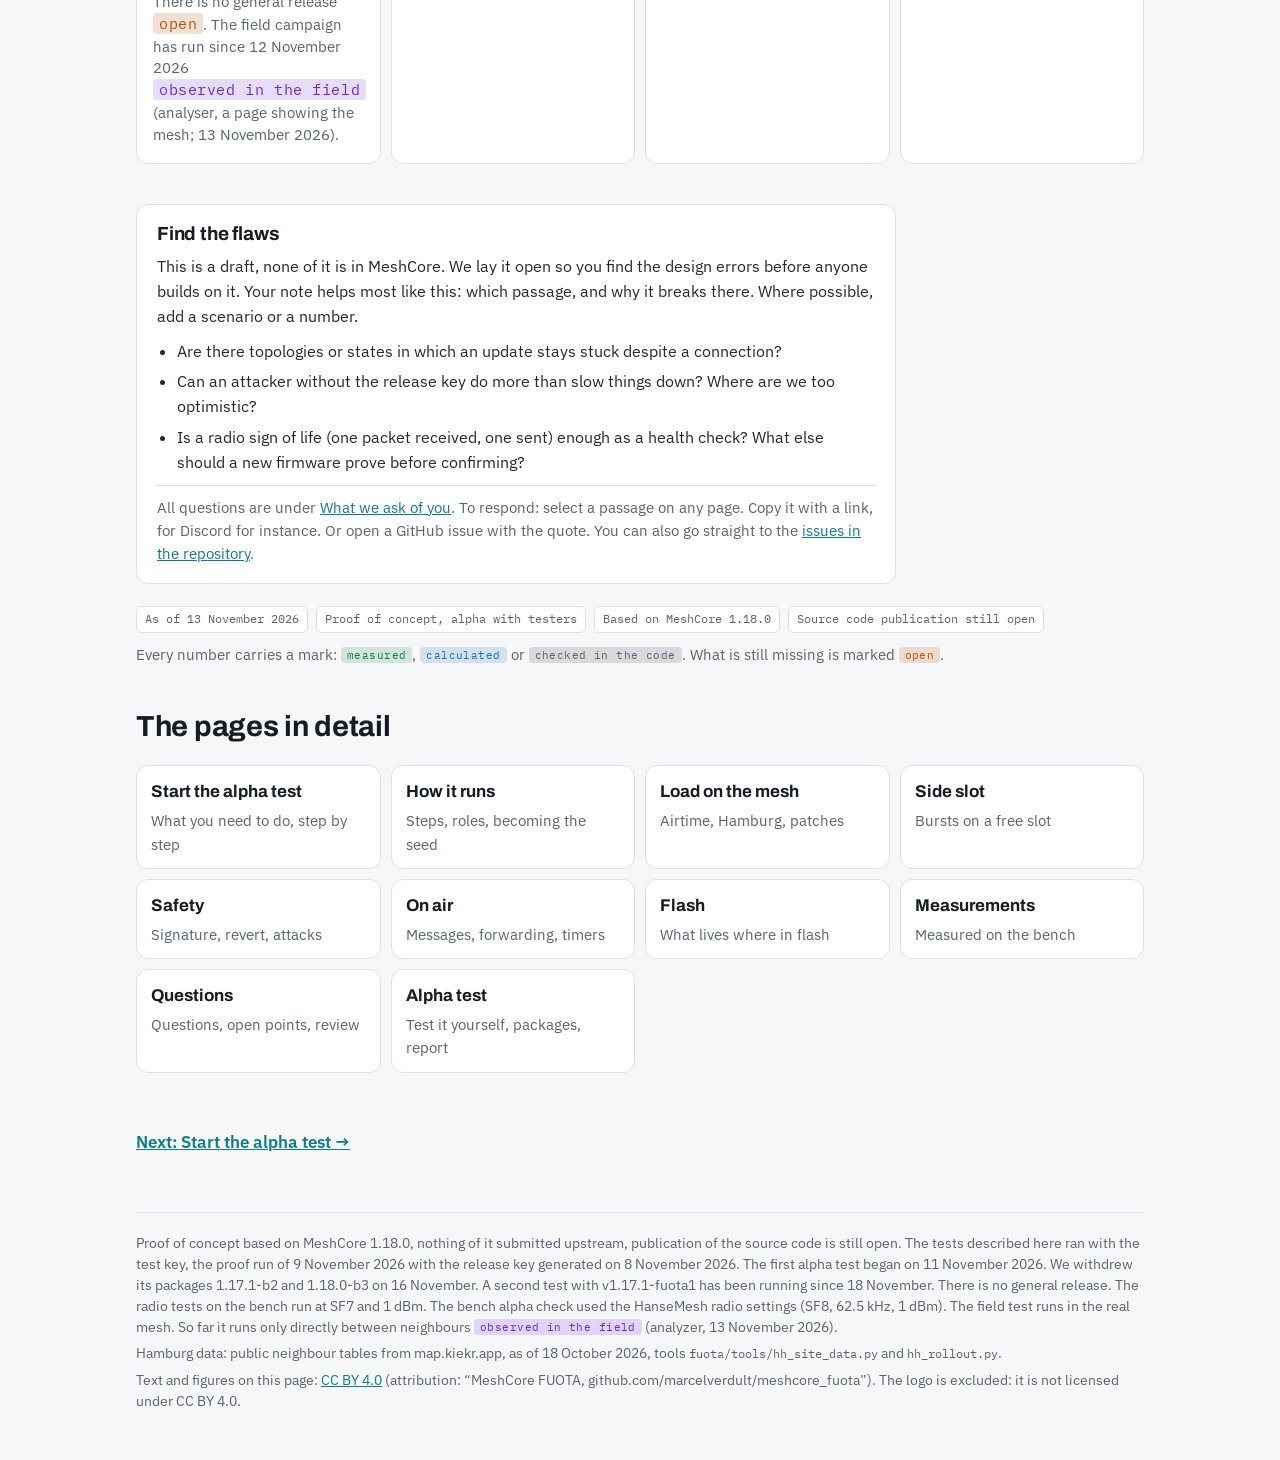
==== commit 21946fda: "Tester-Startseite start.html (DE, EN), Navigation, Seed-Widerspruch in einfach.html behoben, Telegra" ====
--- a/index.html
+++ b/index.html
@@ -20,7 +20,7 @@
 (function () {
   // before the first paint: forward old section links of the single page, then pick the language
   // (#de / #en, saved choice, else the browser language) so the other language never flashes
-  var moved = window.fuotaMoved = {"kurz": "ablauf.html", "ablauf": "ablauf.html", "rollen": "ablauf.html", "betreiber": "ablauf.html", "release-linien": "ablauf.html", "release-build": "ablauf.html", "aufwand": "kosten.html", "hh": "kosten.html", "kosten": "kosten.html", "nebenslot": "nebenslot.html", "nebenslot-ablauf": "nebenslot.html", "nebenslot-zahlen": "nebenslot.html", "nebenslot-band": "nebenslot.html", "nebenslot-mesh": "nebenslot.html", "nebenslot-grenzen": "nebenslot.html", "nebenslot-angriffe": "nebenslot.html", "nebenslot-offen": "nebenslot.html", "warum": "sicherheit.html", "angriff": "sicherheit.html", "funk": "funk.html", "status": "funk.html", "analyzer": "funk.html", "weiter": "funk.html", "filter": "funk.html", "powersaving": "funk.html", "zeiten": "funk.html", "speicher": "flash.html", "tests": "tests.html", "faq": "fragen.html", "luecken": "fragen.html", "pruef": "fragen.html", "alpha-ablauf": "alpha.html", "alpha-region": "alpha.html", "alpha-beobachten": "alpha.html", "alpha-sieben-tage": "alpha.html", "alpha-melden": "alpha.html", "alpha-pakete": "alpha.html", "alpha-ota": "alpha.html"}, h = location.hash.slice(1);
+  var moved = window.fuotaMoved = {"start-gruppe": "start.html", "start-dateien": "start.html", "start-alt": "start.html", "start-schritte": "start.html", "start-dauer": "start.html", "start-analyzer": "start.html", "start-fehler": "start.html", "kurz": "ablauf.html", "ablauf": "ablauf.html", "rollen": "ablauf.html", "betreiber": "ablauf.html", "release-linien": "ablauf.html", "release-build": "ablauf.html", "aufwand": "kosten.html", "hh": "kosten.html", "kosten": "kosten.html", "nebenslot": "nebenslot.html", "nebenslot-ablauf": "nebenslot.html", "nebenslot-zahlen": "nebenslot.html", "nebenslot-band": "nebenslot.html", "nebenslot-mesh": "nebenslot.html", "nebenslot-grenzen": "nebenslot.html", "nebenslot-angriffe": "nebenslot.html", "nebenslot-offen": "nebenslot.html", "warum": "sicherheit.html", "angriff": "sicherheit.html", "funk": "funk.html", "status": "funk.html", "analyzer": "funk.html", "weiter": "funk.html", "filter": "funk.html", "powersaving": "funk.html", "zeiten": "funk.html", "speicher": "flash.html", "tests": "tests.html", "faq": "fragen.html", "luecken": "fragen.html", "pruef": "fragen.html", "alpha-ablauf": "alpha.html", "alpha-region": "alpha.html", "alpha-beobachten": "alpha.html", "alpha-sieben-tage": "alpha.html", "alpha-melden": "alpha.html", "alpha-pakete": "alpha.html", "alpha-ota": "alpha.html"}, h = location.hash.slice(1);
   if (moved[h]) { location.replace(moved[h] + "#" + h); return; }
   var l = (h === "de" || h === "en") ? h : null;
   if (!l) { try { l = localStorage.getItem("fuota-lang"); } catch (e) {} }
@@ -45,6 +45,7 @@
   <nav class="pages" aria-label="Seiten / pages">
     <ul>
       <li><a href="index.html" aria-current="page"><span lang="de">Überblick</span><span lang="en">Overview</span></a></li>
+      <li><a href="start.html"><span lang="de">Alpha-Test starten</span><span lang="en">Start the alpha test</span></a></li>
       <li><a href="ablauf.html"><span lang="de">Ablauf</span><span lang="en">How it runs</span></a></li>
       <li><a href="kosten.html"><span lang="de">Last im Mesh</span><span lang="en">Load on the mesh</span></a></li>
       <li><a href="nebenslot.html"><span lang="de">Nebenslot</span><span lang="en">Side slot</span></a></li>
@@ -64,6 +65,7 @@
         einer Kletterei, die damals eine gute Idee schien. Ein Update heißt heute: hinfahren. FUOTA steht für Firmware Update Over the Air. Damit geben sich die
         Repeater neue Firmware selbst über LoRa weiter. Ein kleines Release braucht 63 Datenpakete an einen Nachbarn
         <span class="m calc">berechnet</span>, und Update-Daten fluten nie.</p>
+      <a class="start-cta" href="start.html">Du willst testen? Hier starten<span>Was du tun musst, Schritt für Schritt</span></a>
       <p class="lede"><a href="einfach.html">FUOTA einfach erklärt</a></p>
     </div>
     <div lang="en">
@@ -71,6 +73,7 @@
       <p class="sub">Many repeaters sit on roofs, masts and mountains. You reach them by ladder, hike or a climb that
         seemed fine at the time. Today an update means going there. FUOTA stands for Firmware Update Over the Air. With it the repeaters pass new firmware to each
         other over LoRa. A small release takes 63 data packets to one neighbour <span class="m calc">calculated</span>. Update data never floods.</p>
+      <a class="start-cta" href="start.html">Want to test? Start here<span>What you need to do, step by step</span></a>
       <p class="lede"><a href="einfach.html">FUOTA explained simply</a></p>
     </div>
     <div class="hero-anim"></div>
@@ -166,6 +169,7 @@
       <h2 class="intro-h tiles-h">The pages in detail</h2>
     </div>
     <nav class="tiles" aria-label="Seiten / pages">
+      <a class="tile" href="start.html"><b><span lang="de">Alpha-Test starten</span><span lang="en">Start the alpha test</span></b><span lang="de">Was du tun musst, Schritt für Schritt</span><span lang="en">What you need to do, step by step</span></a>
       <a class="tile" href="ablauf.html"><b><span lang="de">Ablauf</span><span lang="en">How it runs</span></b><span lang="de">Ablauf, Rollen, Seed werden</span><span lang="en">Steps, roles, becoming the seed</span></a>
       <a class="tile" href="kosten.html"><b><span lang="de">Last im Mesh</span><span lang="en">Load on the mesh</span></b><span lang="de">Airtime, Hamburg, Patches</span><span lang="en">Airtime, Hamburg, patches</span></a>
       <a class="tile" href="nebenslot.html"><b><span lang="de">Nebenslot</span><span lang="en">Side slot</span></b><span lang="de">Bursts auf einem freien Slot</span><span lang="en">Bursts on a free slot</span></a>
@@ -178,7 +182,7 @@
     </nav>
   </header>
   </main>
-  <p class="next"><a href="ablauf.html"><span lang="de">Weiter: Ablauf</span><span lang="en">Next: How it runs</span> →</a></p>
+  <p class="next"><a href="start.html"><span lang="de">Weiter: Alpha-Test starten</span><span lang="en">Next: Start the alpha test</span> →</a></p>
   <footer>
     <span lang="de">Proof of Concept auf Basis MeshCore 1.18.0, nichts davon upstream eingereicht, die Veröffentlichung des Quellcodes ist noch offen. Die hier beschriebenen Tests liefen mit dem Test-Schlüssel, der Nachweislauf vom 9. November 2026 mit dem Release-Schlüssel vom 8. November 2026. Ein erster Alpha-Test begann am 11. November 2026. Wir haben seine Pakete 1.17.1-b2 und 1.18.0-b3 am 16. November zurückgezogen. Seit dem 18. November läuft ein zweiter Test mit v1.17.1-fuota1. Eine allgemeine Freigabe gibt es nicht. Die Funktests am Testaufbau laufen bei SF7 und 1 dBm. Die Alpha-Prüfung nutzte am Testaufbau die Funkwerte des HanseMesh (SF8, 62,5 kHz, 1 dBm). Der Feldtest läuft im echten Mesh. Bisher läuft er nur direkt zwischen Nachbarn <span class="m field">im Feld beobachtet</span> (Analyzer, 13. November 2026).</span>
     <span lang="en">Proof of concept based on MeshCore 1.18.0, nothing of it submitted upstream, publication of the source code is still open. The tests described here ran with the test key, the proof run of 9 November 2026 with the release key generated on 8 November 2026. The first alpha test began on 11 November 2026. We withdrew its packages 1.17.1-b2 and 1.18.0-b3 on 16 November. A second test with v1.17.1-fuota1 has been running since 18 November. There is no general release. The radio tests on the bench run at SF7 and 1 dBm. The bench alpha check used the HanseMesh radio settings (SF8, 62.5 kHz, 1 dBm). The field test runs in the real mesh. So far it runs only directly between neighbours <span class="m field">observed in the field</span> (analyzer, 13 November 2026).</span>
--- a/assets/site.css
+++ b/assets/site.css
@@ -329,3 +329,27 @@
   .anim-fig figcaption{font-size:14px;color:var(--muted);margin-top:8px}
   /* long paths in running text (file:line) break instead of widening the page on a phone */
   main p code,main li code{overflow-wrap:anywhere}
+
+  /* start page (start.html): cards for the do and do-not choices, numbered steps */
+  .sk-card{border:1px solid var(--line);border-radius:var(--r-card);background:var(--surface);padding:16px 18px;margin:12px 0}
+  .sk-card p{margin:0 0 8px;color:var(--fg-2)}
+  .sk-card p:last-child{margin-bottom:0}
+  .sk-tag{font:600 17px var(--disp);color:var(--fg)}
+  .sk-ok{border-color:color-mix(in srgb,var(--ok) 45%,var(--line));background:color-mix(in srgb,var(--ok) 7%,var(--surface))}
+  .sk-ok .sk-tag{color:var(--ok)}
+  .sk-no{border-color:color-mix(in srgb,var(--crit) 45%,var(--line));background:color-mix(in srgb,var(--crit) 7%,var(--surface))}
+  .sk-no .sk-tag{color:var(--crit)}
+  .sk-warn{border-color:color-mix(in srgb,var(--warn) 50%,var(--line));background:color-mix(in srgb,var(--warn) 8%,var(--surface))}
+  .sk-warn .sk-tag{color:var(--warn)}
+  .sk-two{display:grid;grid-template-columns:repeat(2,minmax(0,1fr));gap:12px}
+  .sk-two .sk-card{margin:12px 0}
+  @media (max-width:640px){.sk-two{grid-template-columns:1fr}}
+  .prose ol.sk-steps{list-style:none;padding:0;counter-reset:sk;gap:10px}
+  .prose ol.sk-steps>li{counter-increment:sk;position:relative;padding:12px 14px 12px 52px;border:1px solid var(--line);border-radius:var(--r-ctl);background:var(--surface)}
+  .prose ol.sk-steps>li::before{content:counter(sk);position:absolute;left:12px;top:12px;width:28px;height:28px;border-radius:50%;
+    background:var(--accent);color:var(--bg);display:grid;place-items:center;font:600 14px var(--mono)}
+  .prose ol.sk-steps ul{margin-top:8px}
+  .start-cta{display:block;margin:18px 0 4px;padding:14px 18px;border:1px solid color-mix(in srgb,var(--accent) 55%,var(--line));border-radius:var(--r-card);
+    background:color-mix(in srgb,var(--accent) 8%,var(--surface));font:600 17px var(--disp);text-decoration:none}
+  .start-cta span{display:block;font:400 14.5px var(--sans);color:var(--muted);margin-top:2px}
+  .sk-last{min-height:75vh}  /* the last section of the start page is short: the top bar still has to reach its title */
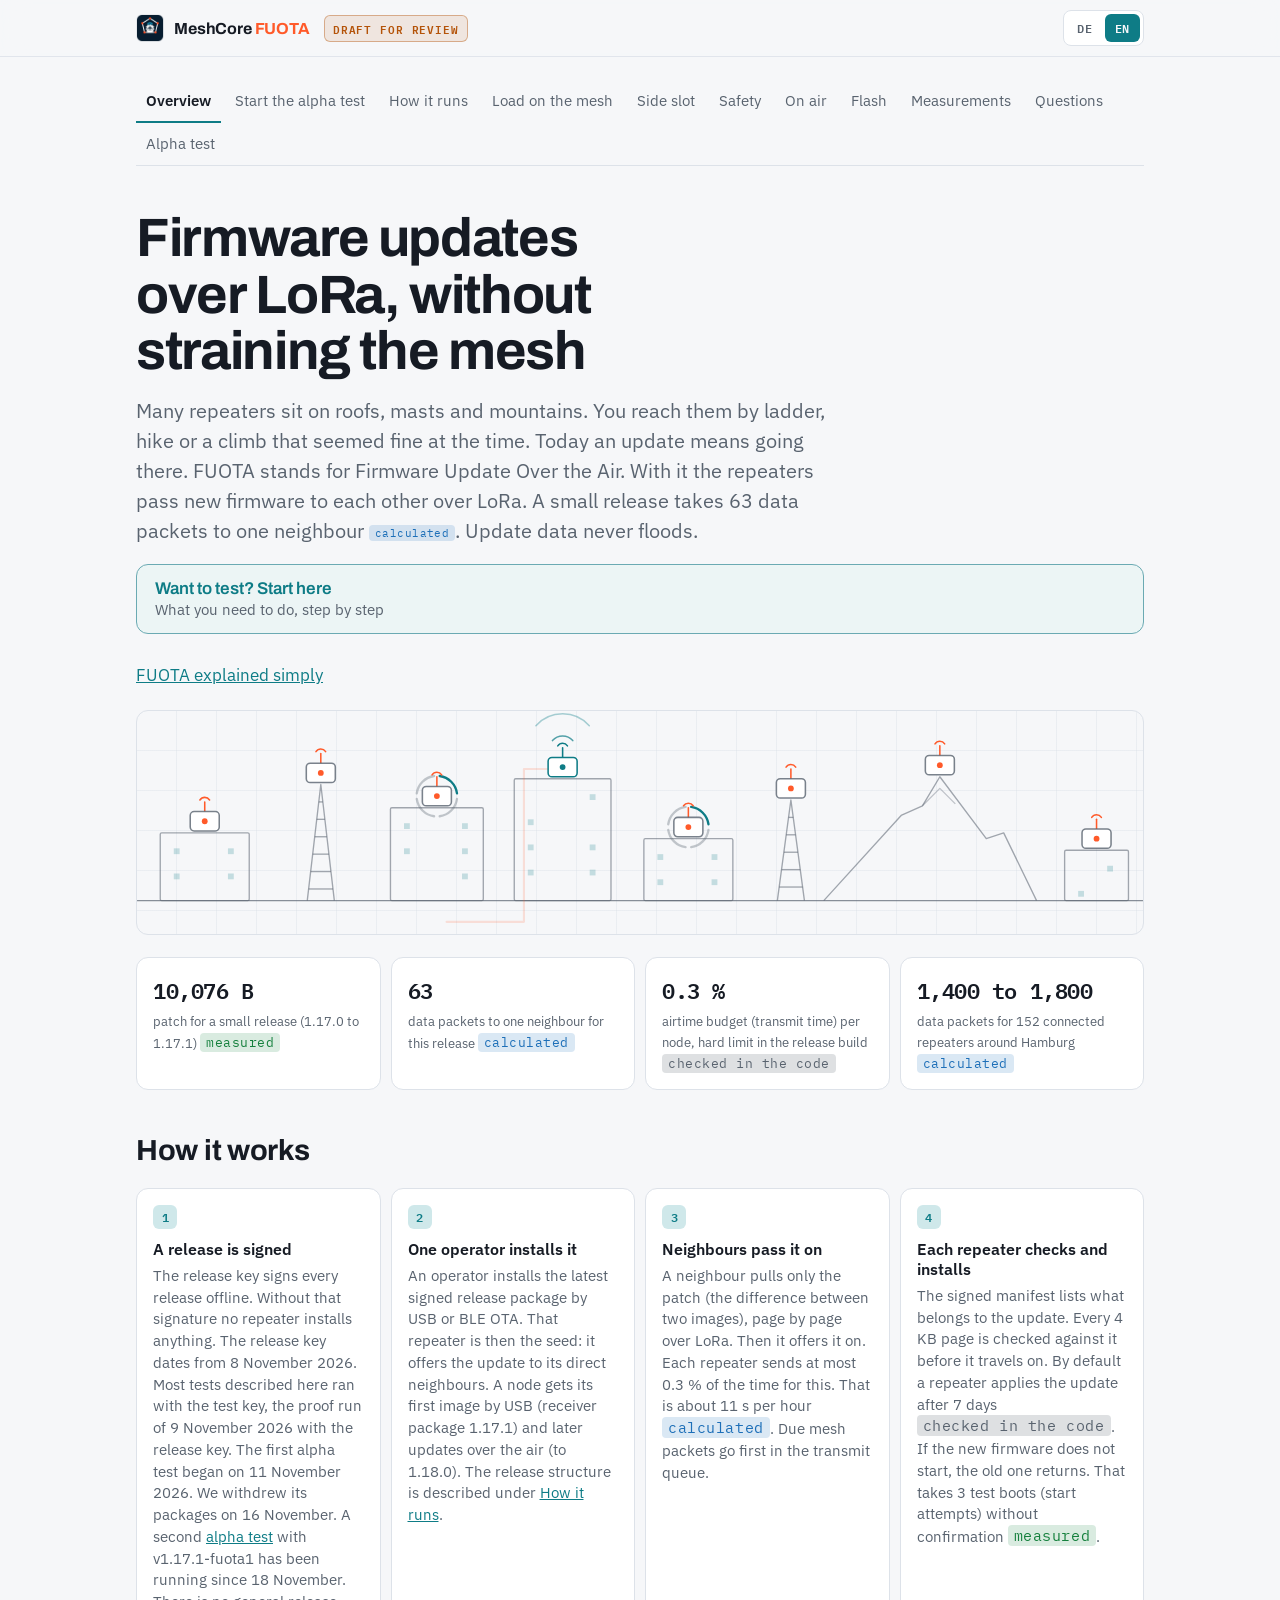
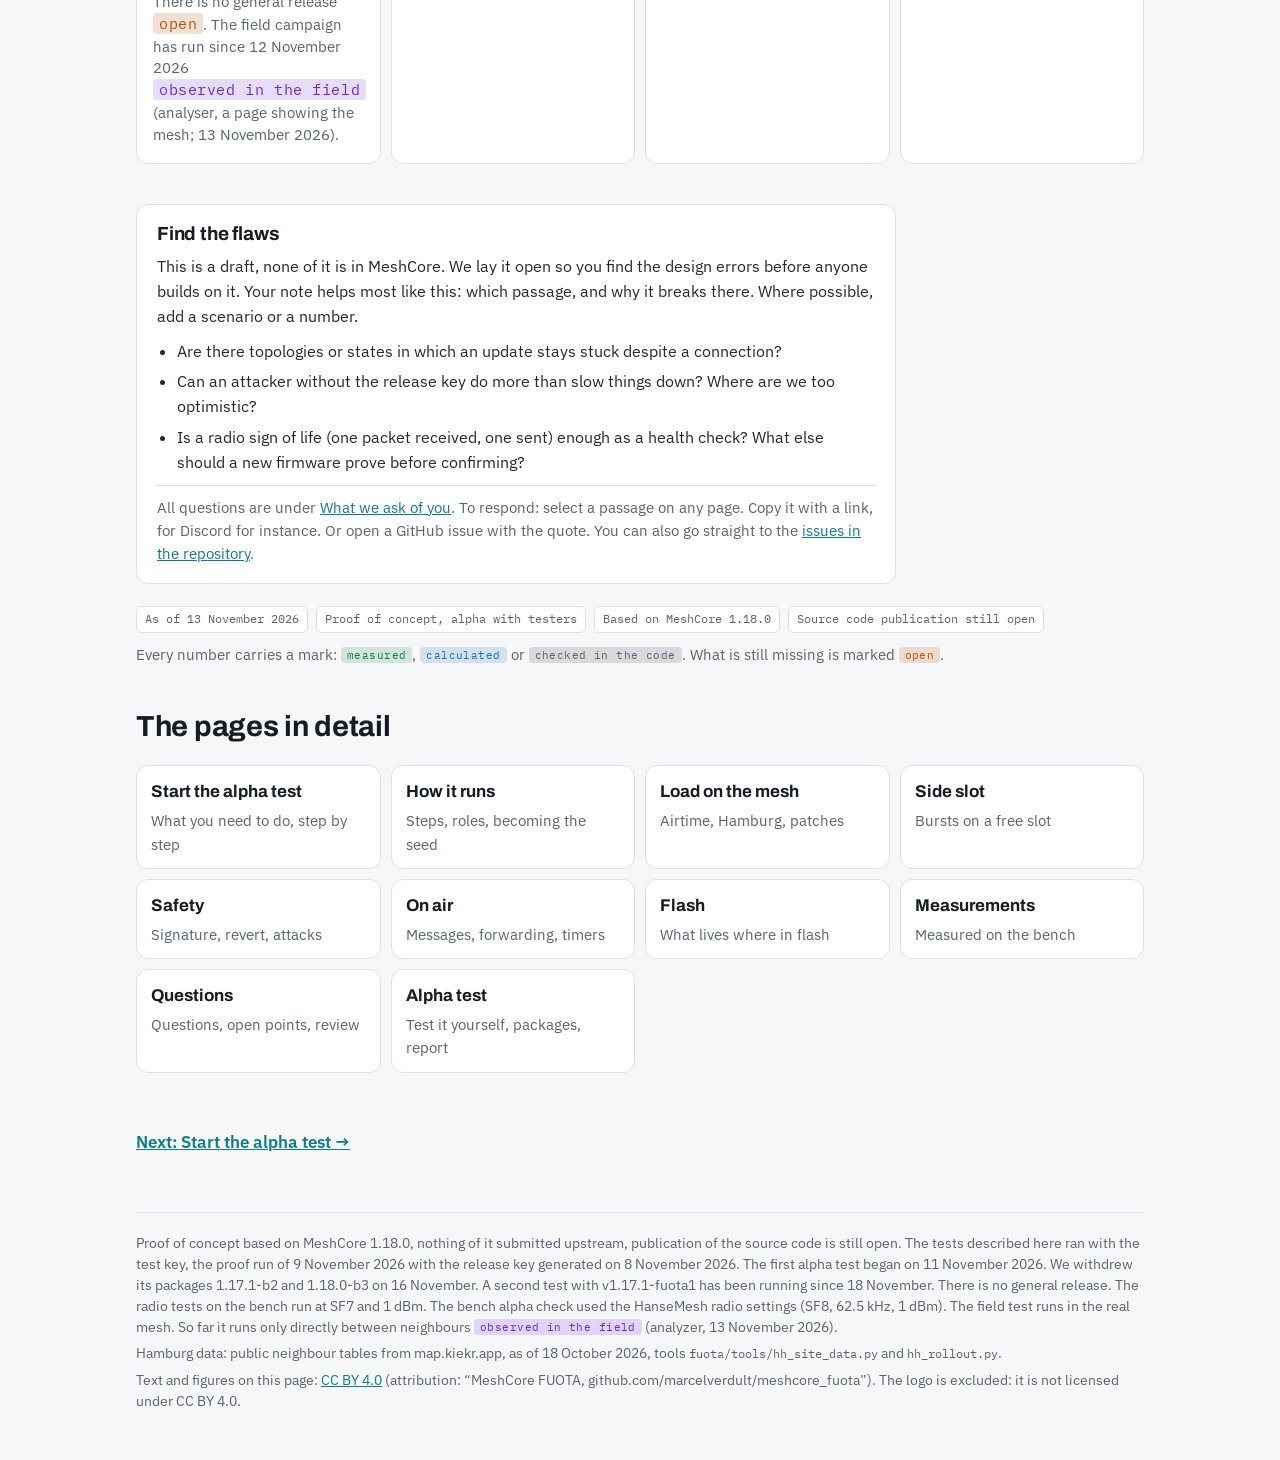
==== commit 9aec5f1f: "Tester-Startseite: Copy-Review (Empfänger-Paket und Seed-Paket als genau 2 Downloads, Angebot statt " ====
--- a/index.html
+++ b/index.html
@@ -91,7 +91,7 @@
             Signatur installiert kein Repeater etwas. Der Release-Schlüssel wurde am 8. November 2026 erzeugt. Die meisten hier beschriebenen Tests liefen mit dem Test-Schlüssel, der Nachweislauf vom 9. November 2026 mit dem Release-Schlüssel. Ein erster Alpha-Test begann am 11. November 2026. Wir haben seine Pakete am 16. November zurückgezogen. Seit dem 18. November läuft ein zweiter <a href="alpha.html">Alpha-Test</a> mit v1.17.1-fuota1. Eine allgemeine Freigabe gibt es nicht <span class="m open">offen</span>. Im Feld läuft die Kampagne seit dem 12. November 2026 <span class="m field">im Feld beobachtet</span> (Analyzer, eine Webseite, die das Mesh zeigt; 13. November 2026).</span></li>
           <li><b>Ein Betreiber installiert es</b><span>Ein Betreiber installiert das neueste signierte Release-Paket
             per USB oder BLE-OTA auf seinen Repeater. Dieser Repeater ist dann der Seed: Er bietet das Update seinen
-            direkten Nachbarn an. Das erste Image bekommt ein Knoten per USB (Basispaket 1.17.1), spätere Updates per Funk (auf 1.18.0).
+            direkten Nachbarn an. Das erste Image bekommt ein Knoten per USB (Empfänger-Paket 1.17.1), spätere Updates per Funk (auf 1.18.0).
             Die Release-Struktur steht unter <a href="ablauf.html#release-linien">Ablauf</a>.</span></li>
           <li><b>Nachbarn geben es weiter</b><span>Ein Nachbar holt nur den Patch (den Unterschied zwischen zwei Images), Seite für Seite über LoRa. Danach bietet er ihn selbst an. Jeder Repeater sendet dafür höchstens 0,3 % der Zeit, rund 11 s je Stunde
             <span class="m calc">berechnet</span>. Fällige Mesh-Pakete gehen in der Sendewarteschlange vor.</span></li>
@@ -137,7 +137,7 @@
           <li><b>A release is signed</b><span>The release key signs every release offline. Without that signature no
             repeater installs anything. The release key dates from 8 November 2026. Most tests described here ran with the test key, the proof run of 9 November 2026 with the release key. The first alpha test began on 11 November 2026. We withdrew its packages on 16 November. A second <a href="alpha.html">alpha test</a> with v1.17.1-fuota1 has been running since 18 November. There is no general release <span class="m open">open</span>. The field campaign has run since 12 November 2026 <span class="m field">observed in the field</span> (analyser, a page showing the mesh; 13 November 2026).</span></li>
           <li><b>One operator installs it</b><span>An operator installs the latest signed release package by USB or BLE OTA. That repeater is then the seed: it offers the update to its direct
-            neighbours. A node gets its first image by USB (base package 1.17.1) and later updates over the air (to 1.18.0).
+            neighbours. A node gets its first image by USB (receiver package 1.17.1) and later updates over the air (to 1.18.0).
             The release structure is described under <a href="ablauf.html#release-linien">How it runs</a>.</span></li>
           <li><b>Neighbours pass it on</b><span>A neighbour pulls only the patch (the difference between two images), page by page over LoRa. Then it offers it on. Each repeater sends at most 0.3 % of the time for this. That is about 11 s per hour <span class="m calc">calculated</span>. Due mesh packets go first in the transmit queue.</span></li>
           <li><b>Each repeater checks and installs</b><span>The signed manifest lists what belongs to the update. Every 4 KB page is checked against it
--- a/assets/site.css
+++ b/assets/site.css
@@ -336,11 +336,12 @@
   .sk-card p:last-child{margin-bottom:0}
   .sk-tag{font:600 17px var(--disp);color:var(--fg)}
   .sk-ok{border-color:color-mix(in srgb,var(--ok) 45%,var(--line));background:color-mix(in srgb,var(--ok) 7%,var(--surface))}
-  .sk-ok .sk-tag{color:var(--ok)}
+  .sk-ok .sk-tag{color:color-mix(in srgb,var(--ok) 82%,var(--fg))}
   .sk-no{border-color:color-mix(in srgb,var(--crit) 45%,var(--line));background:color-mix(in srgb,var(--crit) 7%,var(--surface))}
-  .sk-no .sk-tag{color:var(--crit)}
+  .sk-no .sk-tag{color:color-mix(in srgb,var(--crit) 82%,var(--fg))}
   .sk-warn{border-color:color-mix(in srgb,var(--warn) 50%,var(--line));background:color-mix(in srgb,var(--warn) 8%,var(--surface))}
-  .sk-warn .sk-tag{color:var(--warn)}
+  .sk-warn .sk-tag{color:color-mix(in srgb,var(--warn) 78%,var(--fg))}
+  .sk-card a{color:color-mix(in srgb,var(--accent) 78%,var(--fg))}
   .sk-two{display:grid;grid-template-columns:repeat(2,minmax(0,1fr));gap:12px}
   .sk-two .sk-card{margin:12px 0}
   @media (max-width:640px){.sk-two{grid-template-columns:1fr}}
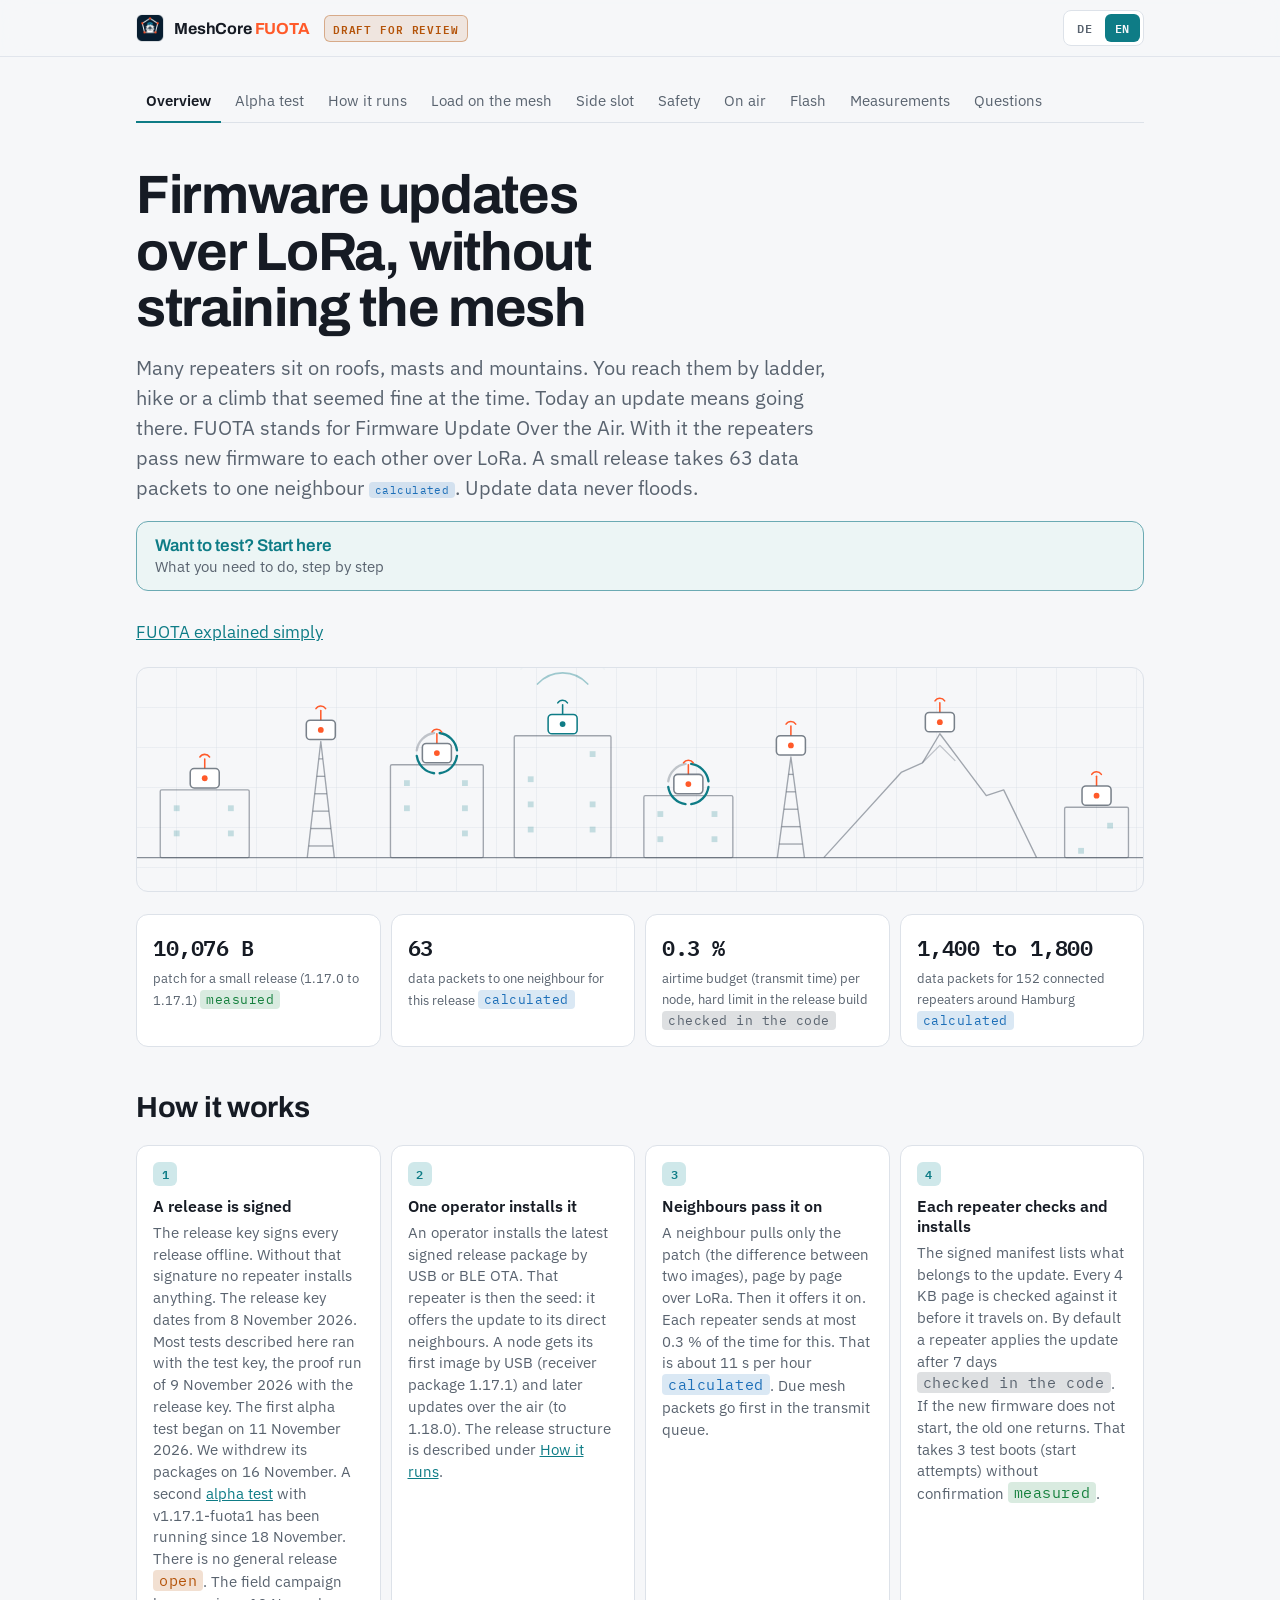
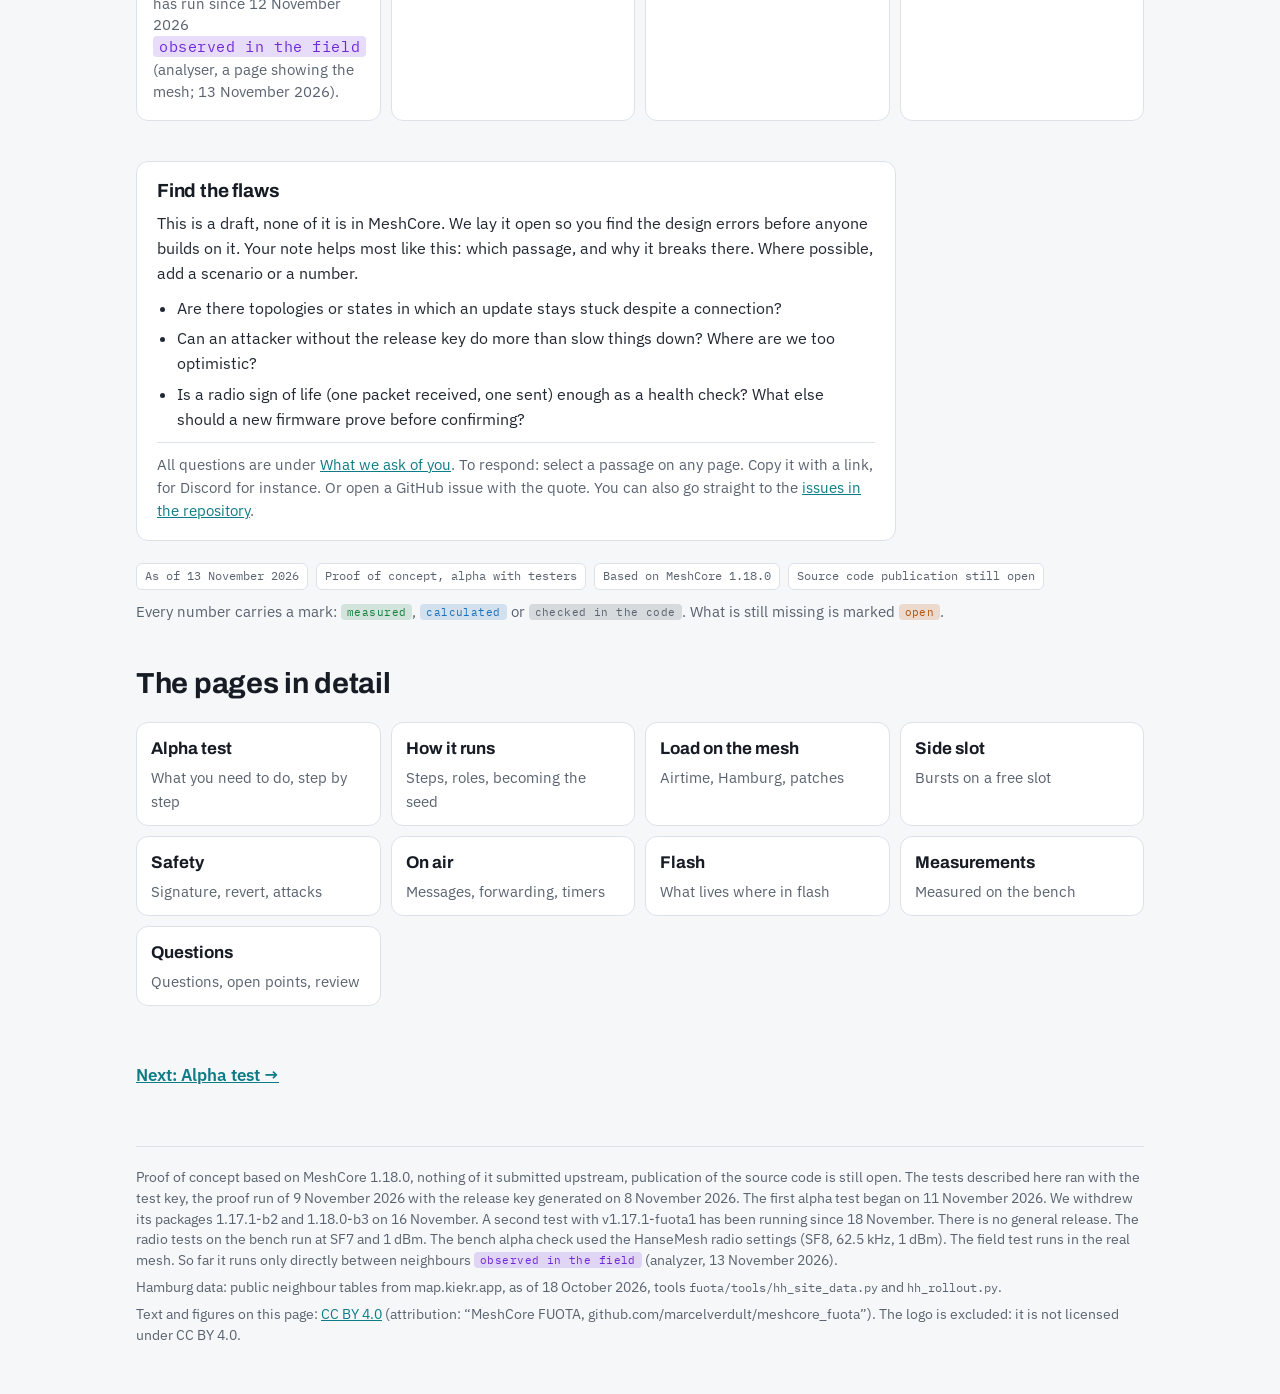
==== commit a17ff6a9: "Tester-Seite: eine Seite alpha.html (einfacher Teil oben, Details für Neugierige darunter), start.ht" ====
--- a/index.html
+++ b/index.html
@@ -20,7 +20,7 @@
 (function () {
   // before the first paint: forward old section links of the single page, then pick the language
   // (#de / #en, saved choice, else the browser language) so the other language never flashes
-  var moved = window.fuotaMoved = {"start-gruppe": "start.html", "start-dateien": "start.html", "start-alt": "start.html", "start-schritte": "start.html", "start-dauer": "start.html", "start-analyzer": "start.html", "start-fehler": "start.html", "kurz": "ablauf.html", "ablauf": "ablauf.html", "rollen": "ablauf.html", "betreiber": "ablauf.html", "release-linien": "ablauf.html", "release-build": "ablauf.html", "aufwand": "kosten.html", "hh": "kosten.html", "kosten": "kosten.html", "nebenslot": "nebenslot.html", "nebenslot-ablauf": "nebenslot.html", "nebenslot-zahlen": "nebenslot.html", "nebenslot-band": "nebenslot.html", "nebenslot-mesh": "nebenslot.html", "nebenslot-grenzen": "nebenslot.html", "nebenslot-angriffe": "nebenslot.html", "nebenslot-offen": "nebenslot.html", "warum": "sicherheit.html", "angriff": "sicherheit.html", "funk": "funk.html", "status": "funk.html", "analyzer": "funk.html", "weiter": "funk.html", "filter": "funk.html", "powersaving": "funk.html", "zeiten": "funk.html", "speicher": "flash.html", "tests": "tests.html", "faq": "fragen.html", "luecken": "fragen.html", "pruef": "fragen.html", "alpha-ablauf": "alpha.html", "alpha-region": "alpha.html", "alpha-beobachten": "alpha.html", "alpha-sieben-tage": "alpha.html", "alpha-melden": "alpha.html", "alpha-pakete": "alpha.html", "alpha-ota": "alpha.html"}, h = location.hash.slice(1);
+  var moved = window.fuotaMoved = {"start-gruppe": "alpha.html", "start-dateien": "alpha.html", "start-alt": "alpha.html", "start-schritte": "alpha.html", "start-dauer": "alpha.html", "start-analyzer": "alpha.html", "start-fehler": "alpha.html", "alpha-details": "alpha.html", "alpha-ablauf": "alpha.html", "alpha-region": "alpha.html", "alpha-beobachten": "alpha.html", "alpha-sieben-tage": "alpha.html", "alpha-melden": "alpha.html", "alpha-pakete": "alpha.html", "alpha-ota": "alpha.html", "kurz": "ablauf.html", "ablauf": "ablauf.html", "rollen": "ablauf.html", "betreiber": "ablauf.html", "release-linien": "ablauf.html", "release-build": "ablauf.html", "aufwand": "kosten.html", "hh": "kosten.html", "kosten": "kosten.html", "nebenslot": "nebenslot.html", "nebenslot-ablauf": "nebenslot.html", "nebenslot-zahlen": "nebenslot.html", "nebenslot-band": "nebenslot.html", "nebenslot-mesh": "nebenslot.html", "nebenslot-grenzen": "nebenslot.html", "nebenslot-angriffe": "nebenslot.html", "nebenslot-offen": "nebenslot.html", "warum": "sicherheit.html", "angriff": "sicherheit.html", "funk": "funk.html", "status": "funk.html", "analyzer": "funk.html", "weiter": "funk.html", "filter": "funk.html", "powersaving": "funk.html", "zeiten": "funk.html", "speicher": "flash.html", "tests": "tests.html", "faq": "fragen.html", "luecken": "fragen.html", "pruef": "fragen.html"}, h = location.hash.slice(1);
   if (moved[h]) { location.replace(moved[h] + "#" + h); return; }
   var l = (h === "de" || h === "en") ? h : null;
   if (!l) { try { l = localStorage.getItem("fuota-lang"); } catch (e) {} }
@@ -45,7 +45,7 @@
   <nav class="pages" aria-label="Seiten / pages">
     <ul>
       <li><a href="index.html" aria-current="page"><span lang="de">Überblick</span><span lang="en">Overview</span></a></li>
-      <li><a href="start.html"><span lang="de">Alpha-Test starten</span><span lang="en">Start the alpha test</span></a></li>
+      <li><a href="alpha.html"><span lang="de">Alpha-Test</span><span lang="en">Alpha test</span></a></li>
       <li><a href="ablauf.html"><span lang="de">Ablauf</span><span lang="en">How it runs</span></a></li>
       <li><a href="kosten.html"><span lang="de">Last im Mesh</span><span lang="en">Load on the mesh</span></a></li>
       <li><a href="nebenslot.html"><span lang="de">Nebenslot</span><span lang="en">Side slot</span></a></li>
@@ -54,7 +54,6 @@
       <li><a href="flash.html"><span lang="de">Flash</span><span lang="en">Flash</span></a></li>
       <li><a href="tests.html"><span lang="de">Messungen</span><span lang="en">Measurements</span></a></li>
       <li><a href="fragen.html"><span lang="de">Fragen</span><span lang="en">Questions</span></a></li>
-      <li><a href="alpha.html"><span lang="de">Alpha-Test</span><span lang="en">Alpha test</span></a></li>
     </ul>
   </nav>
   <main>
@@ -65,7 +64,7 @@
         einer Kletterei, die damals eine gute Idee schien. Ein Update heißt heute: hinfahren. FUOTA steht für Firmware Update Over the Air. Damit geben sich die
         Repeater neue Firmware selbst über LoRa weiter. Ein kleines Release braucht 63 Datenpakete an einen Nachbarn
         <span class="m calc">berechnet</span>, und Update-Daten fluten nie.</p>
-      <a class="start-cta" href="start.html">Du willst testen? Hier starten<span>Was du tun musst, Schritt für Schritt</span></a>
+      <a class="start-cta" href="alpha.html">Du willst testen? Hier starten<span>Was du tun musst, Schritt für Schritt</span></a>
       <p class="lede"><a href="einfach.html">FUOTA einfach erklärt</a></p>
     </div>
     <div lang="en">
@@ -73,7 +72,7 @@
       <p class="sub">Many repeaters sit on roofs, masts and mountains. You reach them by ladder, hike or a climb that
         seemed fine at the time. Today an update means going there. FUOTA stands for Firmware Update Over the Air. With it the repeaters pass new firmware to each
         other over LoRa. A small release takes 63 data packets to one neighbour <span class="m calc">calculated</span>. Update data never floods.</p>
-      <a class="start-cta" href="start.html">Want to test? Start here<span>What you need to do, step by step</span></a>
+      <a class="start-cta" href="alpha.html">Want to test? Start here<span>What you need to do, step by step</span></a>
       <p class="lede"><a href="einfach.html">FUOTA explained simply</a></p>
     </div>
     <div class="hero-anim"></div>
@@ -169,7 +168,7 @@
       <h2 class="intro-h tiles-h">The pages in detail</h2>
     </div>
     <nav class="tiles" aria-label="Seiten / pages">
-      <a class="tile" href="start.html"><b><span lang="de">Alpha-Test starten</span><span lang="en">Start the alpha test</span></b><span lang="de">Was du tun musst, Schritt für Schritt</span><span lang="en">What you need to do, step by step</span></a>
+      <a class="tile" href="alpha.html"><b><span lang="de">Alpha-Test</span><span lang="en">Alpha test</span></b><span lang="de">Was du tun musst, Schritt für Schritt</span><span lang="en">What you need to do, step by step</span></a>
       <a class="tile" href="ablauf.html"><b><span lang="de">Ablauf</span><span lang="en">How it runs</span></b><span lang="de">Ablauf, Rollen, Seed werden</span><span lang="en">Steps, roles, becoming the seed</span></a>
       <a class="tile" href="kosten.html"><b><span lang="de">Last im Mesh</span><span lang="en">Load on the mesh</span></b><span lang="de">Airtime, Hamburg, Patches</span><span lang="en">Airtime, Hamburg, patches</span></a>
       <a class="tile" href="nebenslot.html"><b><span lang="de">Nebenslot</span><span lang="en">Side slot</span></b><span lang="de">Bursts auf einem freien Slot</span><span lang="en">Bursts on a free slot</span></a>
@@ -178,11 +177,10 @@
       <a class="tile" href="flash.html"><b><span lang="de">Flash</span><span lang="en">Flash</span></b><span lang="de">Wo was im Flash liegt</span><span lang="en">What lives where in flash</span></a>
       <a class="tile" href="tests.html"><b><span lang="de">Messungen</span><span lang="en">Measurements</span></b><span lang="de">Am Testaufbau gemessen</span><span lang="en">Measured on the bench</span></a>
       <a class="tile" href="fragen.html"><b><span lang="de">Fragen</span><span lang="en">Questions</span></b><span lang="de">Fragen, Offenes, Mitprüfen</span><span lang="en">Questions, open points, review</span></a>
-      <a class="tile" href="alpha.html"><b><span lang="de">Alpha-Test</span><span lang="en">Alpha test</span></b><span lang="de">Selbst testen, Pakete, melden</span><span lang="en">Test it yourself, packages, report</span></a>
     </nav>
   </header>
   </main>
-  <p class="next"><a href="start.html"><span lang="de">Weiter: Alpha-Test starten</span><span lang="en">Next: Start the alpha test</span> →</a></p>
+  <p class="next"><a href="alpha.html"><span lang="de">Weiter: Alpha-Test</span><span lang="en">Next: Alpha test</span> →</a></p>
   <footer>
     <span lang="de">Proof of Concept auf Basis MeshCore 1.18.0, nichts davon upstream eingereicht, die Veröffentlichung des Quellcodes ist noch offen. Die hier beschriebenen Tests liefen mit dem Test-Schlüssel, der Nachweislauf vom 9. November 2026 mit dem Release-Schlüssel vom 8. November 2026. Ein erster Alpha-Test begann am 11. November 2026. Wir haben seine Pakete 1.17.1-b2 und 1.18.0-b3 am 16. November zurückgezogen. Seit dem 18. November läuft ein zweiter Test mit v1.17.1-fuota1. Eine allgemeine Freigabe gibt es nicht. Die Funktests am Testaufbau laufen bei SF7 und 1 dBm. Die Alpha-Prüfung nutzte am Testaufbau die Funkwerte des HanseMesh (SF8, 62,5 kHz, 1 dBm). Der Feldtest läuft im echten Mesh. Bisher läuft er nur direkt zwischen Nachbarn <span class="m field">im Feld beobachtet</span> (Analyzer, 13. November 2026).</span>
     <span lang="en">Proof of concept based on MeshCore 1.18.0, nothing of it submitted upstream, publication of the source code is still open. The tests described here ran with the test key, the proof run of 9 November 2026 with the release key generated on 8 November 2026. The first alpha test began on 11 November 2026. We withdrew its packages 1.17.1-b2 and 1.18.0-b3 on 16 November. A second test with v1.17.1-fuota1 has been running since 18 November. There is no general release. The radio tests on the bench run at SF7 and 1 dBm. The bench alpha check used the HanseMesh radio settings (SF8, 62.5 kHz, 1 dBm). The field test runs in the real mesh. So far it runs only directly between neighbours <span class="m field">observed in the field</span> (analyzer, 13 November 2026).</span>
--- a/assets/site.css
+++ b/assets/site.css
@@ -330,7 +330,7 @@
   /* long paths in running text (file:line) break instead of widening the page on a phone */
   main p code,main li code{overflow-wrap:anywhere}
 
-  /* start page (start.html): cards for the do and do-not choices, numbered steps */
+  /* start part of the alpha page (alpha.html): cards for the do and do-not choices, numbered steps */
   .sk-card{border:1px solid var(--line);border-radius:var(--r-card);background:var(--surface);padding:16px 18px;margin:12px 0}
   .sk-card p{margin:0 0 8px;color:var(--fg-2)}
   .sk-card p:last-child{margin-bottom:0}
@@ -353,4 +353,4 @@
   .start-cta{display:block;margin:18px 0 4px;padding:14px 18px;border:1px solid color-mix(in srgb,var(--accent) 55%,var(--line));border-radius:var(--r-card);
     background:color-mix(in srgb,var(--accent) 8%,var(--surface));font:600 17px var(--disp);text-decoration:none}
   .start-cta span{display:block;font:400 14.5px var(--sans);color:var(--muted);margin-top:2px}
-  .sk-last{min-height:75vh}  /* the last section of the start page is short: the top bar still has to reach its title */
+  .details-start{border-top:2px solid var(--line);padding-top:clamp(28px,4vw,48px)}  /* sets the details for the curious apart from the start part */
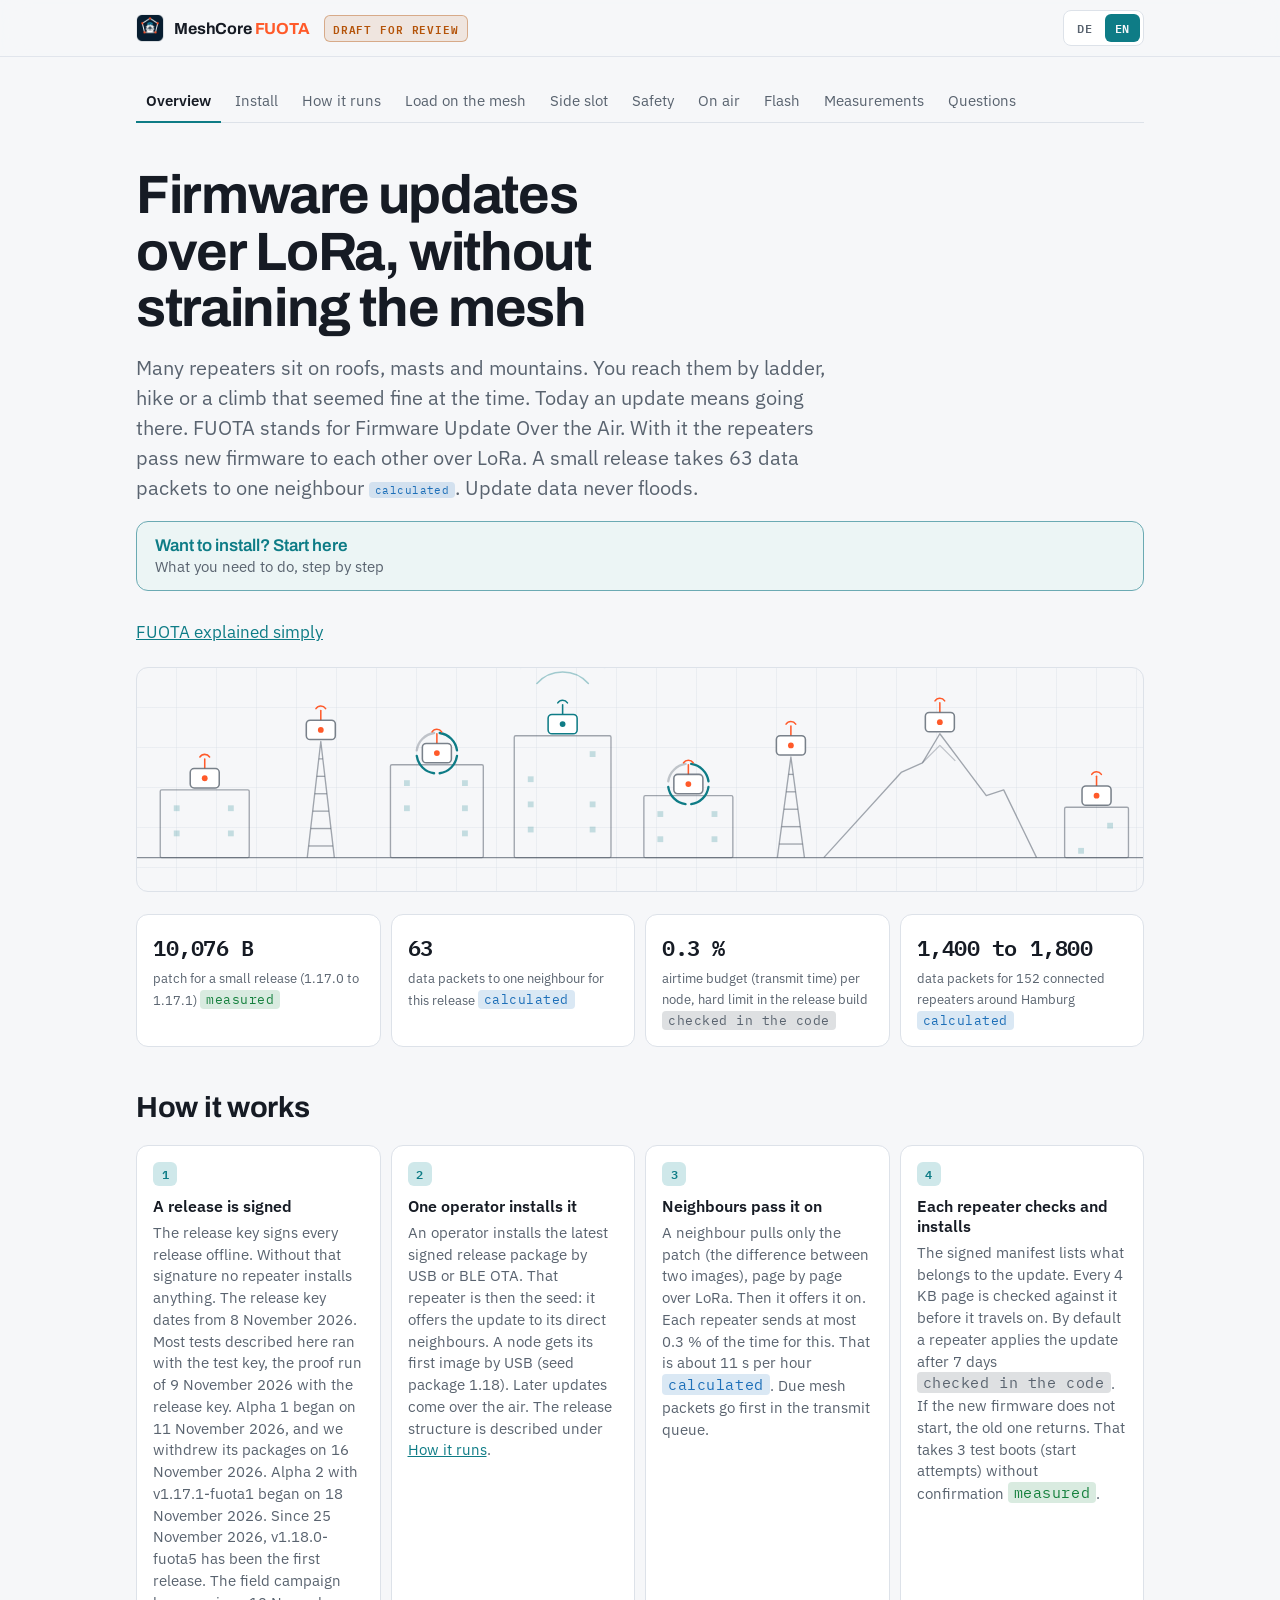
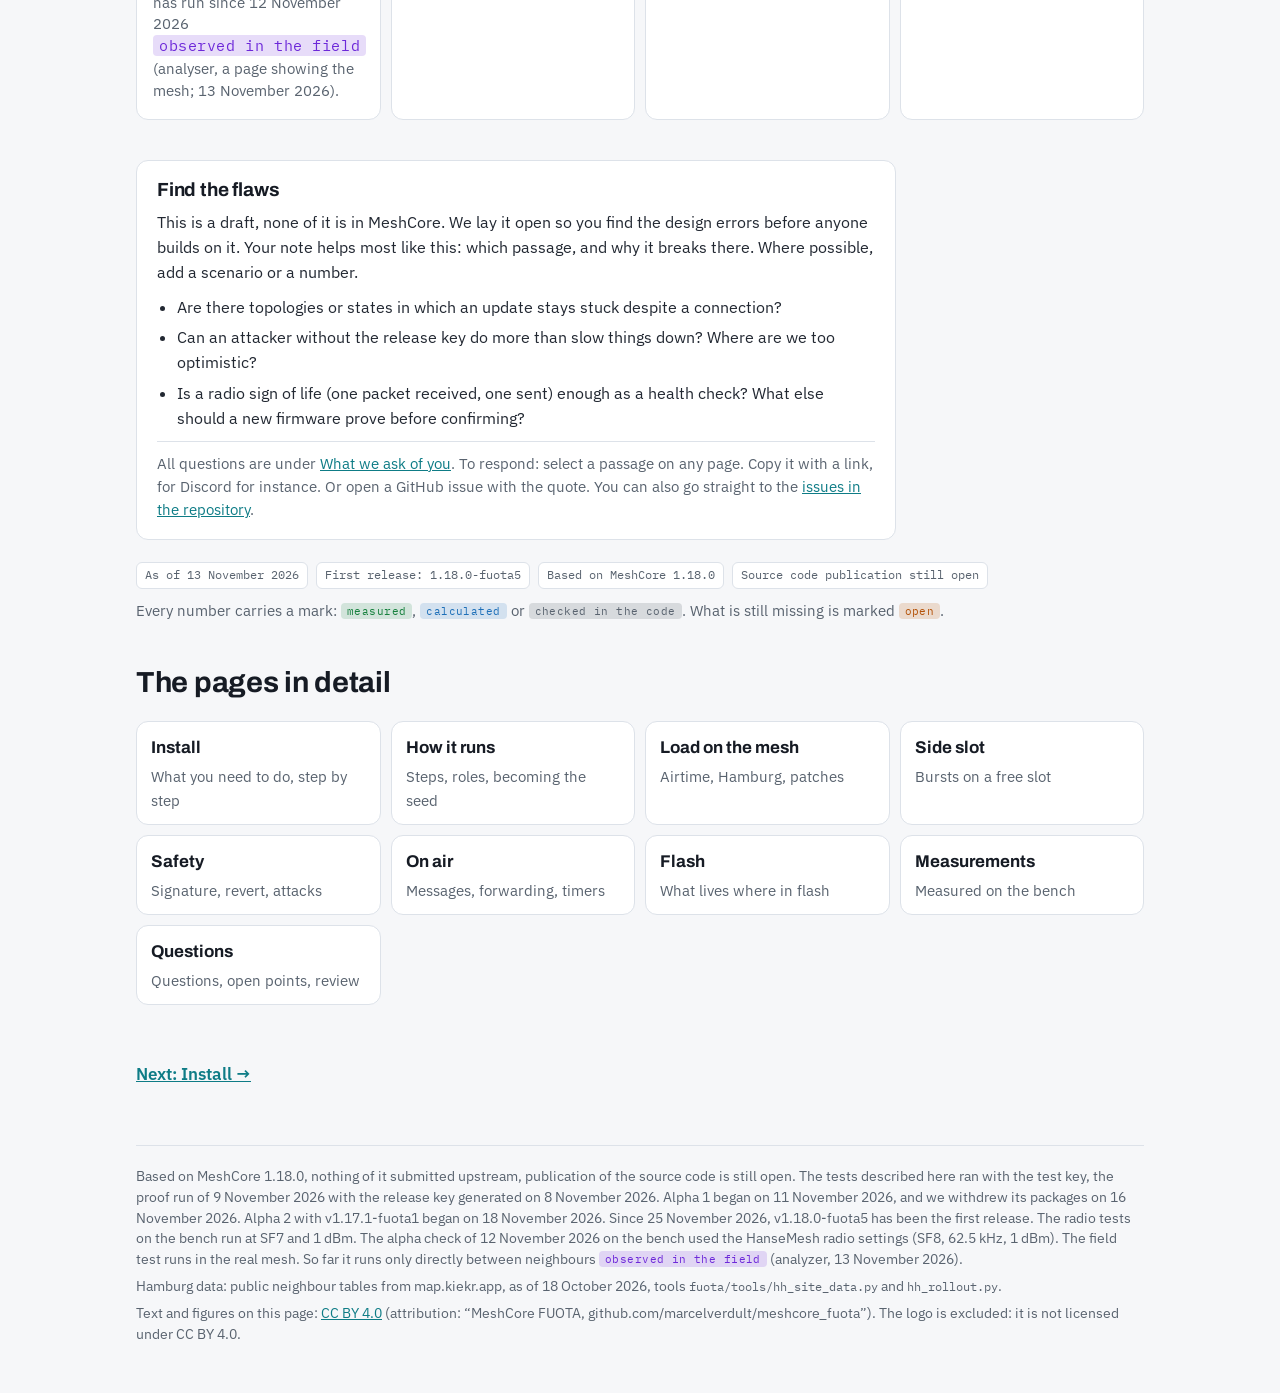
==== commit 26470566: "Release 1.18.0-fuota5 ist das erste Release: Installationsseite installieren.html (Seed-Paket für ne" ====
--- a/index.html
+++ b/index.html
@@ -20,7 +20,7 @@
 (function () {
   // before the first paint: forward old section links of the single page, then pick the language
   // (#de / #en, saved choice, else the browser language) so the other language never flashes
-  var moved = window.fuotaMoved = {"start-gruppe": "alpha.html", "start-dateien": "alpha.html", "start-alt": "alpha.html", "start-schritte": "alpha.html", "start-dauer": "alpha.html", "start-analyzer": "alpha.html", "start-fehler": "alpha.html", "alpha-details": "alpha.html", "alpha-ablauf": "alpha.html", "alpha-region": "alpha.html", "alpha-beobachten": "alpha.html", "alpha-sieben-tage": "alpha.html", "alpha-melden": "alpha.html", "alpha-pakete": "alpha.html", "alpha-ota": "alpha.html", "kurz": "ablauf.html", "ablauf": "ablauf.html", "rollen": "ablauf.html", "betreiber": "ablauf.html", "release-linien": "ablauf.html", "release-build": "ablauf.html", "aufwand": "kosten.html", "hh": "kosten.html", "kosten": "kosten.html", "nebenslot": "nebenslot.html", "nebenslot-ablauf": "nebenslot.html", "nebenslot-zahlen": "nebenslot.html", "nebenslot-band": "nebenslot.html", "nebenslot-mesh": "nebenslot.html", "nebenslot-grenzen": "nebenslot.html", "nebenslot-angriffe": "nebenslot.html", "nebenslot-offen": "nebenslot.html", "warum": "sicherheit.html", "angriff": "sicherheit.html", "funk": "funk.html", "status": "funk.html", "analyzer": "funk.html", "weiter": "funk.html", "filter": "funk.html", "powersaving": "funk.html", "zeiten": "funk.html", "speicher": "flash.html", "tests": "tests.html", "faq": "fragen.html", "luecken": "fragen.html", "pruef": "fragen.html"}, h = location.hash.slice(1);
+  var moved = window.fuotaMoved = {"start-gruppe": "installieren.html", "start-dateien": "installieren.html", "start-schritte": "installieren.html", "start-dauer": "installieren.html", "start-testversion": "installieren.html", "start-analyzer": "installieren.html", "start-fehler": "installieren.html", "alpha-details": "installieren.html", "alpha-ablauf": "installieren.html", "alpha-region": "installieren.html", "alpha-beobachten": "installieren.html", "alpha-sieben-tage": "installieren.html", "alpha-melden": "installieren.html", "alpha-pakete": "installieren.html", "alpha-testpakete": "installieren.html", "alpha-ota": "installieren.html", "kurz": "ablauf.html", "ablauf": "ablauf.html", "rollen": "ablauf.html", "betreiber": "ablauf.html", "release-linien": "ablauf.html", "release-build": "ablauf.html", "aufwand": "kosten.html", "hh": "kosten.html", "kosten": "kosten.html", "nebenslot": "nebenslot.html", "nebenslot-ablauf": "nebenslot.html", "nebenslot-zahlen": "nebenslot.html", "nebenslot-band": "nebenslot.html", "nebenslot-mesh": "nebenslot.html", "nebenslot-grenzen": "nebenslot.html", "nebenslot-angriffe": "nebenslot.html", "nebenslot-offen": "nebenslot.html", "warum": "sicherheit.html", "angriff": "sicherheit.html", "funk": "funk.html", "status": "funk.html", "analyzer": "funk.html", "weiter": "funk.html", "filter": "funk.html", "powersaving": "funk.html", "zeiten": "funk.html", "speicher": "flash.html", "tests": "tests.html", "faq": "fragen.html", "luecken": "fragen.html", "pruef": "fragen.html"}, h = location.hash.slice(1);
   if (moved[h]) { location.replace(moved[h] + "#" + h); return; }
   var l = (h === "de" || h === "en") ? h : null;
   if (!l) { try { l = localStorage.getItem("fuota-lang"); } catch (e) {} }
@@ -45,7 +45,7 @@
   <nav class="pages" aria-label="Seiten / pages">
     <ul>
       <li><a href="index.html" aria-current="page"><span lang="de">Überblick</span><span lang="en">Overview</span></a></li>
-      <li><a href="alpha.html"><span lang="de">Alpha-Test</span><span lang="en">Alpha test</span></a></li>
+      <li><a href="installieren.html"><span lang="de">Installieren</span><span lang="en">Install</span></a></li>
       <li><a href="ablauf.html"><span lang="de">Ablauf</span><span lang="en">How it runs</span></a></li>
       <li><a href="kosten.html"><span lang="de">Last im Mesh</span><span lang="en">Load on the mesh</span></a></li>
       <li><a href="nebenslot.html"><span lang="de">Nebenslot</span><span lang="en">Side slot</span></a></li>
@@ -64,7 +64,7 @@
         einer Kletterei, die damals eine gute Idee schien. Ein Update heißt heute: hinfahren. FUOTA steht für Firmware Update Over the Air. Damit geben sich die
         Repeater neue Firmware selbst über LoRa weiter. Ein kleines Release braucht 63 Datenpakete an einen Nachbarn
         <span class="m calc">berechnet</span>, und Update-Daten fluten nie.</p>
-      <a class="start-cta" href="alpha.html">Du willst testen? Hier starten<span>Was du tun musst, Schritt für Schritt</span></a>
+      <a class="start-cta" href="installieren.html">Du willst installieren? Hier starten<span>Was du tun musst, Schritt für Schritt</span></a>
       <p class="lede"><a href="einfach.html">FUOTA einfach erklärt</a></p>
     </div>
     <div lang="en">
@@ -72,7 +72,7 @@
       <p class="sub">Many repeaters sit on roofs, masts and mountains. You reach them by ladder, hike or a climb that
         seemed fine at the time. Today an update means going there. FUOTA stands for Firmware Update Over the Air. With it the repeaters pass new firmware to each
         other over LoRa. A small release takes 63 data packets to one neighbour <span class="m calc">calculated</span>. Update data never floods.</p>
-      <a class="start-cta" href="alpha.html">Want to test? Start here<span>What you need to do, step by step</span></a>
+      <a class="start-cta" href="installieren.html">Want to install? Start here<span>What you need to do, step by step</span></a>
       <p class="lede"><a href="einfach.html">FUOTA explained simply</a></p>
     </div>
     <div class="hero-anim"></div>
@@ -87,10 +87,10 @@
         <h2 class="intro-h">So funktioniert es</h2>
         <ol class="flow">
           <li><b>Ein Release wird signiert</b><span>Der Release-Schlüssel signiert jedes Release offline. Ohne diese
-            Signatur installiert kein Repeater etwas. Der Release-Schlüssel wurde am 8. November 2026 erzeugt. Die meisten hier beschriebenen Tests liefen mit dem Test-Schlüssel, der Nachweislauf vom 9. November 2026 mit dem Release-Schlüssel. Ein erster Alpha-Test begann am 11. November 2026. Wir haben seine Pakete am 16. November zurückgezogen. Seit dem 18. November läuft ein zweiter <a href="alpha.html">Alpha-Test</a> mit v1.17.1-fuota1. Eine allgemeine Freigabe gibt es nicht <span class="m open">offen</span>. Im Feld läuft die Kampagne seit dem 12. November 2026 <span class="m field">im Feld beobachtet</span> (Analyzer, eine Webseite, die das Mesh zeigt; 13. November 2026).</span></li>
+            Signatur installiert kein Repeater etwas. Der Release-Schlüssel wurde am 8. November 2026 erzeugt. Die meisten hier beschriebenen Tests liefen mit dem Test-Schlüssel, der Nachweislauf vom 9. November 2026 mit dem Release-Schlüssel. Alpha 1 begann am 11. November 2026, wir haben seine Pakete am 16. November 2026 zurückgezogen. Alpha 2 mit v1.17.1-fuota1 begann am 18. November 2026. Seit dem 25. November 2026 ist v1.18.0-fuota5 das erste Release. Im Feld läuft die Kampagne seit dem 12. November 2026 <span class="m field">im Feld beobachtet</span> (Analyzer, eine Webseite, die das Mesh zeigt; 13. November 2026).</span></li>
           <li><b>Ein Betreiber installiert es</b><span>Ein Betreiber installiert das neueste signierte Release-Paket
             per USB oder BLE-OTA auf seinen Repeater. Dieser Repeater ist dann der Seed: Er bietet das Update seinen
-            direkten Nachbarn an. Das erste Image bekommt ein Knoten per USB (Empfänger-Paket 1.17.1), spätere Updates per Funk (auf 1.18.0).
+            direkten Nachbarn an. Das erste Image bekommt ein Knoten per USB (Seed-Paket 1.18). Spätere Updates kommen per Funk.
             Die Release-Struktur steht unter <a href="ablauf.html#release-linien">Ablauf</a>.</span></li>
           <li><b>Nachbarn geben es weiter</b><span>Ein Nachbar holt nur den Patch (den Unterschied zwischen zwei Images), Seite für Seite über LoRa. Danach bietet er ihn selbst an. Jeder Repeater sendet dafür höchstens 0,3 % der Zeit, rund 11 s je Stunde
             <span class="m calc">berechnet</span>. Fällige Mesh-Pakete gehen in der Sendewarteschlange vor.</span></li>
@@ -114,7 +114,7 @@
       </div>
       <div class="meta">
         <span class="tag">Stand 13. November 2026</span>
-        <span class="tag">Proof of Concept, Alpha mit Testern</span>
+        <span class="tag">Erstes Release: 1.18.0-fuota5</span>
         <span class="tag">Basis MeshCore 1.18.0</span>
         <span class="tag">Quellcode-Veröffentlichung noch offen</span>
       </div>
@@ -134,9 +134,9 @@
         <h2 class="intro-h">How it works</h2>
         <ol class="flow">
           <li><b>A release is signed</b><span>The release key signs every release offline. Without that signature no
-            repeater installs anything. The release key dates from 8 November 2026. Most tests described here ran with the test key, the proof run of 9 November 2026 with the release key. The first alpha test began on 11 November 2026. We withdrew its packages on 16 November. A second <a href="alpha.html">alpha test</a> with v1.17.1-fuota1 has been running since 18 November. There is no general release <span class="m open">open</span>. The field campaign has run since 12 November 2026 <span class="m field">observed in the field</span> (analyser, a page showing the mesh; 13 November 2026).</span></li>
+            repeater installs anything. The release key dates from 8 November 2026. Most tests described here ran with the test key, the proof run of 9 November 2026 with the release key. Alpha 1 began on 11 November 2026, and we withdrew its packages on 16 November 2026. Alpha 2 with v1.17.1-fuota1 began on 18 November 2026. Since 25 November 2026, v1.18.0-fuota5 has been the first release. The field campaign has run since 12 November 2026 <span class="m field">observed in the field</span> (analyser, a page showing the mesh; 13 November 2026).</span></li>
           <li><b>One operator installs it</b><span>An operator installs the latest signed release package by USB or BLE OTA. That repeater is then the seed: it offers the update to its direct
-            neighbours. A node gets its first image by USB (receiver package 1.17.1) and later updates over the air (to 1.18.0).
+            neighbours. A node gets its first image by USB (seed package 1.18). Later updates come over the air.
             The release structure is described under <a href="ablauf.html#release-linien">How it runs</a>.</span></li>
           <li><b>Neighbours pass it on</b><span>A neighbour pulls only the patch (the difference between two images), page by page over LoRa. Then it offers it on. Each repeater sends at most 0.3 % of the time for this. That is about 11 s per hour <span class="m calc">calculated</span>. Due mesh packets go first in the transmit queue.</span></li>
           <li><b>Each repeater checks and installs</b><span>The signed manifest lists what belongs to the update. Every 4 KB page is checked against it
@@ -158,7 +158,7 @@
       </div>
       <div class="meta">
         <span class="tag">As of 13 November 2026</span>
-        <span class="tag">Proof of concept, alpha with testers</span>
+        <span class="tag">First release: 1.18.0-fuota5</span>
         <span class="tag">Based on MeshCore 1.18.0</span>
         <span class="tag">Source code publication still open</span>
       </div>
@@ -168,7 +168,7 @@
       <h2 class="intro-h tiles-h">The pages in detail</h2>
     </div>
     <nav class="tiles" aria-label="Seiten / pages">
-      <a class="tile" href="alpha.html"><b><span lang="de">Alpha-Test</span><span lang="en">Alpha test</span></b><span lang="de">Was du tun musst, Schritt für Schritt</span><span lang="en">What you need to do, step by step</span></a>
+      <a class="tile" href="installieren.html"><b><span lang="de">Installieren</span><span lang="en">Install</span></b><span lang="de">Was du tun musst, Schritt für Schritt</span><span lang="en">What you need to do, step by step</span></a>
       <a class="tile" href="ablauf.html"><b><span lang="de">Ablauf</span><span lang="en">How it runs</span></b><span lang="de">Ablauf, Rollen, Seed werden</span><span lang="en">Steps, roles, becoming the seed</span></a>
       <a class="tile" href="kosten.html"><b><span lang="de">Last im Mesh</span><span lang="en">Load on the mesh</span></b><span lang="de">Airtime, Hamburg, Patches</span><span lang="en">Airtime, Hamburg, patches</span></a>
       <a class="tile" href="nebenslot.html"><b><span lang="de">Nebenslot</span><span lang="en">Side slot</span></b><span lang="de">Bursts auf einem freien Slot</span><span lang="en">Bursts on a free slot</span></a>
@@ -180,10 +180,10 @@
     </nav>
   </header>
   </main>
-  <p class="next"><a href="alpha.html"><span lang="de">Weiter: Alpha-Test</span><span lang="en">Next: Alpha test</span> →</a></p>
+  <p class="next"><a href="installieren.html"><span lang="de">Weiter: Installieren</span><span lang="en">Next: Install</span> →</a></p>
   <footer>
-    <span lang="de">Proof of Concept auf Basis MeshCore 1.18.0, nichts davon upstream eingereicht, die Veröffentlichung des Quellcodes ist noch offen. Die hier beschriebenen Tests liefen mit dem Test-Schlüssel, der Nachweislauf vom 9. November 2026 mit dem Release-Schlüssel vom 8. November 2026. Ein erster Alpha-Test begann am 11. November 2026. Wir haben seine Pakete 1.17.1-b2 und 1.18.0-b3 am 16. November zurückgezogen. Seit dem 18. November läuft ein zweiter Test mit v1.17.1-fuota1. Eine allgemeine Freigabe gibt es nicht. Die Funktests am Testaufbau laufen bei SF7 und 1 dBm. Die Alpha-Prüfung nutzte am Testaufbau die Funkwerte des HanseMesh (SF8, 62,5 kHz, 1 dBm). Der Feldtest läuft im echten Mesh. Bisher läuft er nur direkt zwischen Nachbarn <span class="m field">im Feld beobachtet</span> (Analyzer, 13. November 2026).</span>
-    <span lang="en">Proof of concept based on MeshCore 1.18.0, nothing of it submitted upstream, publication of the source code is still open. The tests described here ran with the test key, the proof run of 9 November 2026 with the release key generated on 8 November 2026. The first alpha test began on 11 November 2026. We withdrew its packages 1.17.1-b2 and 1.18.0-b3 on 16 November. A second test with v1.17.1-fuota1 has been running since 18 November. There is no general release. The radio tests on the bench run at SF7 and 1 dBm. The bench alpha check used the HanseMesh radio settings (SF8, 62.5 kHz, 1 dBm). The field test runs in the real mesh. So far it runs only directly between neighbours <span class="m field">observed in the field</span> (analyzer, 13 November 2026).</span>
+    <span lang="de">Basis MeshCore 1.18.0, nichts davon upstream eingereicht, die Veröffentlichung des Quellcodes ist noch offen. Die hier beschriebenen Tests liefen mit dem Test-Schlüssel, der Nachweislauf vom 9. November 2026 mit dem Release-Schlüssel vom 8. November 2026. Alpha 1 begann am 11. November 2026, wir haben seine Pakete am 16. November 2026 zurückgezogen. Alpha 2 mit v1.17.1-fuota1 begann am 18. November 2026. Seit dem 25. November 2026 ist v1.18.0-fuota5 das erste Release. Die Funktests am Testaufbau laufen bei SF7 und 1 dBm. Die Alpha-Prüfung vom 12. November 2026 nutzte am Testaufbau die Funkwerte des HanseMesh (SF8, 62,5 kHz, 1 dBm). Der Feldtest läuft im echten Mesh. Bisher läuft er nur direkt zwischen Nachbarn <span class="m field">im Feld beobachtet</span> (Analyzer, 13. November 2026).</span>
+    <span lang="en">Based on MeshCore 1.18.0, nothing of it submitted upstream, publication of the source code is still open. The tests described here ran with the test key, the proof run of 9 November 2026 with the release key generated on 8 November 2026. Alpha 1 began on 11 November 2026, and we withdrew its packages on 16 November 2026. Alpha 2 with v1.17.1-fuota1 began on 18 November 2026. Since 25 November 2026, v1.18.0-fuota5 has been the first release. The radio tests on the bench run at SF7 and 1 dBm. The alpha check of 12 November 2026 on the bench used the HanseMesh radio settings (SF8, 62.5 kHz, 1 dBm). The field test runs in the real mesh. So far it runs only directly between neighbours <span class="m field">observed in the field</span> (analyzer, 13 November 2026).</span>
     <span lang="de">Daten Hamburg: öffentliche Nachbartabellen von map.kiekr.app, Stand 18. Oktober 2026, Werkzeuge <code>fuota/tools/hh_site_data.py</code> und <code>hh_rollout.py</code>.</span>
     <span lang="en">Hamburg data: public neighbour tables from map.kiekr.app, as of 18 October 2026, tools <code>fuota/tools/hh_site_data.py</code> and <code>hh_rollout.py</code>.</span>
     <span lang="de">Text und Abbildungen dieser Seite: <a href="https://creativecommons.org/licenses/by/4.0/deed.de">CC BY 4.0</a> (Namensnennung: „MeshCore FUOTA, github.com/marcelverdult/meshcore_fuota“). Ausgenommen ist das Logo: Es steht nicht unter CC BY 4.0.</span>
